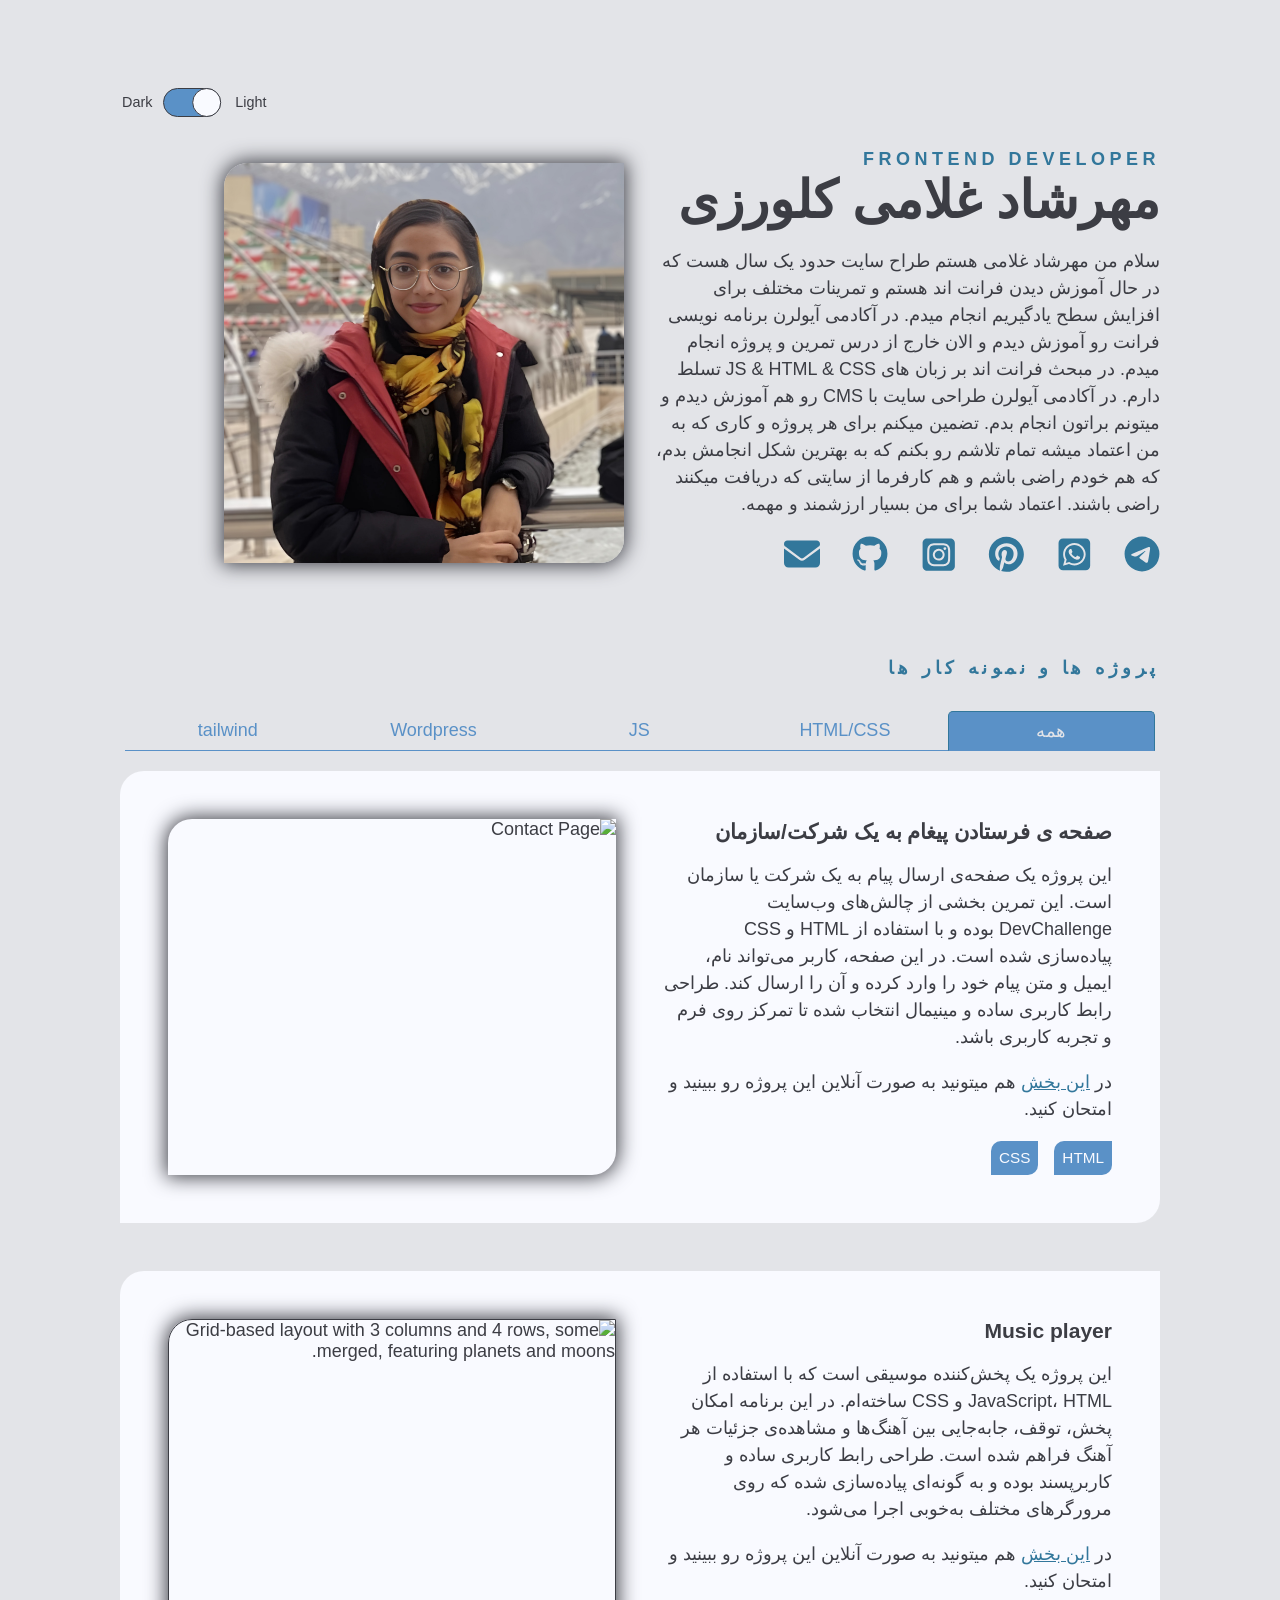
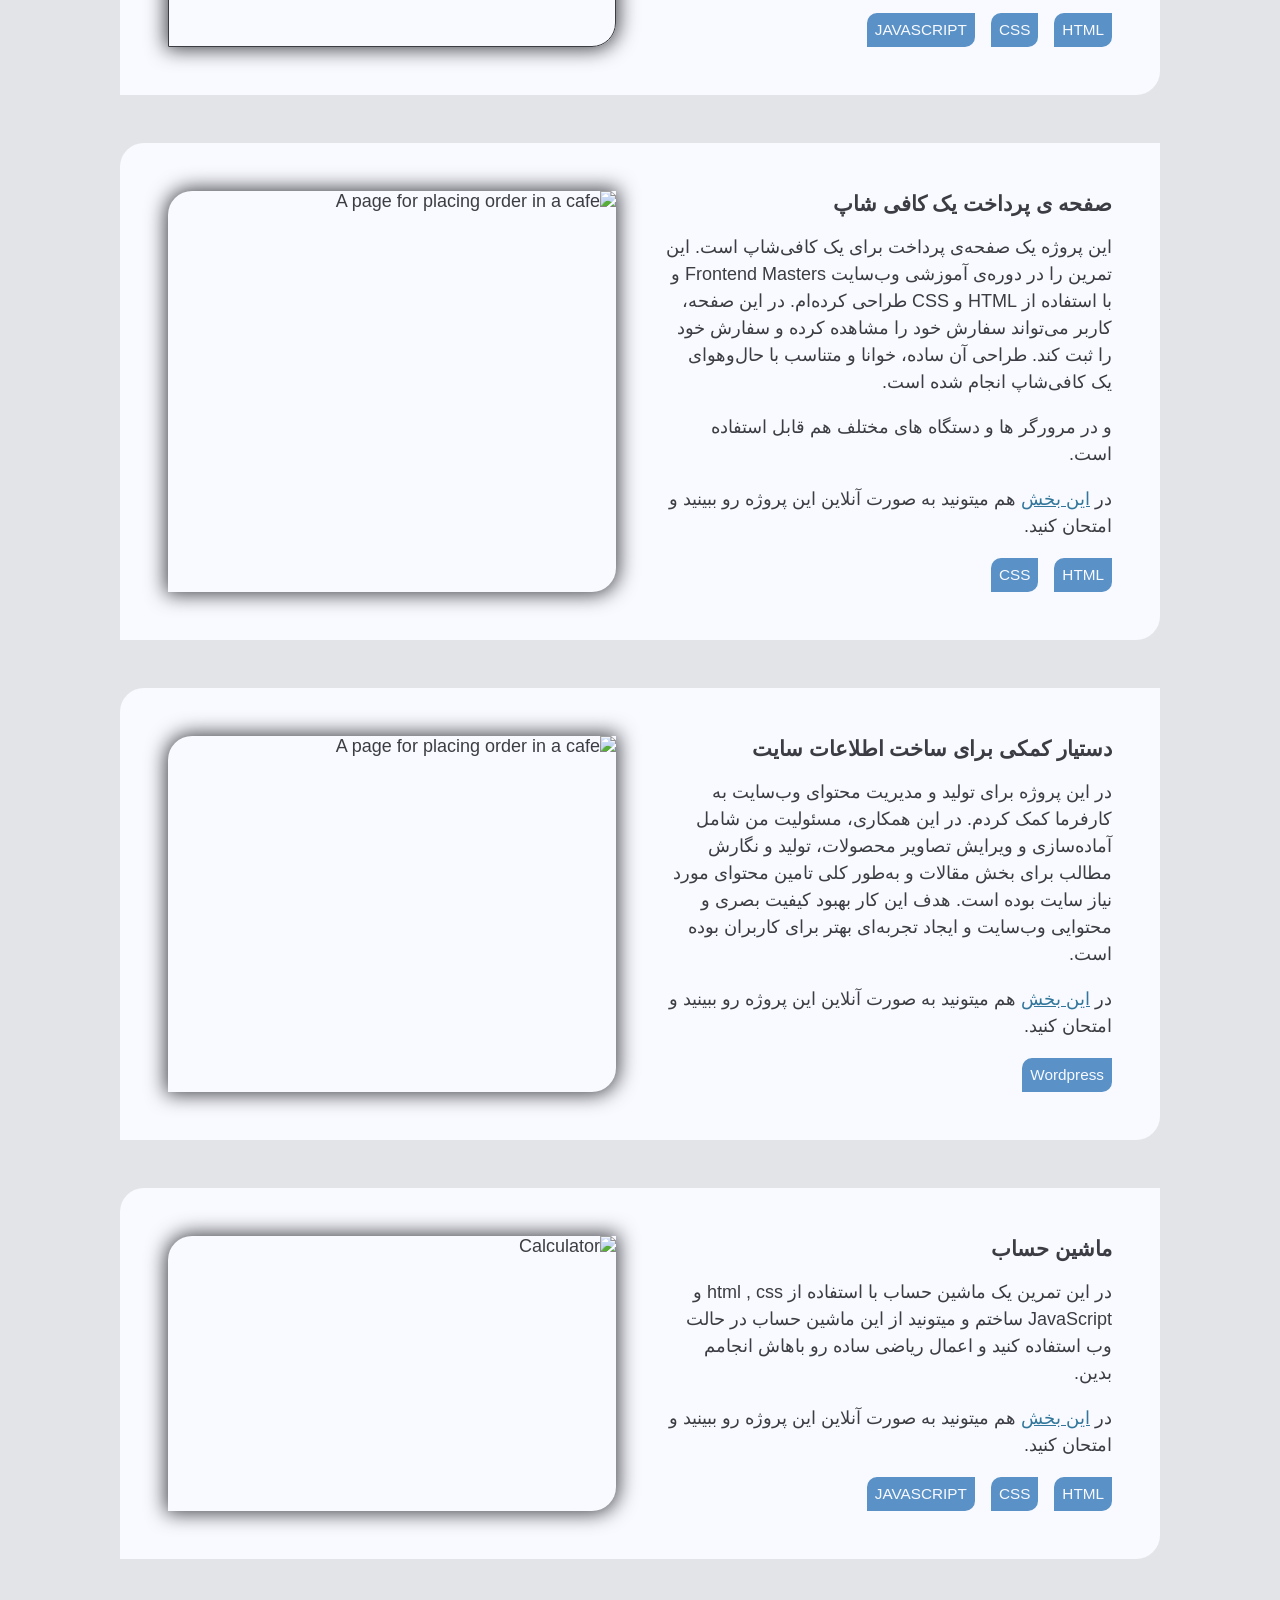
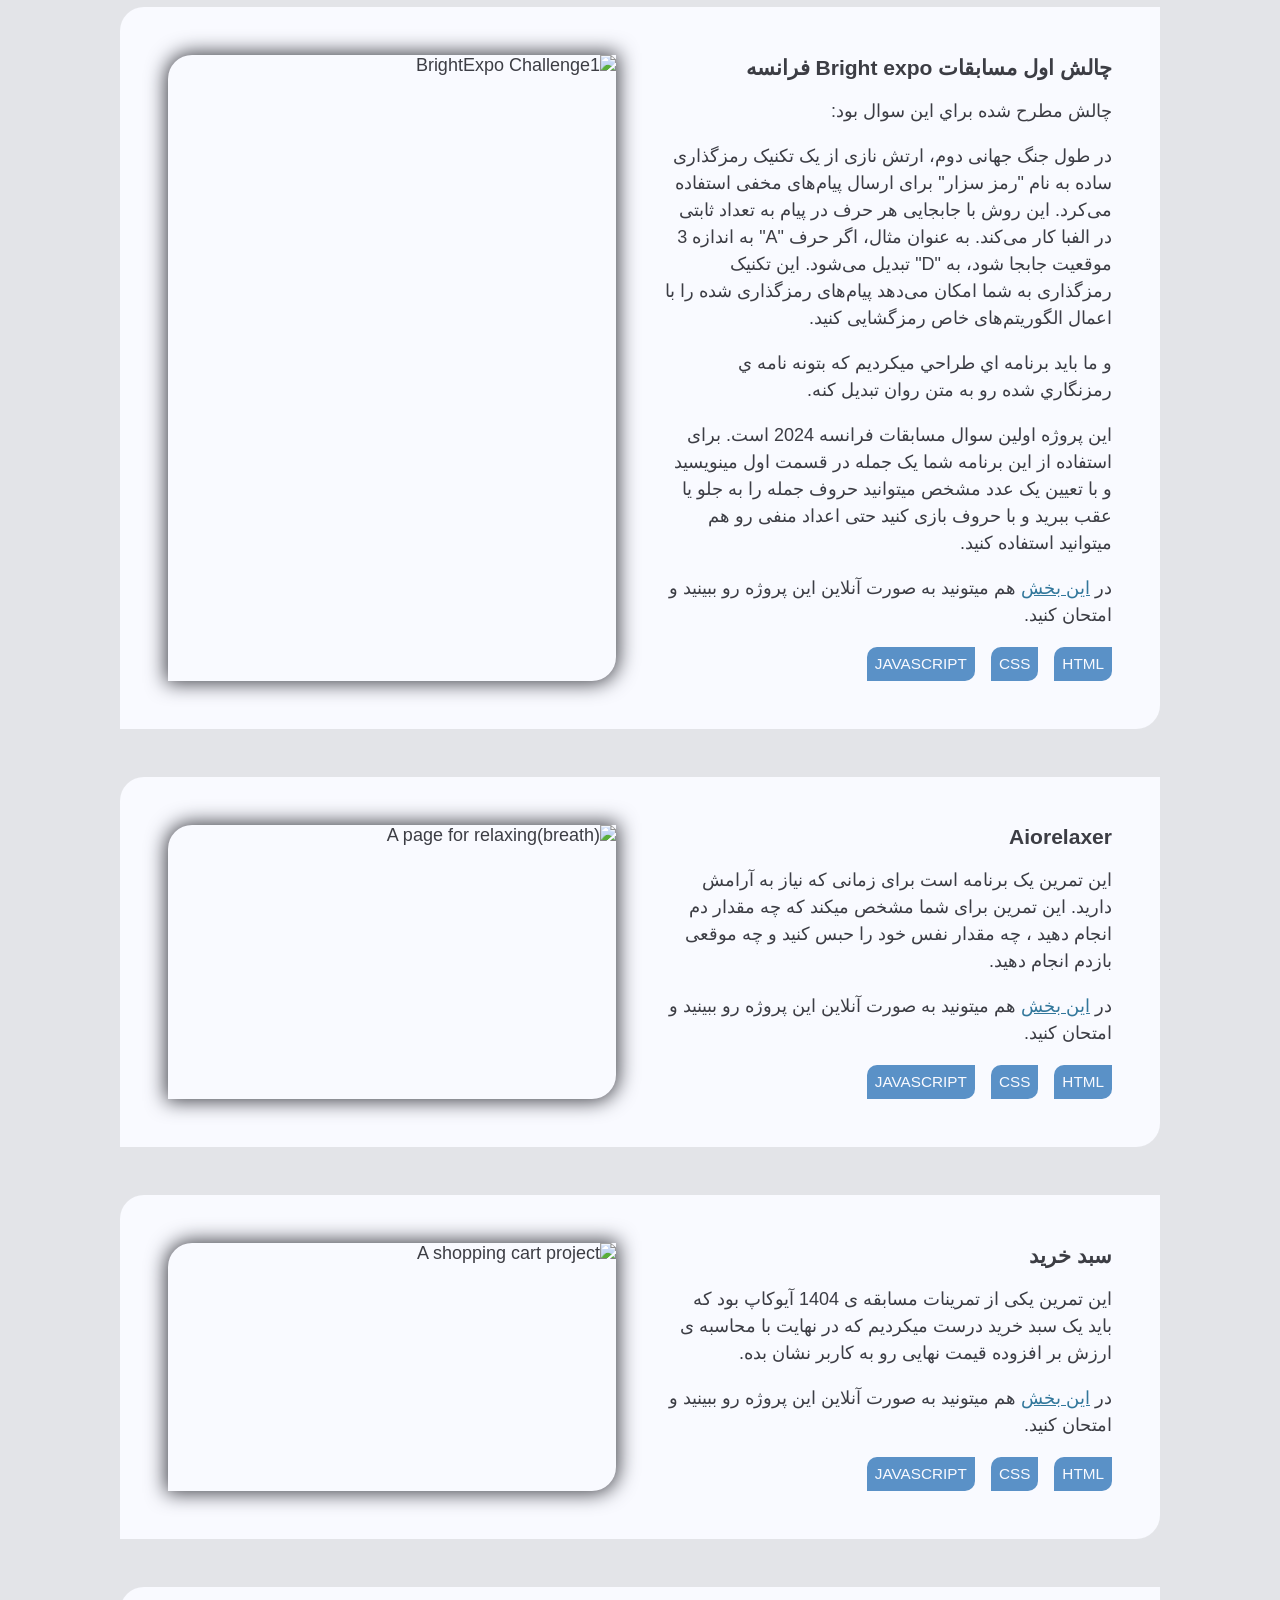
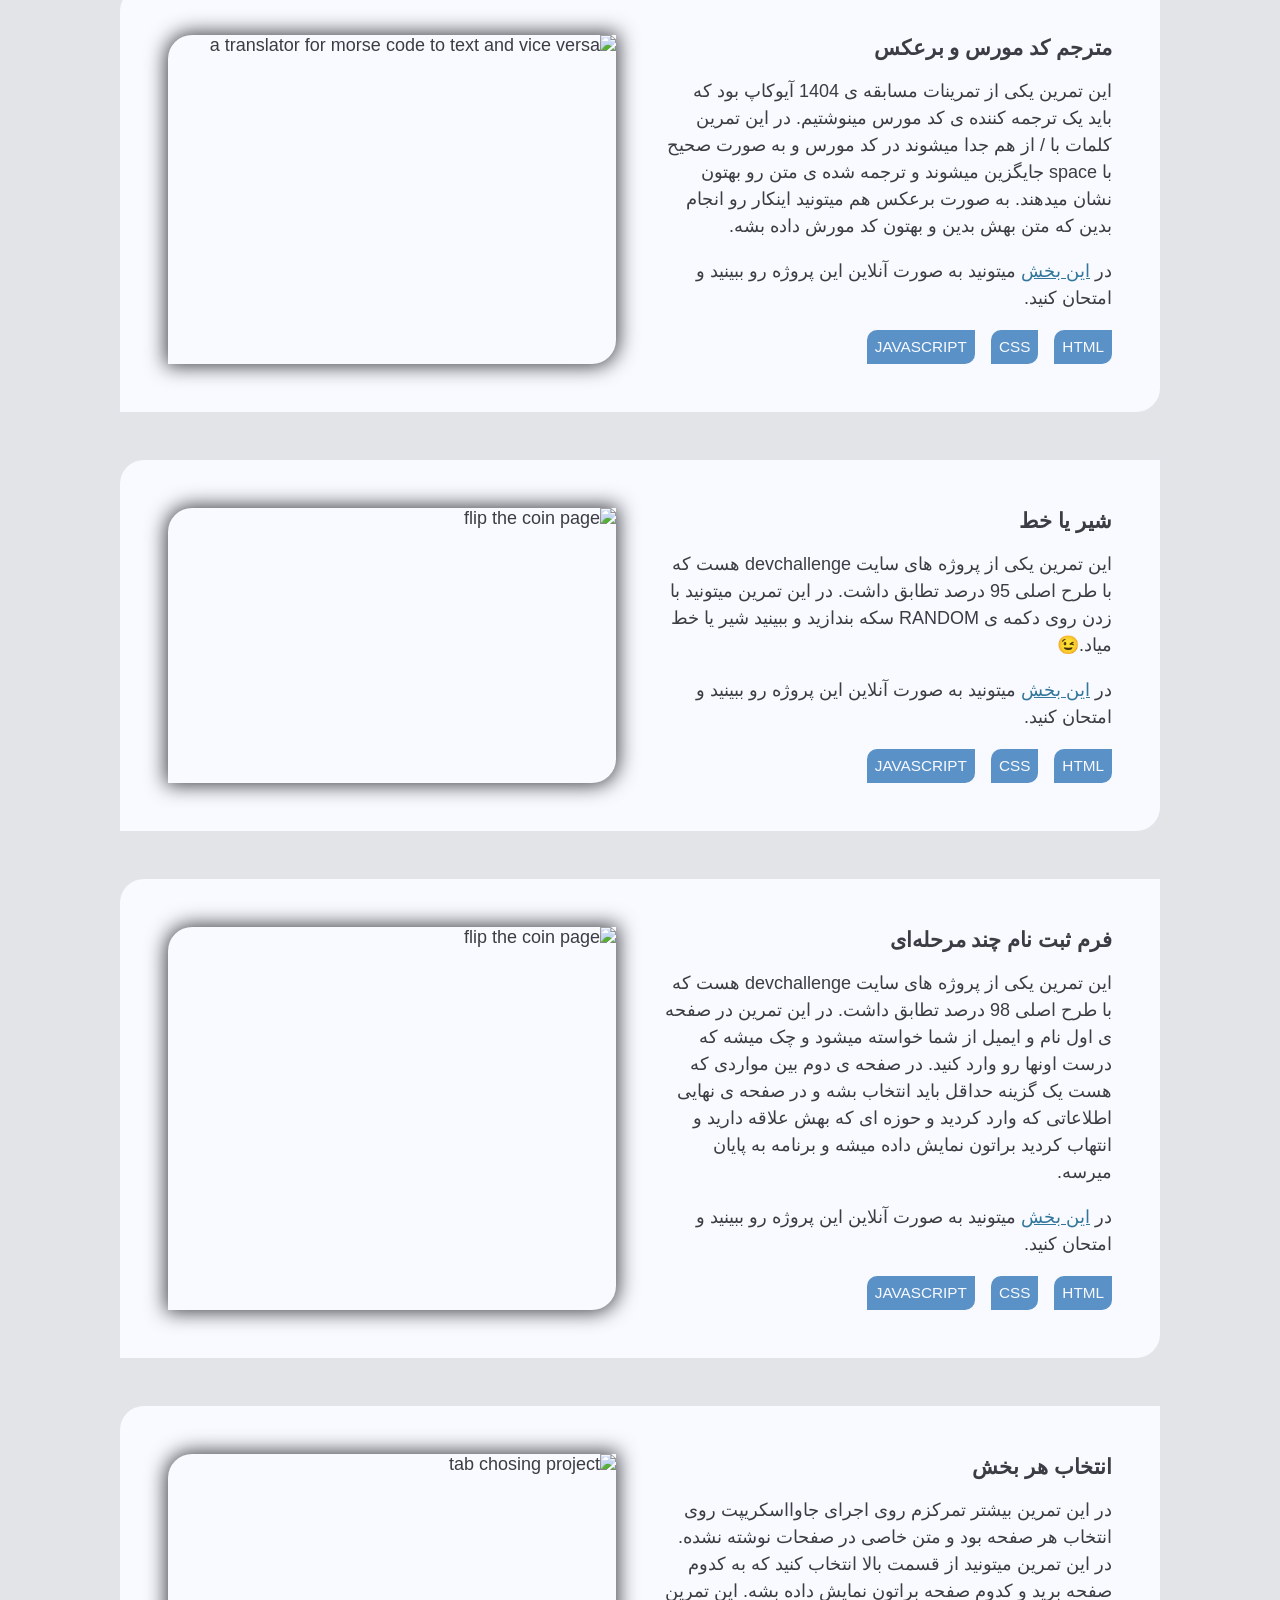
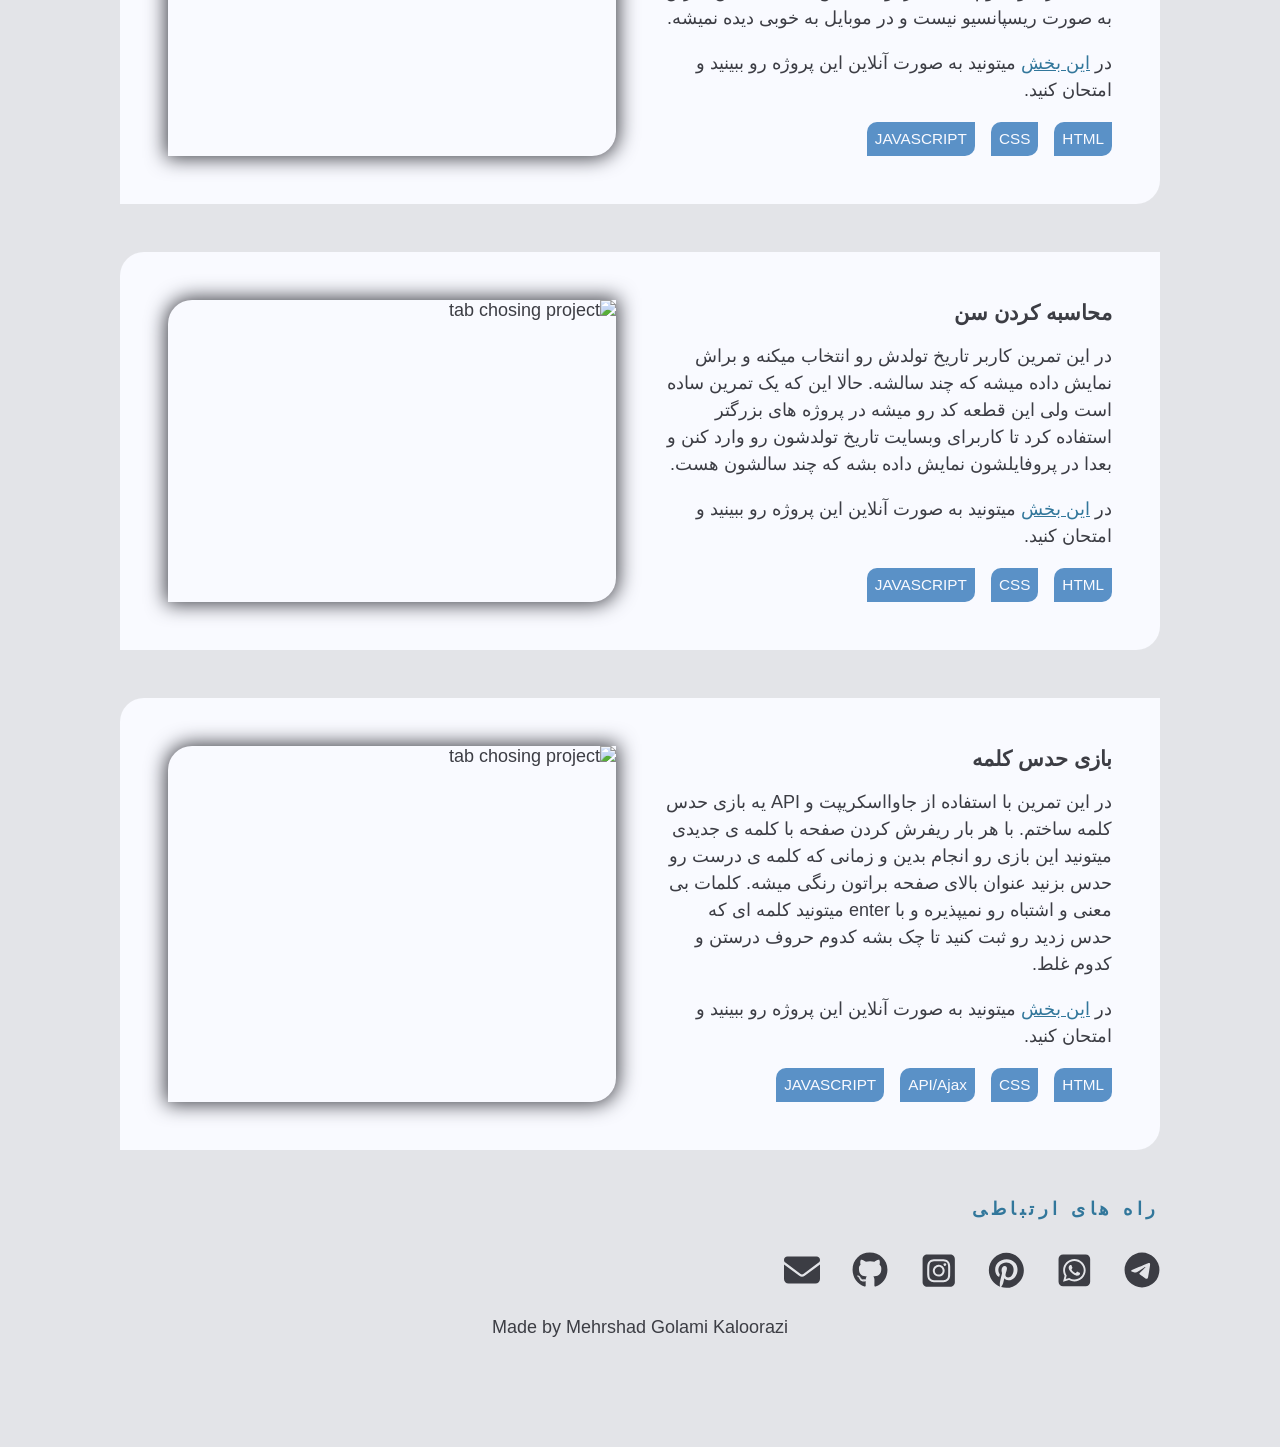
==== index.html @ 3c4caab8 "Add files via upload" ====
<!DOCTYPE html>
<html lang="fa" dir="rtl">
<head>
    <meta charset="UTF-8">
    <meta name="viewport" content="width=device-width, initial-scale=1.0">
    <link rel="stylesheet" href="style.css">
    <link rel="shortcut icon" href="1.png">
    <title>My Portfolio</title>
</head>
<body>
    <div class="wrapper">
      <header>
        <fieldset class="radio-switch" id="mode-switcher">
          <legend>
            Color Scheme
          </legend>
          <input type="radio" name="color-scheme" id="light" checked>
          <label for="light">
            Light
          </label>
          <input type="radio" name="color-scheme" id="dark">
          <label for="dark">
            Dark
          </label>
        </fieldset>
      </header>
      <article class="main-article">
        <div class="text">
          <h2>Frontend Developer</h2>
          <h1>مهرشاد غلامی کلورزی</h1>
          <p>سلام من مهرشاد غلامی هستم طراح سایت
حدود یک سال هست که در حال آموزش دیدن فرانت اند هستم و تمرینات مختلف برای افزایش سطح یادگیریم انجام میدم.
در آکادمی آیولرن برنامه نویسی فرانت رو آموزش دیدم و الان خارج از درس تمرین و پروژه انجام میدم.
در مبحث فرانت اند بر زبان های JS & HTML & CSS تسلط دارم.
در آکادمی آیولرن طراحی سایت با CMS رو هم آموزش دیدم و میتونم براتون انجام بدم.
تضمین میکنم برای هر پروژه و کاری که به من اعتماد میشه تمام تلاشم رو بکنم که به بهترین شکل انجامش بدم، که هم خودم راضی باشم و هم کارفرما از سایتی که دریافت میکنند راضی باشند.

اعتماد شما برای من بسیار ارزشمند و مهمه.</p>
          <ul class="icons">
              <li><a href="https://t.me/Mehr_shad" target="_blank"><svg xmlns="http://www.w3.org/2000/svg" viewBox="0 0 512 512">
                  <!--!Font Awesome Free v7.0.0 by @fontawesome - https://fontawesome.com License - https://fontawesome.com/license/free Copyright 2025 Fonticons, Inc.-->
                  <title>Telegram</title>
                  <path d="M256 8a248 248 0 1 0 0 496 248 248 0 1 0 0-496zM371 176.7c-3.7 39.2-19.9 134.4-28.1 178.3-3.5 18.6-10.3 24.8-16.9 25.4-14.4 1.3-25.3-9.5-39.3-18.7-21.8-14.3-34.2-23.2-55.3-37.2-24.5-16.1-8.6-25 5.3-39.5 3.7-3.8 67.1-61.5 68.3-66.7 .2-.7 .3-3.1-1.2-4.4s-3.6-.8-5.1-.5c-2.2 .5-37.1 23.5-104.6 69.1-9.9 6.8-18.9 10.1-26.9 9.9-8.9-.2-25.9-5-38.6-9.1-15.5-5-27.9-7.7-26.8-16.3 .6-4.5 6.7-9 18.4-13.7 72.3-31.5 120.5-52.3 144.6-62.3 68.9-28.6 83.2-33.6 92.5-33.8 2.1 0 6.6 .5 9.6 2.9 2 1.7 3.2 4.1 3.5 6.7 .5 3.2 .6 6.5 .4 9.8z" class="social"/>
                </svg></a></li>
              <li><a href="https://wa.me/qr/Z7FU225FASTUP1" target="_blank"><svg xmlns="http://www.w3.org/2000/svg" viewBox="60 60 510 510">
                <!--!Font Awesome Free v7.0.0 by @fontawesome - https://fontawesome.com License - https://fontawesome.com/license/free Copyright 2025 Fonticons, Inc.-->
                <title>Whatsapp</title>
                <path d="M188.1 318.6C188.1 343.5 195.1 367.8 208.3 388.7L211.4 393.7L198.1 442.3L248 429.2L252.8 432.1C273 444.1 296.2 450.5 319.9 450.5L320 450.5C392.6 450.5 453.3 391.4 453.3 318.7C453.3 283.5 438.1 250.4 413.2 225.5C388.2 200.5 355.2 186.8 320 186.8C247.3 186.8 188.2 245.9 188.1 318.6zM370.8 394C358.2 395.9 348.4 394.9 323.3 384.1C286.5 368.2 261.5 332.6 256.4 325.4C256 324.8 255.7 324.5 255.6 324.3C253.6 321.7 239.4 302.8 239.4 283.3C239.4 264.9 248.4 255.4 252.6 251C252.9 250.7 253.1 250.5 253.3 250.2C256.9 246.2 261.2 245.2 263.9 245.2C266.5 245.2 269.2 245.2 271.5 245.3L272.3 245.3C274.6 245.3 277.5 245.3 280.4 252.1C281.6 255 283.4 259.4 285.3 263.9C288.6 271.9 292 280.2 292.6 281.5C293.6 283.5 294.3 285.8 292.9 288.4C289.5 295.2 286 298.8 283.6 301.4C280.5 304.6 279.1 306.1 281.3 310C296.6 336.3 311.9 345.4 335.2 357.1C339.2 359.1 341.5 358.8 343.8 356.1C346.1 353.5 353.7 344.5 356.3 340.6C358.9 336.6 361.6 337.3 365.2 338.6C368.8 339.9 388.3 349.5 392.3 351.5C393.1 351.9 393.8 352.2 394.4 352.5C397.2 353.9 399.1 354.8 399.9 356.1C400.8 358 400.8 366 397.5 375.2C394.2 384.5 378.4 392.9 370.8 394zM544 160C544 124.7 515.3 96 480 96L160 96C124.7 96 96 124.7 96 160L96 480C96 515.3 124.7 544 160 544L480 544C515.3 544 544 515.3 544 480L544 160zM244.1 457.9L160 480L182.5 397.8C168.6 373.8 161.3 346.5 161.3 318.5C161.4 231.1 232.5 160 319.9 160C362.3 160 402.1 176.5 432.1 206.5C462 236.5 480 276.3 480 318.7C480 406.1 407.3 477.2 319.9 477.2C293.3 477.2 267.2 470.5 244.1 457.9z" class="social"/>
              </svg></a></li>
              <li><a href="https://pin.it/11IVLfPgn" target="_blank"><svg xmlns="http://www.w3.org/2000/svg" viewBox="60 60 510 510">
                <!--!Font Awesome Free v7.0.0 by @fontawesome - https://fontawesome.com License - https://fontawesome.com/license/free Copyright 2025 Fonticons, Inc.-->
                <title>Pinterest</title>
                <path d="M568 320C568 457 457 568 320 568C294.4 568 269.8 564.1 246.6 556.9C256.7 540.4 271.8 513.4 277.4 491.9C280.4 480.3 292.8 432.9 292.8 432.9C300.9 448.3 324.5 461.4 349.6 461.4C424.4 461.4 478.3 392.6 478.3 307.1C478.3 225.2 411.4 163.9 325.4 163.9C218.4 163.9 161.5 235.7 161.5 314C161.5 350.4 180.9 395.7 211.8 410.1C216.5 412.3 219 411.3 220.1 406.8C220.9 403.4 225.1 386.5 227 378.7C227.6 376.2 227.3 374 225.3 371.6C215.2 359.1 207 336.3 207 315C207 260.3 248.4 207.4 319 207.4C379.9 207.4 422.6 248.9 422.6 308.3C422.6 375.4 388.7 421.9 344.6 421.9C320.3 421.9 302 401.8 307.9 377.1C314.9 347.6 328.4 315.8 328.4 294.5C328.4 275.5 318.2 259.6 297 259.6C272.1 259.6 252.1 285.3 252.1 319.8C252.1 341.8 259.5 356.6 259.5 356.6C259.5 356.6 235 460.4 230.5 479.8C225.5 501.2 227.5 531.4 229.6 551C137.4 514.9 72 425.1 72 320C72 183 183 72 320 72C457 72 568 183 568 320z" class="social"/>
              </svg></a></li>
              <li><a href="https://www.instagram.com/web_with_mehrshad" target="_blank"><svg xmlns="http://www.w3.org/2000/svg" viewBox="60 60 500 500">
                <!--!Font Awesome Free v7.0.0 by @fontawesome - https://fontawesome.com License - https://fontawesome.com/license/free Copyright 2025 Fonticons, Inc.-->
                <title>Instagram</title>
                <path d="M290.4 275.7C274 286 264.5 304.5 265.5 323.8C266.6 343.2 278.2 360.4 295.6 368.9C313.1 377.3 333.8 375.5 349.6 364.3C366 354 375.5 335.5 374.5 316.2C373.4 296.8 361.8 279.6 344.4 271.1C326.9 262.7 306.2 264.5 290.4 275.7zM432.7 207.3C427.5 202.1 421.2 198 414.3 195.3C396.2 188.2 356.7 188.5 331.2 188.8C327.1 188.8 323.3 188.9 320 188.9C316.7 188.9 312.8 188.9 308.6 188.8C283.1 188.5 243.8 188.1 225.7 195.3C218.8 198 212.6 202.1 207.3 207.3C202 212.5 198 218.8 195.3 225.7C188.2 243.8 188.6 283.4 188.8 308.9C188.8 313 188.9 316.8 188.9 320C188.9 323.2 188.9 327 188.8 331.1C188.6 356.6 188.2 396.2 195.3 414.3C198 421.2 202.1 427.4 207.3 432.7C212.5 438 218.8 442 225.7 444.7C243.8 451.8 283.3 451.5 308.8 451.2C312.9 451.2 316.7 451.1 320 451.1C323.3 451.1 327.2 451.1 331.4 451.2C356.9 451.5 396.2 451.9 414.3 444.7C421.2 442 427.4 437.9 432.7 432.7C438 427.5 442 421.2 444.7 414.3C451.9 396.3 451.5 356.9 451.2 331.3C451.2 327.1 451.1 323.2 451.1 319.9C451.1 316.6 451.1 312.8 451.2 308.5C451.5 283 451.9 243.6 444.7 225.5C442 218.6 437.9 212.4 432.7 207.1L432.7 207.3zM365.6 251.8C383.7 263.9 396.2 282.7 400.5 304C404.8 325.3 400.3 347.5 388.2 365.6C382.2 374.6 374.5 382.2 365.6 388.2C356.7 394.2 346.6 398.3 336 400.4C314.7 404.6 292.5 400.2 274.4 388.1C256.3 376 243.8 357.2 239.5 335.9C235.2 314.6 239.7 292.4 251.7 274.3C263.7 256.2 282.6 243.7 303.9 239.4C325.2 235.1 347.4 239.6 365.5 251.6L365.6 251.6zM394.8 250.5C391.7 248.4 389.2 245.4 387.7 241.9C386.2 238.4 385.9 234.6 386.6 230.8C387.3 227 389.2 223.7 391.8 221C394.4 218.3 397.9 216.5 401.6 215.8C405.3 215.1 409.2 215.4 412.7 216.9C416.2 218.4 419.2 220.8 421.3 223.9C423.4 227 424.5 230.7 424.5 234.5C424.5 237 424 239.5 423.1 241.8C422.2 244.1 420.7 246.2 419 248C417.3 249.8 415.1 251.2 412.8 252.2C410.5 253.2 408 253.7 405.5 253.7C401.7 253.7 398 252.6 394.9 250.5L394.8 250.5zM544 160C544 124.7 515.3 96 480 96L160 96C124.7 96 96 124.7 96 160L96 480C96 515.3 124.7 544 160 544L480 544C515.3 544 544 515.3 544 480L544 160zM453 453C434.3 471.7 411.6 477.6 386 478.9C359.6 480.4 280.4 480.4 254 478.9C228.4 477.6 205.7 471.7 187 453C168.3 434.3 162.4 411.6 161.2 386C159.7 359.6 159.7 280.4 161.2 254C162.5 228.4 168.3 205.7 187 187C205.7 168.3 228.5 162.4 254 161.2C280.4 159.7 359.6 159.7 386 161.2C411.6 162.5 434.3 168.3 453 187C471.7 205.7 477.6 228.4 478.8 254C480.3 280.3 480.3 359.4 478.8 385.9C477.5 411.5 471.7 434.2 453 452.9L453 453z" class="social"/>
              </svg></a></li>
              <li><a href="https://github.com/Mehrghk" target="_blank"><svg xmlns="http://www.w3.org/2000/svg" viewBox="0 0 496 512">
                    <!--!Font Awesome Free 6.7.2 by @fontawesome - https://fontawesome.com License - https://fontawesome.com/license/free Copyright 2025 Fonticons, Inc.-->
                <title>Github</title>
                    <path d="M165.9 397.4c0 2-2.3 3.6-5.2 3.6-3.3 .3-5.6-1.3-5.6-3.6 0-2 2.3-3.6 5.2-3.6 3-.3 5.6 1.3 5.6 3.6zm-31.1-4.5c-.7 2 1.3 4.3 4.3 4.9 2.6 1 5.6 0 6.2-2s-1.3-4.3-4.3-5.2c-2.6-.7-5.5 .3-6.2 2.3zm44.2-1.7c-2.9 .7-4.9 2.6-4.6 4.9 .3 2 2.9 3.3 5.9 2.6 2.9-.7 4.9-2.6 4.6-4.6-.3-1.9-3-3.2-5.9-2.9zM244.8 8C106.1 8 0 113.3 0 252c0 110.9 69.8 205.8 169.5 239.2 12.8 2.3 17.3-5.6 17.3-12.1 0-6.2-.3-40.4-.3-61.4 0 0-70 15-84.7-29.8 0 0-11.4-29.1-27.8-36.6 0 0-22.9-15.7 1.6-15.4 0 0 24.9 2 38.6 25.8 21.9 38.6 58.6 27.5 72.9 20.9 2.3-16 8.8-27.1 16-33.7-55.9-6.2-112.3-14.3-112.3-110.5 0-27.5 7.6-41.3 23.6-58.9-2.6-6.5-11.1-33.3 2.6-67.9 20.9-6.5 69 27 69 27 20-5.6 41.5-8.5 62.8-8.5s42.8 2.9 62.8 8.5c0 0 48.1-33.6 69-27 13.7 34.7 5.2 61.4 2.6 67.9 16 17.7 25.8 31.5 25.8 58.9 0 96.5-58.9 104.2-114.8 110.5 9.2 7.9 17 22.9 17 46.4 0 33.7-.3 75.4-.3 83.6 0 6.5 4.6 14.4 17.3 12.1C428.2 457.8 496 362.9 496 252 496 113.3 383.5 8 244.8 8zM97.2 352.9c-1.3 1-1 3.3 .7 5.2 1.6 1.6 3.9 2.3 5.2 1 1.3-1 1-3.3-.7-5.2-1.6-1.6-3.9-2.3-5.2-1zm-10.8-8.1c-.7 1.3 .3 2.9 2.3 3.9 1.6 1 3.6 .7 4.3-.7 .7-1.3-.3-2.9-2.3-3.9-2-.6-3.6-.3-4.3 .7zm32.4 35.6c-1.6 1.3-1 4.3 1.3 6.2 2.3 2.3 5.2 2.6 6.5 1 1.3-1.3 .7-4.3-1.3-6.2-2.2-2.3-5.2-2.6-6.5-1zm-11.4-14.7c-1.6 1-1.6 3.6 0 5.9 1.6 2.3 4.3 3.3 5.6 2.3 1.6-1.3 1.6-3.9 0-6.2-1.4-2.3-4-3.3-5.6-2z" class="social" />
                  </svg></a></li>
              <li><a href="mailto:megh92701@gmail.com"><svg xmlns="http://www.w3.org/2000/svg" viewBox="0 0 512 512">
                    <!--!Font Awesome Free 6.7.2 by @fontawesome - https://fontawesome.com License - https://fontawesome.com/license/free Copyright 2025 Fonticons, Inc.-->
                <title>Email</title>
                    <path d="M48 64C21.5 64 0 85.5 0 112c0 15.1 7.1 29.3 19.2 38.4L236.8 313.6c11.4 8.5 27 8.5 38.4 0L492.8 150.4c12.1-9.1 19.2-23.3 19.2-38.4c0-26.5-21.5-48-48-48L48 64zM0 176L0 384c0 35.3 28.7 64 64 64l384 0c35.3 0 64-28.7 64-64l0-208L294.4 339.2c-22.8 17.1-54 17.1-76.8 0L0 176z" class="social" />
                  </svg></a></li>
            </ul>
        </div>
        <img src="Upscaled2.png" alt="Mehrshad Gholami Kaloorazi." />
      </article>
      <main>
        <h2 class="h2-footer">پروژه ها و نمونه کار ها</h2>
        <ul class="project-type">
          <li name="All" class="active">
            <span>همه</span>
          </li>
          <li name="CSS">
            <span>HTML/CSS</span>
          </li>
          <li name="JS">
            <span>JS</span>
          </li>
          <li name="Wordpress">
            <span>Wordpress</span>
          </li>
          <li name="Tailwind">
            <span>tailwind</span>
          </li>
        </ul>
        
        <div class="All-panel projects">
          <article class="project">
            <div class="text">
              <h3>صفحه ی فرستادن پیغام به یک شرکت/سازمان</h3>
              <p>این پروژه یک صفحه‌ی ارسال پیام به یک شرکت یا سازمان است.
    این تمرین بخشی از چالش‌های وب‌سایت DevChallenge بوده و با استفاده از HTML و CSS پیاده‌سازی شده است. در این صفحه، کاربر می‌تواند نام، ایمیل و متن پیام خود را وارد کرده و آن را ارسال کند. طراحی رابط کاربری ساده و مینیمال انتخاب شده تا تمرکز روی فرم و تجربه کاربری باشد.</p>
              <p>در 
                  <a target="_blank" href="https://mehrghk.github.io/contact-page/">این بخش</a> 
                  هم میتونید به صورت آنلاین این پروژه رو ببینید و امتحان کنید.
              </p>
              <ul>
                <li>HTML</li>
                <li>CSS</li>
              </ul>
            </div>
            <img src="Projects/contact-page.png" alt="Contact Page">
          </article>
          <article class="project">
            <div class="text">
              <h3>Music player</h3>
                <p>این پروژه یک پخش‌کننده موسیقی است که با استفاده از JavaScript، HTML و CSS ساخته‌ام.
      در این برنامه امکان پخش، توقف، جابه‌جایی بین آهنگ‌ها و مشاهده‌ی جزئیات هر آهنگ فراهم شده است. طراحی رابط کاربری ساده و کاربرپسند بوده و به گونه‌ای پیاده‌سازی شده که روی مرورگرهای مختلف به‌خوبی اجرا می‌شود. </p>
                <p>در 
                  <a target="_blank" href="https://mehrghk.github.io/Music-Player-by-Mehrshad/">این بخش</a> 
                  هم میتونید به صورت آنلاین این پروژه رو ببینید و امتحان کنید.
                </p>
              <ul>
                <li>HTML</li>
                <li>CSS</li>
                <li>JAVASCRIPT</li>
              </ul>
              
            </div>
            <img src="Projects/music-palyer.png" alt="Grid-based layout with 3 columns and 4 rows, some merged, featuring planets and moons." class="img-border">

          </article>
          <article class="project">
            <div class="text">
              <h3>صفحه ی پرداخت یک کافی شاپ</h3>
              <p>این پروژه یک صفحه‌ی پرداخت برای یک کافی‌شاپ است.
    این تمرین را در دوره‌ی آموزشی وب‌سایت Frontend Masters و با استفاده از HTML و CSS طراحی کرده‌ام. در این صفحه، کاربر می‌تواند سفارش خود را مشاهده کرده و سفارش خود  را ثبت کند. طراحی آن ساده، خوانا و متناسب با حال‌وهوای یک کافی‌شاپ انجام شده است.</p>
    <p>و در مرورگر ها و دستگاه های مختلف هم قابل استفاده است.</p>
              <p>در 
                <a target="_blank" href="https://mehrghk.github.io/Coffee-Masters/">این بخش</a> 
                هم میتونید به صورت آنلاین این پروژه رو ببینید و امتحان کنید.
              </p>
              <ul>
                <li>HTML</li>
                <li>CSS</li>
              </ul>
            </div>
            <img src="Projects/coffee-masters.png" alt="A page for placing order in a cafe">
          </article>
          <article class="project">
            <div class="text">
              <h3>دستیار کمکی برای ساخت اطلاعات سایت</h3>
              <p> در این پروژه برای تولید و مدیریت محتوای وب‌سایت به کارفرما کمک کردم.
    در این همکاری، مسئولیت من شامل آماده‌سازی و ویرایش تصاویر محصولات، تولید و نگارش مطالب برای بخش مقالات و به‌طور کلی تامین محتوای مورد نیاز سایت بوده است. هدف این کار بهبود کیفیت بصری و محتوایی وب‌سایت و ایجاد تجربه‌ای بهتر برای کاربران بوده است.</p>
              <p>در 
                <a target="_blank" href="https://lavantrading.com/">این بخش</a> 
                هم میتونید به صورت آنلاین این پروژه رو ببینید و امتحان کنید.
              </p>
              <ul>
                <li>Wordpress</li>
              </ul>
            </div>
            <img src="Projects/پروژه 1.png" alt="A page for placing order in a cafe">
          </article>
          <article class="project">
            <div class="text">
              <h3>ماشین حساب</h3>
              <p>در این تمرین یک ماشین حساب با استفاده از html , css و JavaScript ساختم و میتونید از این ماشین حساب در حالت وب استفاده کنید و اعمال ریاضی ساده رو باهاش انجامم بدین.</p>
              <p>در 
                <a target="_blank" href="https://mehrghk.github.io/calculator/">این بخش</a> 
                هم میتونید به صورت آنلاین این پروژه رو ببینید و امتحان کنید.
              </p>
              <ul>
                <li>HTML</li>
                <li>CSS</li>
                <li>JAVASCRIPT</li>
              </ul>
            </div>
            <img src="Projects/calculator.png" alt="Calculator">
          </article>
          <article class="project">
            <div class="text">
              <h3>چالش اول مسابقات Bright expo فرانسه</h3>
              <p>چالش مطرح شده براي اين سوال بود:</p>
              <p>در طول جنگ جهانی دوم، ارتش نازی از یک تکنیک رمزگذاری ساده به نام "رمز سزار" برای ارسال پیام‌های مخفی استفاده می‌کرد. این روش با جابجایی هر حرف در پیام به تعداد ثابتی در الفبا کار می‌کند. به عنوان مثال، اگر حرف "A" به اندازه 3 موقعیت جابجا شود، به "D" تبدیل می‌شود. این تکنیک رمزگذاری به شما امکان می‌دهد پیام‌های رمزگذاری شده را با اعمال الگوریتم‌های خاص رمزگشایی کنید.</p>
              <p>و ما بايد برنامه اي طراحي ميكرديم كه بتونه نامه ي رمزنگاري شده رو به متن روان تبديل كنه.</p>
              <p>این پروژه اولین سوال مسابقات فرانسه 2024 است. برای استفاده از این برنامه شما یک جمله در قسمت اول مینویسید و با تعیین یک عدد مشخص میتوانید حروف جمله را به جلو یا عقب ببرید و با حروف بازی کنید حتی اعداد منفی رو هم میتوانید استفاده کنید.</p>
              <p>در 
                <a target="_blank" href="https://mehrghk.github.io/BrightExpoChallenge1/">این بخش</a> 
                هم میتونید به صورت آنلاین این پروژه رو ببینید و امتحان کنید.
              </p>
              <ul>
                <li>HTML</li>
                <li>CSS</li>
                <li>JAVASCRIPT</li>
              </ul>
            </div>
            <img class="in-desktop" src="Projects/BrightExpo Challenge1.png" alt="BrightExpo Challenge1">
            <img class="in-mobile" src="Projects/BrightExpo Challenge.png" alt="BrightExpo Challenge1">
          </article>
          <article class="project">
            <div class="text">
              <h3>Aiorelaxer</h3>
              <p>این تمرین یک برنامه است برای زمانی که نیاز به آرامش دارید. این تمرین برای شما مشخص میکند که چه مقدار دم انجام دهید ، چه مقدار نفس خود را حبس کنید و چه موقعی بازدم انجام دهید.</p>
              <p>در 
                <a target="_blank" href="https://mehrghk.github.io/Aiorelaxer/">این بخش</a> 
                هم میتونید به صورت آنلاین این پروژه رو ببینید و امتحان کنید.
              </p>
              <ul>
                <li>HTML</li>
                <li>CSS</li>
                <li>JAVASCRIPT</li>
              </ul>
            </div>
            <img src="Projects/aiorelaxer.png" alt="A page for relaxing(breath)">
          </article>
          <article class="project">
            <div class="text">
              <h3>سبد خرید</h3>
              <p>این تمرین یکی از تمرینات مسابقه ی 1404 آیوکاپ بود که باید یک سبد خرید درست میکردیم که در نهایت با محاسبه ی ارزش بر افزوده قیمت نهایی رو به کاربر نشان بده.</p>
              <p>در 
                <a target="_blank" href="https://mehrghk.github.io/ShoppingCartByMehrshadGholami/">این بخش</a> 
                هم میتونید به صورت آنلاین این پروژه رو ببینید و امتحان کنید.
              </p>
              <ul>
                <li>HTML</li>
                <li>CSS</li>
                <li>JAVASCRIPT</li>
              </ul>
            </div>
            <img src="Projects/sabad kharid.png" alt="A shopping cart project">
          </article>
          <article class="project">
            <div class="text">
              <h3>مترجم کد مورس و برعکس</h3>
              <p>این تمرین یکی از تمرینات مسابقه ی 1404 آیوکاپ بود که باید یک ترجمه کننده ی کد مورس مینوشتیم. در این تمرین کلمات با / از هم جدا میشوند در کد مورس و به صورت صحیح با space جایگزین میشوند و ترجمه  شده ی متن رو بهتون نشان میدهند.
                به صورت برعکس هم میتونید اینکار رو انجام بدین که متن بهش بدین و بهتون کد مورش داده بشه.
              </p>
              <p>در 
                <a target="_blank" href="https://mehrghk.github.io/MorseToTextOrTextToMorseTranslatorByMehrshad/">این بخش</a> 
              میتونید به صورت آنلاین این پروژه رو ببینید و امتحان کنید.
              </p>
              <ul>
                <li>HTML</li>
                <li>CSS</li>
                <li>JAVASCRIPT</li>
              </ul>
            </div>
            <img src="Projects/morse-code-translator.png" alt="a translator for morse code to text and vice versa">
          </article>
          <article class="project">
            <div class="text">
              <h3>شیر یا خط</h3>
              <p>این تمرین یکی از پروژه های سایت devchallenge هست که با طرح اصلی 95 درصد تطابق داشت.
                در این تمرین میتونید با زدن روی دکمه ی RANDOM سکه بندازید و ببینید شیر یا خط میاد.😉
              </p>
              <p>در 
                <a target="_blank" href="https://mehrghk.github.io/Fliping-Coin/">این بخش</a> 
              میتونید به صورت آنلاین این پروژه رو ببینید و امتحان کنید.
              </p>
              <ul>
                <li>HTML</li>
                <li>CSS</li>
                <li>JAVASCRIPT</li>
              </ul>
            </div>
            <img src="Projects/flip-the-coin.png" alt="flip the coin page">
          </article>
          <article class="project">
            <div class="text">
              <h3>فرم ثبت نام چند مرحله‌ای</h3>
              <p>این تمرین یکی از پروژه های سایت devchallenge هست که با طرح اصلی 98 درصد تطابق داشت.
                در این تمرین در صفحه ی اول نام و ایمیل از شما خواسته میشود و چک میشه که درست اونها رو وارد کنید.
                در صفحه ی دوم بین مواردی که هست یک گزینه حداقل باید انتخاب بشه و در صفحه ی نهایی اطلاعاتی که وارد کردید و حوزه ای که بهش علاقه دارید و انتهاب کردید براتون نمایش داده میشه و برنامه به پایان میرسه.
              </p>
              <p>در 
                <a target="_blank" href="https://mehrghk.github.io/Multi-Step-Register-Form-By-Mehrshad/">این بخش</a> 
              میتونید به صورت آنلاین این پروژه رو ببینید و امتحان کنید.
              </p>
              <ul>
                <li>HTML</li>
                <li>CSS</li>
                <li>JAVASCRIPT</li>
              </ul>
            </div>
            <img src="Projects/multi-step-register-form.png" alt="flip the coin page">
          </article>
          <article class="project">
            <div class="text">
              <h3>انتخاب هر بخش</h3>
              <p>در این تمرین بیشتر تمرکزم روی اجرای جاوااسکریپت روی انتخاب هر صفحه بود و متن خاصی در صفحات نوشته نشده.
                در این تمرین میتونید از قسمت بالا انتخاب کنید که به کدوم صفحه برید و کدوم صفحه براتون نمایش داده بشه.
                این تمرین به صورت ریسپانسیو نیست و در موبایل به خوبی دیده نمیشه.
              </p>
              <p>در 
                <a target="_blank" href="https://mehrghk.github.io/Tab-Sections/">این بخش</a> 
              میتونید به صورت آنلاین این پروژه رو ببینید و امتحان کنید.
              </p>
              <ul>
                <li>HTML</li>
                <li>CSS</li>
                <li>JAVASCRIPT</li>
              </ul>
            </div>
            <img src="Projects/tab-sections.png" alt="tab chosing project">
          </article>
          <article class="project">
            <div class="text">
              <h3>محاسبه کردن سن</h3>
              <p>در این تمرین کاربر تاریخ تولدش رو انتخاب میکنه و براش نمایش داده میشه که چند سالشه.
                حالا این که یک تمرین ساده است ولی این قطعه کد رو میشه در پروژه های بزرگتر استفاده کرد تا کاربرای وبسایت تاریخ تولدشون رو وارد کنن و بعدا در پروفایلشون نمایش داده بشه که چند سالشون هست.
              </p>
              <p>در 
                <a target="_blank" href="https://mehrghk.github.io/Calculate-Age-By-Mehrshad/">این بخش</a> 
              میتونید به صورت آنلاین این پروژه رو ببینید و امتحان کنید.
              </p>
              <ul>
                <li>HTML</li>
                <li>CSS</li>
                <li>JAVASCRIPT</li>
              </ul>
            </div>
            <img src="Projects/Calculate-Age.png" alt="tab chosing project">
          </article>
          <article class="project">
            <div class="text">
              <h3>بازی حدس کلمه</h3>
              <p>در این تمرین با استفاده از جاوااسکریپت و API یه بازی حدس کلمه ساختم.
                با هر بار ریفرش کردن صفحه با کلمه ی جدیدی میتونید این بازی رو انجام بدین و زمانی که کلمه ی درست رو حدس بزنید عنوان بالای صفحه براتون رنگی میشه.
                کلمات بی معنی و اشتباه رو نمیپذیره و با enter میتونید کلمه ای که حدس زدید رو ثبت کنید تا چک بشه کدوم حروف درستن و کدوم غلط.
              </p>
              <p>در 
                <a target="_blank" href="https://mehrghk.github.io/WordGuess-game/">این بخش</a> 
              میتونید به صورت آنلاین این پروژه رو ببینید و امتحان کنید.
              </p>
              <ul>
                <li>HTML</li>
                <li>CSS</li>
                <li>API/Ajax</li>
                <li>JAVASCRIPT</li>
              </ul>
            </div>
            <img src="Projects/WordGuess-Game.png" alt="tab chosing project">
          </article>
        </div>
        <div class="CSS-panel projects"></div>
        <div class="JS-panel projects"></div>
        <div class="Wordpress-panel projects"></div>
        <div class="Tailwind-panel projects"></div>

      </main>
      <footer>
        <!-- <h2 class="h2-footer">Other Projects</h2>
        <div class="footer-text">
          <div class="footer-text-box">
            <h3>Blogging:</h3>
            <ul>
              <li><a href="https://learntoteach.tech/" target="_blank">learntoteach.tech</a></li>
              <li><a href="https://github.com/microdotblog" target="_blank">Microblog open source contributions</a></li>
            </ul>
          </div>
          <div class="footer-text-box">
            <h3>Open Source:</h3>
            <ul>
              <li>This-social / that-website</li>
              <li>that / angular-website</li>
              <li>Them / docs</li>
            </ul>
          </div>
          <div class="footer-text-box">
            <h3>Other Courses:</h3>
            <ul>
              <li><a href="https://frontendmasters.com/teachers/jen-kramer/" target="_blank">My Frontend Masters courses</a></li>
              <li><a href="https://frontendmasters.com/courses/portfolio-website/" target="_blank">Personal Portfolio Website course</a></li>
              <li><a href="https://frontendmasters.com/courses/intermediate-html-css/" target="_blank">Intermediate HTML &amp; CSS course</a></li>
            </ul>
          </div>
        </div> -->

        <h2 class="h2-footer">راه های ارتباطی</h2>
        <div class="footer-text">
          <ul class="icons">
            <li><a href="https://t.me/Mehr_shad" target="_blank"><svg xmlns="http://www.w3.org/2000/svg" viewBox="0 0 512 512">
                <title>Telegram</title>
                <path d="M256 8a248 248 0 1 0 0 496 248 248 0 1 0 0-496zM371 176.7c-3.7 39.2-19.9 134.4-28.1 178.3-3.5 18.6-10.3 24.8-16.9 25.4-14.4 1.3-25.3-9.5-39.3-18.7-21.8-14.3-34.2-23.2-55.3-37.2-24.5-16.1-8.6-25 5.3-39.5 3.7-3.8 67.1-61.5 68.3-66.7 .2-.7 .3-3.1-1.2-4.4s-3.6-.8-5.1-.5c-2.2 .5-37.1 23.5-104.6 69.1-9.9 6.8-18.9 10.1-26.9 9.9-8.9-.2-25.9-5-38.6-9.1-15.5-5-27.9-7.7-26.8-16.3 .6-4.5 6.7-9 18.4-13.7 72.3-31.5 120.5-52.3 144.6-62.3 68.9-28.6 83.2-33.6 92.5-33.8 2.1 0 6.6 .5 9.6 2.9 2 1.7 3.2 4.1 3.5 6.7 .5 3.2 .6 6.5 .4 9.8z" class="social"/>
              </svg></a></li>
            <li><a href="https://wa.me/qr/Z7FU225FASTUP1" target="_blank"><svg xmlns="http://www.w3.org/2000/svg" viewBox="60 60 510 510">
              <title>Whatsapp</title>
              <path d="M188.1 318.6C188.1 343.5 195.1 367.8 208.3 388.7L211.4 393.7L198.1 442.3L248 429.2L252.8 432.1C273 444.1 296.2 450.5 319.9 450.5L320 450.5C392.6 450.5 453.3 391.4 453.3 318.7C453.3 283.5 438.1 250.4 413.2 225.5C388.2 200.5 355.2 186.8 320 186.8C247.3 186.8 188.2 245.9 188.1 318.6zM370.8 394C358.2 395.9 348.4 394.9 323.3 384.1C286.5 368.2 261.5 332.6 256.4 325.4C256 324.8 255.7 324.5 255.6 324.3C253.6 321.7 239.4 302.8 239.4 283.3C239.4 264.9 248.4 255.4 252.6 251C252.9 250.7 253.1 250.5 253.3 250.2C256.9 246.2 261.2 245.2 263.9 245.2C266.5 245.2 269.2 245.2 271.5 245.3L272.3 245.3C274.6 245.3 277.5 245.3 280.4 252.1C281.6 255 283.4 259.4 285.3 263.9C288.6 271.9 292 280.2 292.6 281.5C293.6 283.5 294.3 285.8 292.9 288.4C289.5 295.2 286 298.8 283.6 301.4C280.5 304.6 279.1 306.1 281.3 310C296.6 336.3 311.9 345.4 335.2 357.1C339.2 359.1 341.5 358.8 343.8 356.1C346.1 353.5 353.7 344.5 356.3 340.6C358.9 336.6 361.6 337.3 365.2 338.6C368.8 339.9 388.3 349.5 392.3 351.5C393.1 351.9 393.8 352.2 394.4 352.5C397.2 353.9 399.1 354.8 399.9 356.1C400.8 358 400.8 366 397.5 375.2C394.2 384.5 378.4 392.9 370.8 394zM544 160C544 124.7 515.3 96 480 96L160 96C124.7 96 96 124.7 96 160L96 480C96 515.3 124.7 544 160 544L480 544C515.3 544 544 515.3 544 480L544 160zM244.1 457.9L160 480L182.5 397.8C168.6 373.8 161.3 346.5 161.3 318.5C161.4 231.1 232.5 160 319.9 160C362.3 160 402.1 176.5 432.1 206.5C462 236.5 480 276.3 480 318.7C480 406.1 407.3 477.2 319.9 477.2C293.3 477.2 267.2 470.5 244.1 457.9z" class="social"/>
            </svg></a></li>
            <li><a href="https://pin.it/11IVLfPgn" target="_blank"><svg xmlns="http://www.w3.org/2000/svg" viewBox="60 60 510 510">
              <title>Pinterest</title>
              <path d="M568 320C568 457 457 568 320 568C294.4 568 269.8 564.1 246.6 556.9C256.7 540.4 271.8 513.4 277.4 491.9C280.4 480.3 292.8 432.9 292.8 432.9C300.9 448.3 324.5 461.4 349.6 461.4C424.4 461.4 478.3 392.6 478.3 307.1C478.3 225.2 411.4 163.9 325.4 163.9C218.4 163.9 161.5 235.7 161.5 314C161.5 350.4 180.9 395.7 211.8 410.1C216.5 412.3 219 411.3 220.1 406.8C220.9 403.4 225.1 386.5 227 378.7C227.6 376.2 227.3 374 225.3 371.6C215.2 359.1 207 336.3 207 315C207 260.3 248.4 207.4 319 207.4C379.9 207.4 422.6 248.9 422.6 308.3C422.6 375.4 388.7 421.9 344.6 421.9C320.3 421.9 302 401.8 307.9 377.1C314.9 347.6 328.4 315.8 328.4 294.5C328.4 275.5 318.2 259.6 297 259.6C272.1 259.6 252.1 285.3 252.1 319.8C252.1 341.8 259.5 356.6 259.5 356.6C259.5 356.6 235 460.4 230.5 479.8C225.5 501.2 227.5 531.4 229.6 551C137.4 514.9 72 425.1 72 320C72 183 183 72 320 72C457 72 568 183 568 320z" class="social"/>
            </svg></a></li>
            <li><a href="https://www.instagram.com/web_with_mehrshad" target="_blank"><svg xmlns="http://www.w3.org/2000/svg" viewBox="60 60 500 500">
              <title>Instagram</title>
              <path d="M290.4 275.7C274 286 264.5 304.5 265.5 323.8C266.6 343.2 278.2 360.4 295.6 368.9C313.1 377.3 333.8 375.5 349.6 364.3C366 354 375.5 335.5 374.5 316.2C373.4 296.8 361.8 279.6 344.4 271.1C326.9 262.7 306.2 264.5 290.4 275.7zM432.7 207.3C427.5 202.1 421.2 198 414.3 195.3C396.2 188.2 356.7 188.5 331.2 188.8C327.1 188.8 323.3 188.9 320 188.9C316.7 188.9 312.8 188.9 308.6 188.8C283.1 188.5 243.8 188.1 225.7 195.3C218.8 198 212.6 202.1 207.3 207.3C202 212.5 198 218.8 195.3 225.7C188.2 243.8 188.6 283.4 188.8 308.9C188.8 313 188.9 316.8 188.9 320C188.9 323.2 188.9 327 188.8 331.1C188.6 356.6 188.2 396.2 195.3 414.3C198 421.2 202.1 427.4 207.3 432.7C212.5 438 218.8 442 225.7 444.7C243.8 451.8 283.3 451.5 308.8 451.2C312.9 451.2 316.7 451.1 320 451.1C323.3 451.1 327.2 451.1 331.4 451.2C356.9 451.5 396.2 451.9 414.3 444.7C421.2 442 427.4 437.9 432.7 432.7C438 427.5 442 421.2 444.7 414.3C451.9 396.3 451.5 356.9 451.2 331.3C451.2 327.1 451.1 323.2 451.1 319.9C451.1 316.6 451.1 312.8 451.2 308.5C451.5 283 451.9 243.6 444.7 225.5C442 218.6 437.9 212.4 432.7 207.1L432.7 207.3zM365.6 251.8C383.7 263.9 396.2 282.7 400.5 304C404.8 325.3 400.3 347.5 388.2 365.6C382.2 374.6 374.5 382.2 365.6 388.2C356.7 394.2 346.6 398.3 336 400.4C314.7 404.6 292.5 400.2 274.4 388.1C256.3 376 243.8 357.2 239.5 335.9C235.2 314.6 239.7 292.4 251.7 274.3C263.7 256.2 282.6 243.7 303.9 239.4C325.2 235.1 347.4 239.6 365.5 251.6L365.6 251.6zM394.8 250.5C391.7 248.4 389.2 245.4 387.7 241.9C386.2 238.4 385.9 234.6 386.6 230.8C387.3 227 389.2 223.7 391.8 221C394.4 218.3 397.9 216.5 401.6 215.8C405.3 215.1 409.2 215.4 412.7 216.9C416.2 218.4 419.2 220.8 421.3 223.9C423.4 227 424.5 230.7 424.5 234.5C424.5 237 424 239.5 423.1 241.8C422.2 244.1 420.7 246.2 419 248C417.3 249.8 415.1 251.2 412.8 252.2C410.5 253.2 408 253.7 405.5 253.7C401.7 253.7 398 252.6 394.9 250.5L394.8 250.5zM544 160C544 124.7 515.3 96 480 96L160 96C124.7 96 96 124.7 96 160L96 480C96 515.3 124.7 544 160 544L480 544C515.3 544 544 515.3 544 480L544 160zM453 453C434.3 471.7 411.6 477.6 386 478.9C359.6 480.4 280.4 480.4 254 478.9C228.4 477.6 205.7 471.7 187 453C168.3 434.3 162.4 411.6 161.2 386C159.7 359.6 159.7 280.4 161.2 254C162.5 228.4 168.3 205.7 187 187C205.7 168.3 228.5 162.4 254 161.2C280.4 159.7 359.6 159.7 386 161.2C411.6 162.5 434.3 168.3 453 187C471.7 205.7 477.6 228.4 478.8 254C480.3 280.3 480.3 359.4 478.8 385.9C477.5 411.5 471.7 434.2 453 452.9L453 453z" class="social"/>
            </svg></a></li>
            <li><a href="https://github.com/Mehrghk" target="_blank"><svg xmlns="http://www.w3.org/2000/svg" viewBox="0 0 496 512">
              <title>Github</title>
                  <path d="M165.9 397.4c0 2-2.3 3.6-5.2 3.6-3.3 .3-5.6-1.3-5.6-3.6 0-2 2.3-3.6 5.2-3.6 3-.3 5.6 1.3 5.6 3.6zm-31.1-4.5c-.7 2 1.3 4.3 4.3 4.9 2.6 1 5.6 0 6.2-2s-1.3-4.3-4.3-5.2c-2.6-.7-5.5 .3-6.2 2.3zm44.2-1.7c-2.9 .7-4.9 2.6-4.6 4.9 .3 2 2.9 3.3 5.9 2.6 2.9-.7 4.9-2.6 4.6-4.6-.3-1.9-3-3.2-5.9-2.9zM244.8 8C106.1 8 0 113.3 0 252c0 110.9 69.8 205.8 169.5 239.2 12.8 2.3 17.3-5.6 17.3-12.1 0-6.2-.3-40.4-.3-61.4 0 0-70 15-84.7-29.8 0 0-11.4-29.1-27.8-36.6 0 0-22.9-15.7 1.6-15.4 0 0 24.9 2 38.6 25.8 21.9 38.6 58.6 27.5 72.9 20.9 2.3-16 8.8-27.1 16-33.7-55.9-6.2-112.3-14.3-112.3-110.5 0-27.5 7.6-41.3 23.6-58.9-2.6-6.5-11.1-33.3 2.6-67.9 20.9-6.5 69 27 69 27 20-5.6 41.5-8.5 62.8-8.5s42.8 2.9 62.8 8.5c0 0 48.1-33.6 69-27 13.7 34.7 5.2 61.4 2.6 67.9 16 17.7 25.8 31.5 25.8 58.9 0 96.5-58.9 104.2-114.8 110.5 9.2 7.9 17 22.9 17 46.4 0 33.7-.3 75.4-.3 83.6 0 6.5 4.6 14.4 17.3 12.1C428.2 457.8 496 362.9 496 252 496 113.3 383.5 8 244.8 8zM97.2 352.9c-1.3 1-1 3.3 .7 5.2 1.6 1.6 3.9 2.3 5.2 1 1.3-1 1-3.3-.7-5.2-1.6-1.6-3.9-2.3-5.2-1zm-10.8-8.1c-.7 1.3 .3 2.9 2.3 3.9 1.6 1 3.6 .7 4.3-.7 .7-1.3-.3-2.9-2.3-3.9-2-.6-3.6-.3-4.3 .7zm32.4 35.6c-1.6 1.3-1 4.3 1.3 6.2 2.3 2.3 5.2 2.6 6.5 1 1.3-1.3 .7-4.3-1.3-6.2-2.2-2.3-5.2-2.6-6.5-1zm-11.4-14.7c-1.6 1-1.6 3.6 0 5.9 1.6 2.3 4.3 3.3 5.6 2.3 1.6-1.3 1.6-3.9 0-6.2-1.4-2.3-4-3.3-5.6-2z" class="social" />
                </svg></a></li>
            <li><a href="mailto:megh92701@gmail.com"><svg xmlns="http://www.w3.org/2000/svg" viewBox="0 0 512 512">
              <title>Email</title>
                  <path d="M48 64C21.5 64 0 85.5 0 112c0 15.1 7.1 29.3 19.2 38.4L236.8 313.6c11.4 8.5 27 8.5 38.4 0L492.8 150.4c12.1-9.1 19.2-23.3 19.2-38.4c0-26.5-21.5-48-48-48L48 64zM0 176L0 384c0 35.3 28.7 64 64 64l384 0c35.3 0 64-28.7 64-64l0-208L294.4 339.2c-22.8 17.1-54 17.1-76.8 0L0 176z" class="social" />
                </svg></a></li>
          </ul>
        </div>
        <div>
          <p style="text-align: center;">Made by Mehrshad Golami Kaloorazi</p>
        </div>
      </footer>
    </div>
<script src="script.js"></script>
</body>
</html>
---- style.css ----
/* starting variables for the site */
:root {
  --white: #f9faff;
  --platinum: #e3e4e8;
  --windsurfing: #32779b;
  --marina: #5a91c7;
  --gray: #9a9a9a;
  --onyx: #3c3d44;
  --charcoal: #343c47;
  --ld-bkgd: light-dark(var(--platinum), var(--charcoal));
  --ld-text: light-dark(var(--onyx), var(--white));
  --ld-projects: light-dark(var(--white), #2e313d);
  --ld-blue: light-dark(var(--windsurfing), #6dadd0);
  --corners: 24px 0;
  --corners-sm: 10px 0;
  --base-font-size: 1rem;
}
/* set the box sizing to border-box for layouts */
html {
  box-sizing: border-box;
  color-scheme: light dark;
}
html:has(#mode-switcher #light:checked) {
  color-scheme: light;
}
html:has(#mode-switcher #dark:checked) {
  color-scheme: dark;
}
*,
*::before,
*::after {
  box-sizing: inherit;
  transition: all 0.5s ease-in-out;
}
.wrapper {
  max-width: 1200px;
  margin: 0 auto;
  padding: 1rem;
}
/* Basic page set to our font size and font family. Link to the font family in CodePen under Settings - CSS - External stylesheets and pens. */
body {
  font-size: var(--base-font-size);
  font-family: "Inter", sans-serif;
  background-color: var(--ld-bkgd);
  color: var(--ld-text);
}
/* make sure images don't exceed the width of the window */
img {
  max-width: 100%;
  border-radius: var(--corners);
  box-shadow: 0px 0px 20px 2px var(--onyx);
}
h1 {
  font-size: calc(var(--base-font-size) * 2.9);
  margin: 0;
}
h2 {
  font-size: var(--base-font-size);
  text-transform: uppercase;
  color: var(--ld-blue);
  letter-spacing: 0.25em;
  margin: 0;
}
h3 {
  margin: 0;
}
p {
  line-height: 1.5;
}
a {
  color: var(--ld-blue);
}
a:hover {
  color: var(--marina);
}
.in-mobile{
  display: grid;
}
.in-desktop{
  display: none;
}
.project-type{
  color: var(--marina);
  list-style: none;
  display: flex;
  justify-content: space-between;
  /* border-bottom: 1px solid var(--marina); */
  text-align: center;
  margin: 20px 5px;
  padding: 0;
}
.project-type li {
  width: -webkit-fill-available;
  border-bottom: 1px solid var(--marina);
  border-radius: 5px 5px 0 0;
  display: flex;
  align-items: center;
  justify-content: center;
}
.active{
  border: 1px solid var(--windsurfing);
  background-color: var(--marina);
  color: var(--platinum);
  height: 40px;
}

/* fieldset {
  display: flex;
  flex-flow: row wrap;
  justify-content: center;
  gap: 3rem;
  max-width: 300px;
  margin: 0 0 5rem auto;
} */
@layer switch {
  .radio-switch {
    border: none;
    padding: 0;
    white-space: nowrap;
    display: flex;
    justify-content: center;
    margin-bottom: 2rem;
  }
  .radio-switch legend {
    font-size: 2px;
    opacity: 0;
    position: absolute;
  }
  .radio-switch label {
    display: inline-block;
    line-height: 2;
    font-size: 0.9rem;
    position: relative;
    z-index: 2;
  }
  .radio-switch input {
    opacity: 0;
    position: absolute;
  }
  .radio-switch label:first-of-type {
    /* padding-right: 5em; */
    padding-left: 5em;
  }
  .radio-switch label:last-child {
    /* margin-left: -4.25em; */
    /* padding-left: 5em; */
    margin-right: -4.25em;
    padding-right: 5em;
  }
  .radio-switch:focus-within label:first-of-type::after {
    box-shadow: 0 0 0 2px var(--white), 0 0 0 4px var(--marina);
  }
  .radio-switch label:first-of-type::before,
  .radio-switch label:first-of-type::after {
    border: 1px solid var(--onyx);
    content: "";
    height: 2em;
    overflow: hidden;
    pointer-events: none;
    position: absolute;
    vertical-align: middle;
  }
  .radio-switch label:first-of-type:before {
    background: var(--white);
    border: 1px solid var(--onyx);
    border-radius: 100%;
    position: absolute;
    right: -0.075em;
    transform: translateX(-5.3em);
    /* transform: translateX(0em); */
    /* transition: transform 0.5s ease-in-out; */
    width: 2em;
    z-index: 2;
  }
  .radio-switch label:first-of-type:after {
    background: #777;
    border-radius: 1em;
    margin: 0 1em;
    /* transition: background 0.5s ease-in-out; */
    width: 4em;
  }
  .radio-switch input:first-of-type:checked ~ label:first-of-type:after {
    background: var(--marina);
  }
  .radio-switch input:first-of-type:checked ~ label:first-of-type:before {
    /* transform: translateX(-2.1em); */
    transform: translateX(-3.25em);
  }
  .radio-switch input:last-of-type:checked ~ label:last-of-type {
    z-index: 1;
  }
}
/* svg styling */
.icons {
  list-style-type: none;
  margin: 0;
  padding: 0;
  display: flex;
  flex-flow: row wrap;
  justify-content: center;
  align-items: flex-end;
  gap: 2rem;
}
ul svg {
  width: 36px;
  height: 36px;
}
.social {
  fill: var(--ld-blue);
}
.social:hover {
  fill: var(--marina);
}
/* mobile layout for bio */
.main-article {
  display: grid;
  grid-template-columns: 1fr;
  gap: 2rem;
  text-align: center;
}
.main-article img {
  object-fit: cover;
  object-position: top;
  height: 175px;
  width: 300px;
  overflow: hidden;
  margin: 0 auto;
}
/* projects */
main {
  margin-top: 5rem;
  margin-bottom: 3rem;
  text-align: center;
}
.projects {
  display: flex;
  flex-flow: column nowrap;
  gap: 3rem;
}
.project {
  background-color: var(--ld-projects);
  padding: 3rem;
  border-radius: var(--corners);
  display: grid;
  grid-template-columns: 1fr;
  gap: 3rem;
}
.project ul {
  margin: 0;
  padding: 0;
  list-style-type: none;
  display: flex;
  flex-flow: row wrap;
  justify-content: center;
  gap: 1rem;
}
.project li {
  background-color: var(--marina);
  color: var(--white);
  padding: 0.5rem;
  border-radius: var(--corners-sm);
  font-size: calc(var(--base-font-size) * 0.85);
}
.project img {
  grid-row: 1/2;
}
.img-border {
  border: 1px solid var(--onyx);
}

/* footer */
footer {
  text-align: center;
}
.footer-text {
  color: var(--ld-text);
  line-height: 1.5;
  display: grid;
  grid-template-columns: 1fr;
  gap: 2rem;
}
.footer-text h3 {
  font-size: calc(var(--base-font-size) * 0.85);
}
.footer-text-box ul {
  font-size: calc(var(--base-font-size) * 0.85);
  list-style-type: none;
  margin: 0;
  padding: 0;
}
.footer-text-box li {
  line-height: 2;
}
.h2-footer {
  margin: 2rem 0;
}
.footer-text .social {
  fill: var(--ld-text);
}
.footer-text .social:hover {
  fill: var(--marina);
}
@media (min-width: 750px) {
  :root {
    --base-font-size: 1.125rem;
  }
  h1 {
    margin-left: -3px;
  }
  .wrapper {
    padding: 5rem;
  }
  .radio-switch {
    justify-content: flex-end;
  }
  .main-article {
    grid-template-columns: 1fr 1fr;
    align-items: center;
    text-align: right;
  }
  .main-article img {
    max-height: 400px;
    margin: 0 0 0 auto;
    /* object-fit: none; */
    /* object-position: none; */
    height: auto;
    width: auto;
    overflow: auto;
  }
  .icons {
    justify-content: flex-start;
  }
  footer {
    text-align: right;
  }
  .footer-text {
    grid-template-columns: repeat(3, 1fr);
  }
  .footer-text .icons {
    grid-column: 1/4;
  }
}
@media (min-width: 850px) {
  main {
    text-align: right;
  }
  .project {
    display: grid;
    grid-template-columns: 1fr 1fr;
    gap: 3rem;
  }
  .project img {
    grid-row: auto;
  }
  .project ul {
    justify-content: flex-start;
  }
  .in-mobile{
    display: none;
  }
  .in-desktop{
    display: grid;
  }
}
@media (max-width: 500px){
  .project-type li {
    width: auto;
    padding: 0 7px;
  }
}
.panel-not-active{
  display: none;
}
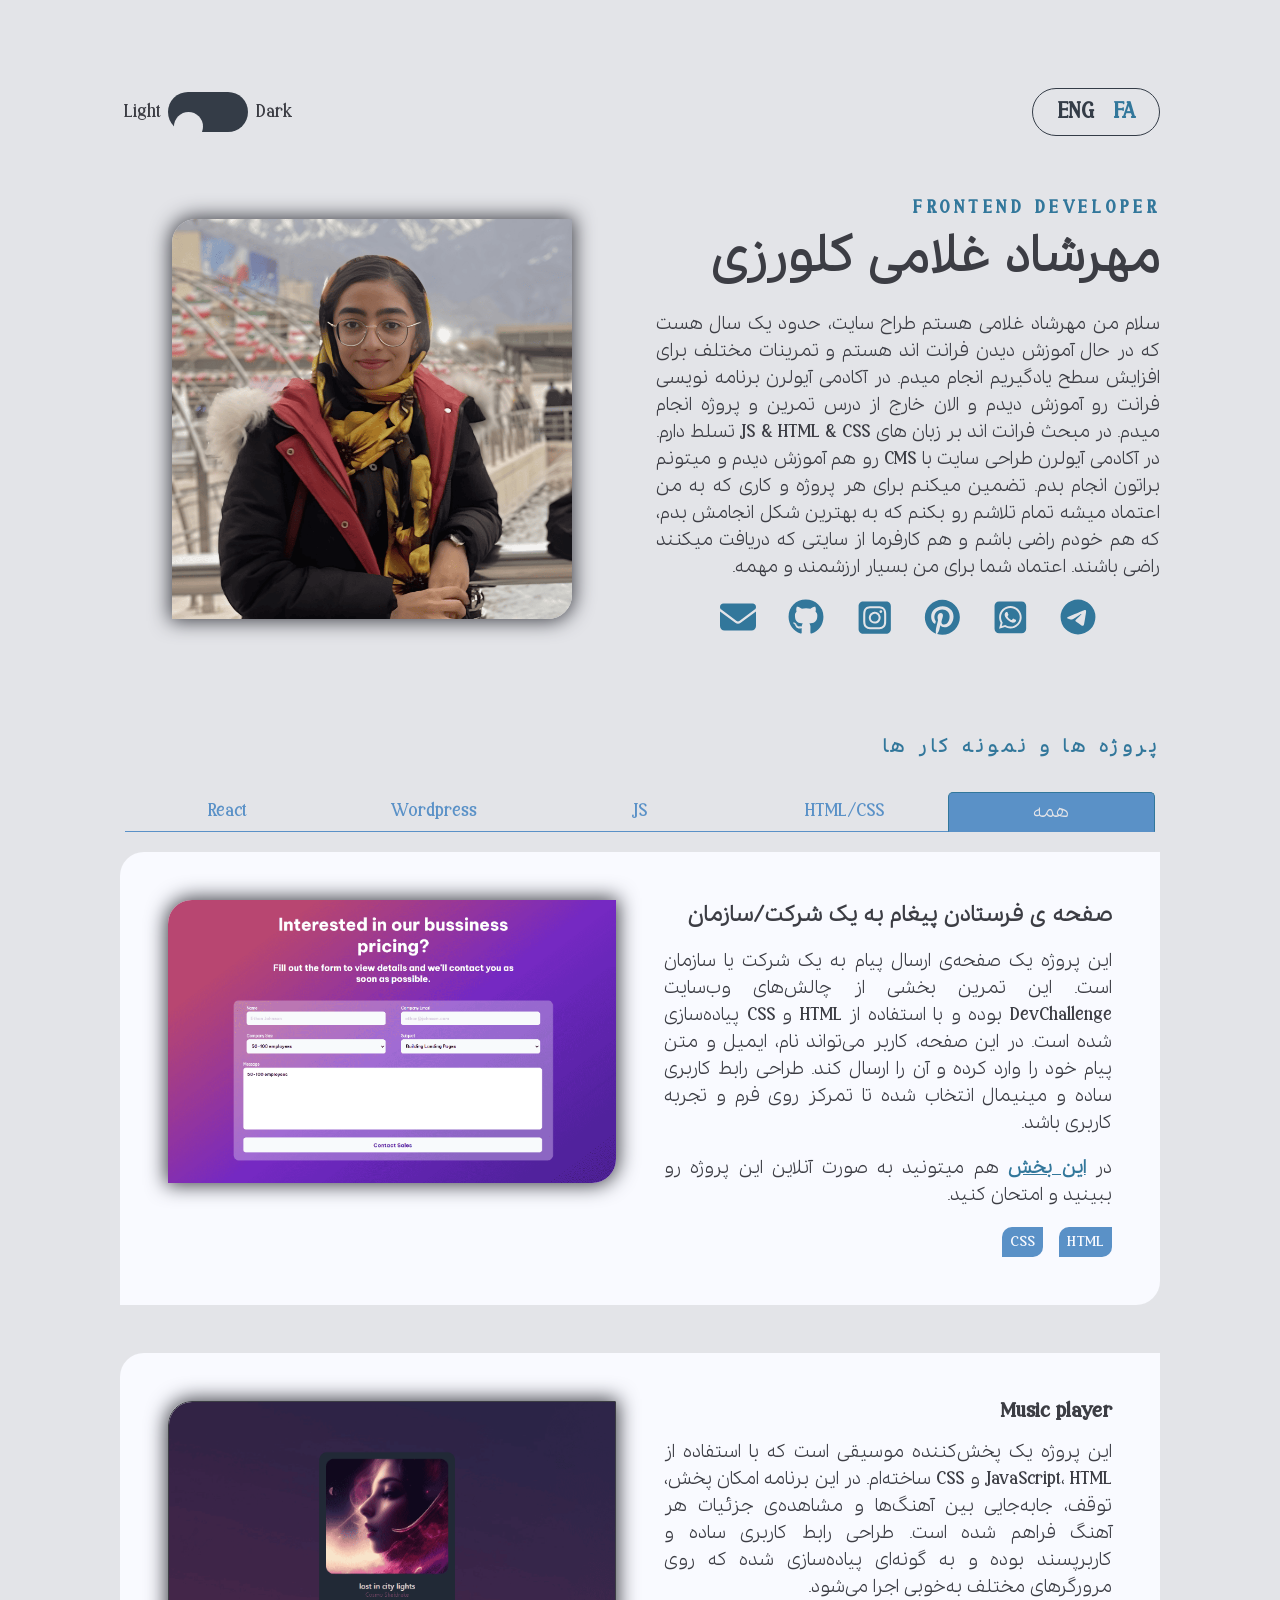
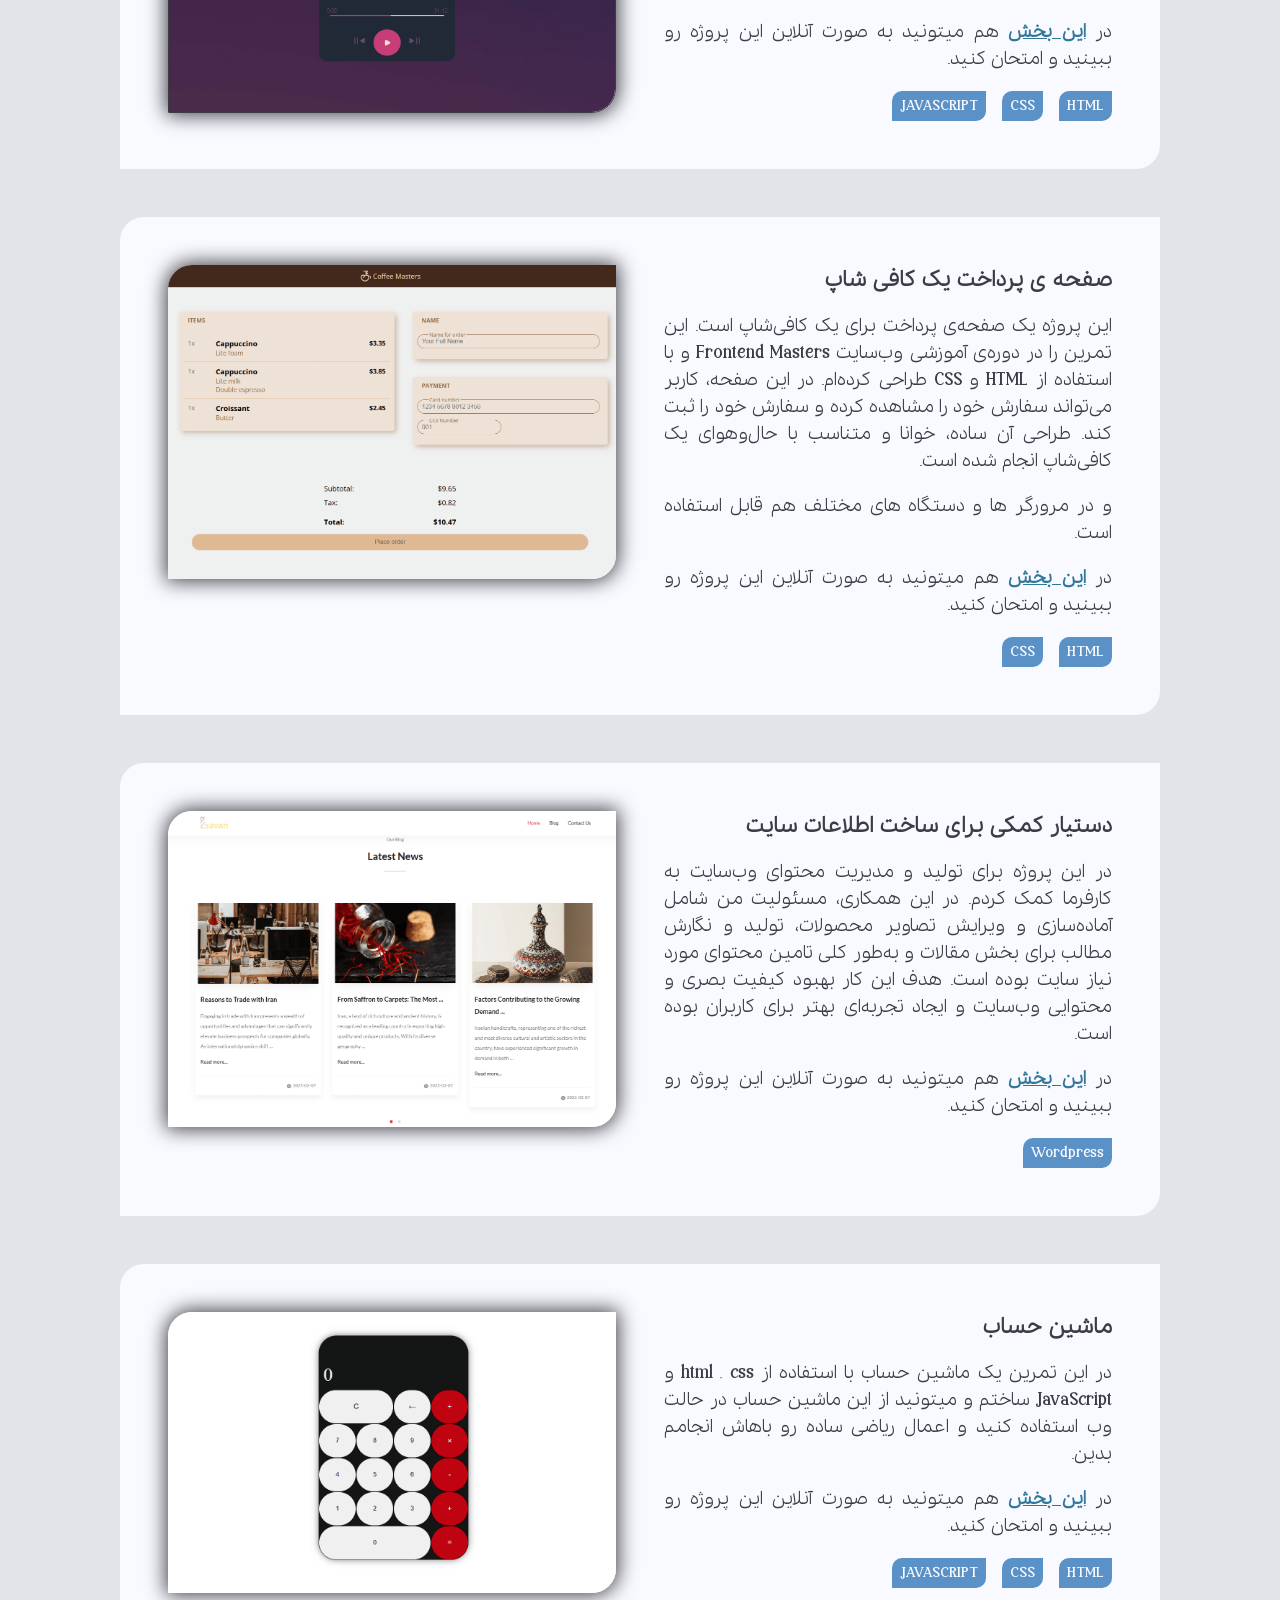
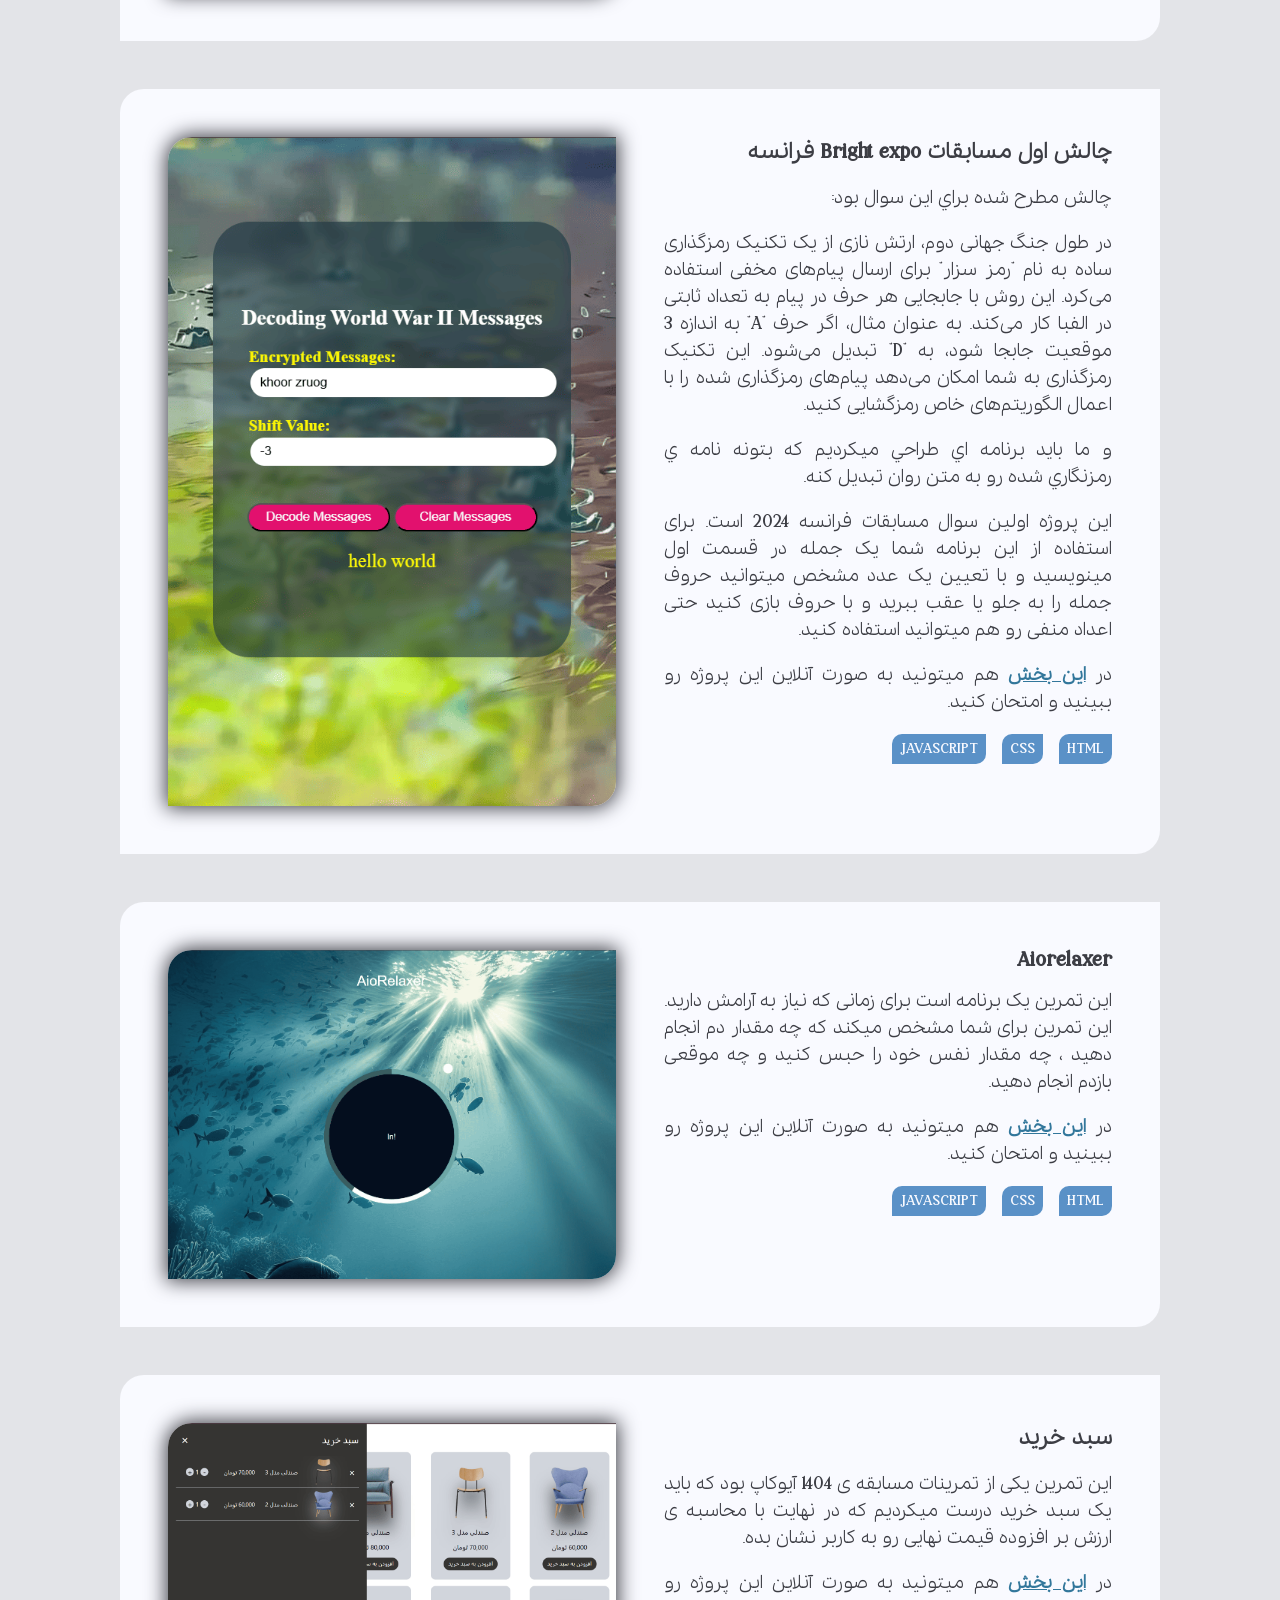
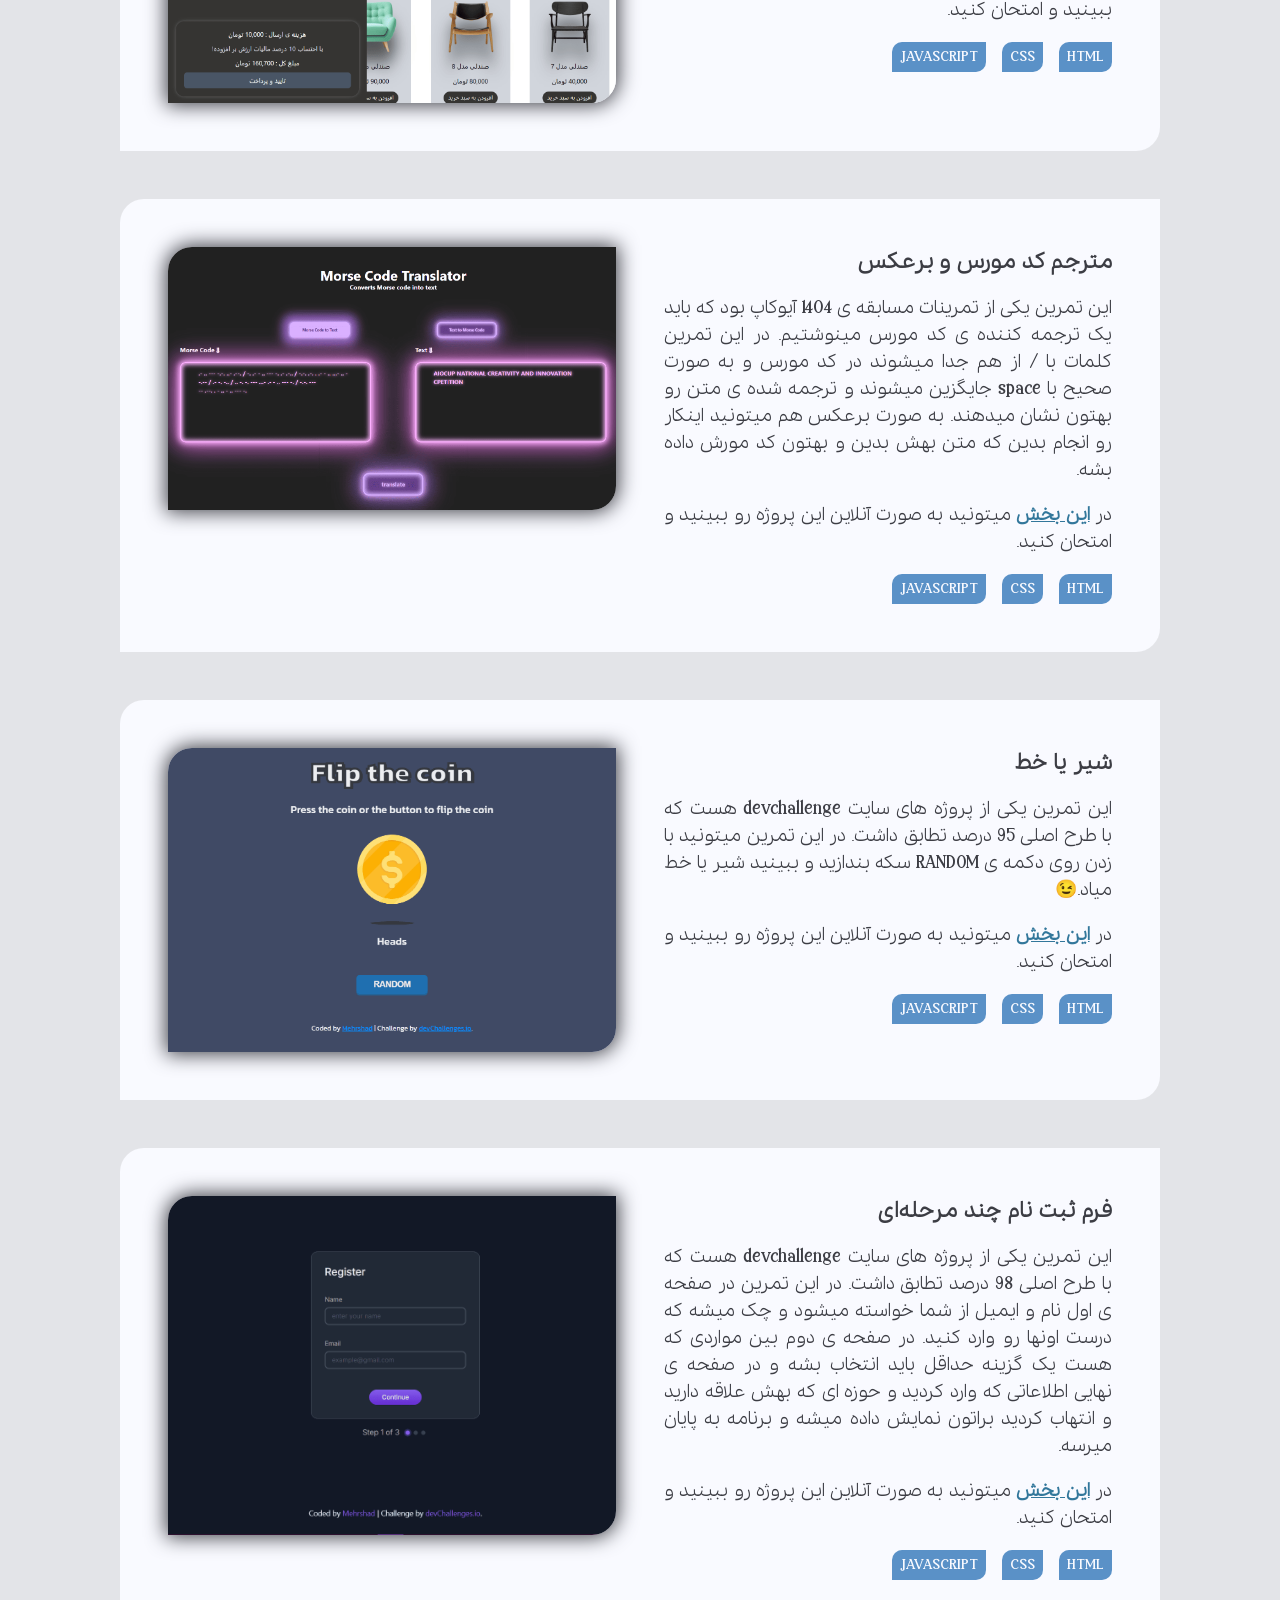
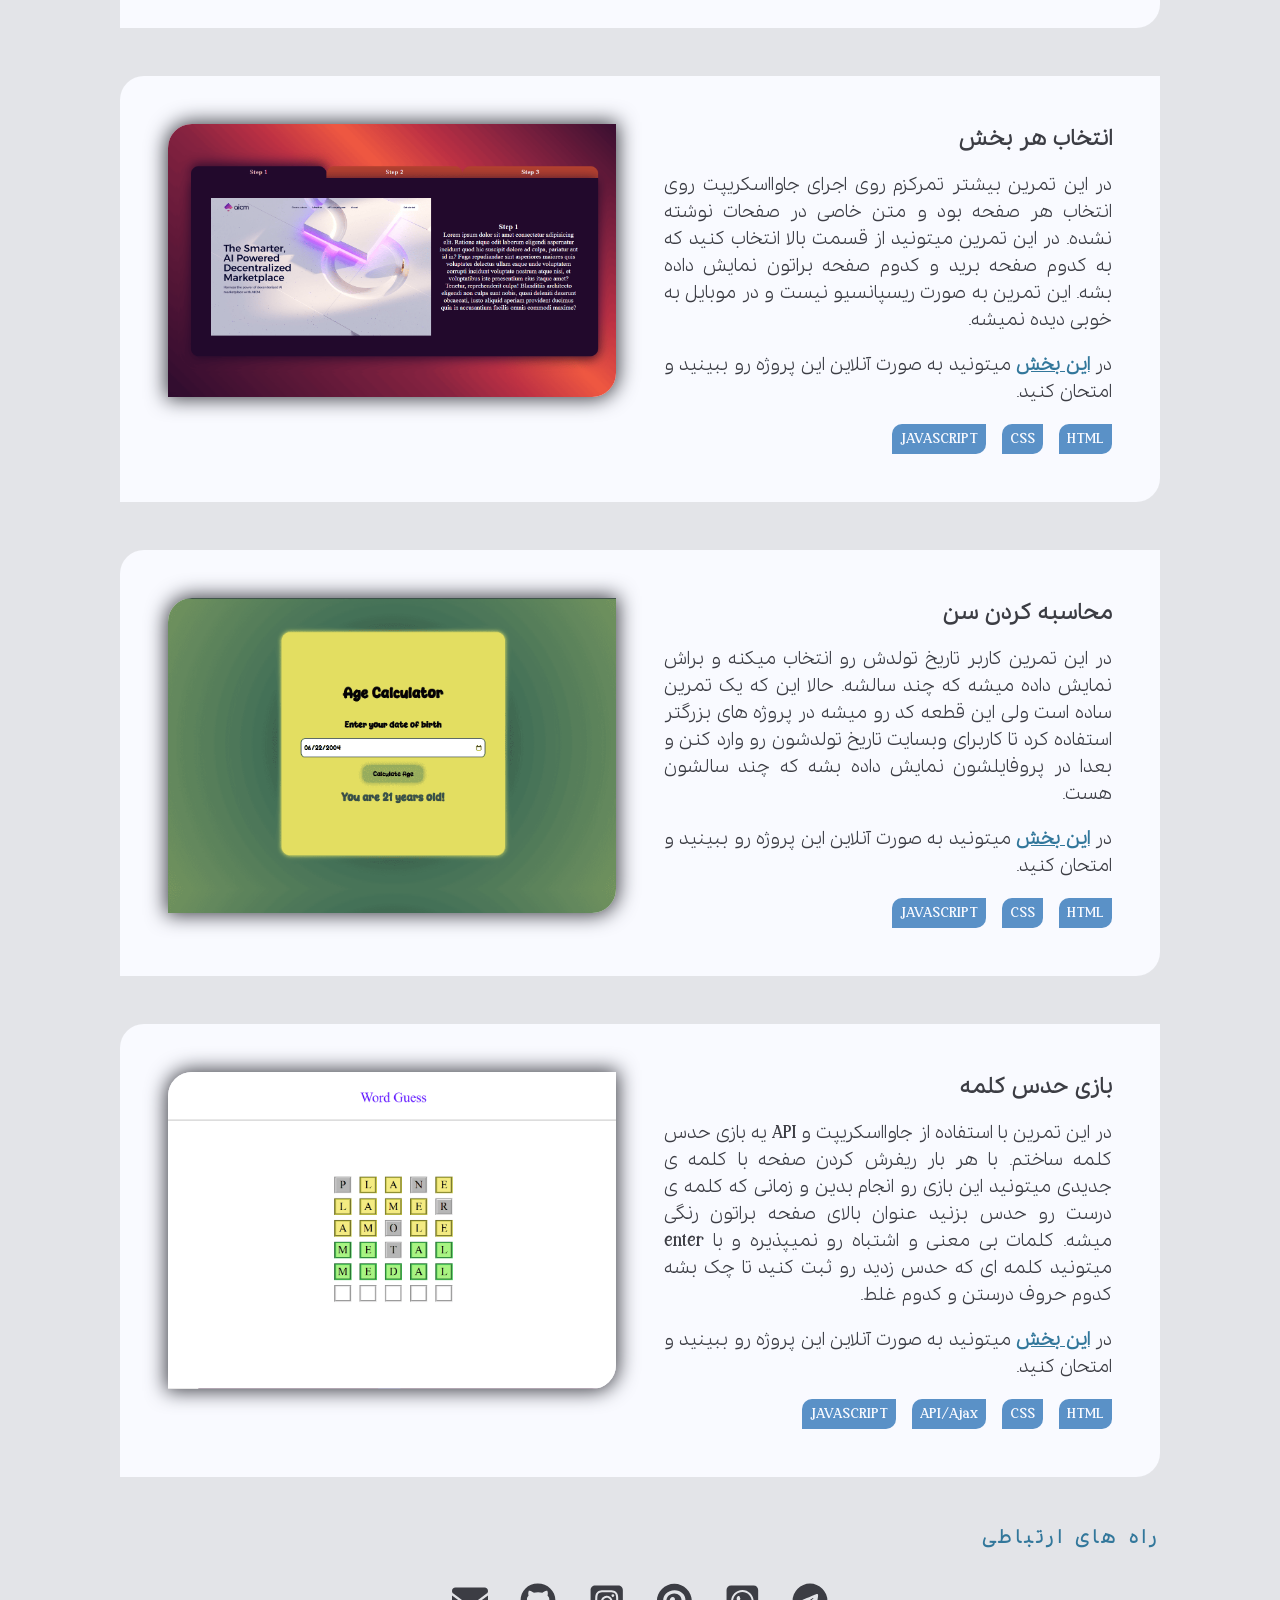
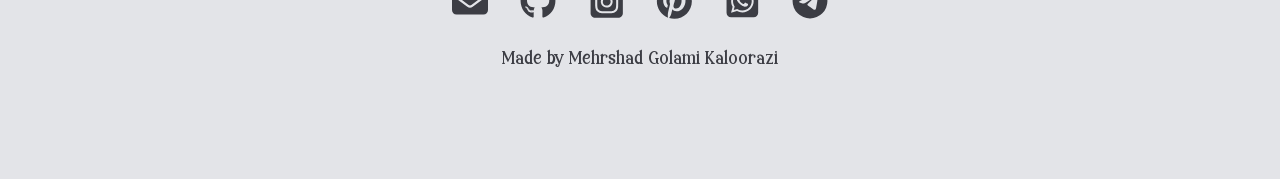
==== commit 02be36e4: "adding eng version" ====
--- a/index.html
+++ b/index.html
@@ -9,26 +9,24 @@
 </head>
 <body>
     <div class="wrapper">
-      <header>
-        <fieldset class="radio-switch" id="mode-switcher">
-          <legend>
-            Color Scheme
-          </legend>
-          <input type="radio" name="color-scheme" id="light" checked>
-          <label for="light">
-            Light
-          </label>
-          <input type="radio" name="color-scheme" id="dark">
-          <label for="dark">
-            Dark
-          </label>
-        </fieldset>
+      <header dir="ltr">
+        <div class="themeSwicher">
+          <label>Light</label>
+          <button class="but">
+            <div class="circle" data-set-theme="light"></div>
+          </button>
+          <label>Dark</label>
+        </div>
+        <span>
+          <a href="eng-index.html" style="text-decoration: none;">ENG</a>
+          <a href="index.html" style="color: #32779b; text-decoration: none;">FA</a>
+        </span>
       </header>
       <article class="main-article">
         <div class="text">
           <h2>Frontend Developer</h2>
           <h1>مهرشاد غلامی کلورزی</h1>
-          <p>سلام من مهرشاد غلامی هستم طراح سایت
+          <p>سلام من مهرشاد غلامی هستم طراح سایت،
 حدود یک سال هست که در حال آموزش دیدن فرانت اند هستم و تمرینات مختلف برای افزایش سطح یادگیریم انجام میدم.
 در آکادمی آیولرن برنامه نویسی فرانت رو آموزش دیدم و الان خارج از درس تمرین و پروژه انجام میدم.
 در مبحث فرانت اند بر زبان های JS & HTML & CSS تسلط دارم.
@@ -86,8 +84,8 @@
           <li name="Wordpress">
             <span>Wordpress</span>
           </li>
-          <li name="Tailwind">
-            <span>tailwind</span>
+          <li name="React">
+            <span>React</span>
           </li>
         </ul>
         
@@ -343,7 +341,7 @@
         <div class="CSS-panel projects"></div>
         <div class="JS-panel projects"></div>
         <div class="Wordpress-panel projects"></div>
-        <div class="Tailwind-panel projects"></div>
+        <div class="React-panel projects"></div>
 
       </main>
       <footer>
--- a/style.css
+++ b/style.css
@@ -1,4 +1,12 @@
 /* starting variables for the site */
+@font-face {
+  font-family: Monllis;
+  src: url("Moonllys@fontsclub.ttf");
+}
+@font-face {
+  font-family: Pelakfa;
+  src: url("PelakFA-Regular.ttf");
+}
 :root {
   --white: #f9faff;
   --platinum: #e3e4e8;
@@ -14,23 +22,45 @@
   --corners: 24px 0;
   --corners-sm: 10px 0;
   --base-font-size: 1rem;
+  --base-font: Monllis, Pelakfa;
+  --ld-transition: light-dark(0.5s, 0.5s);
 }
 /* set the box sizing to border-box for layouts */
+[data-theme="light"]{
+  color-scheme: light;
+}
+[data-theme="dark"]{
+  color-scheme: dark;
+}
 html {
   box-sizing: border-box;
-  color-scheme: light dark;
-}
-html:has(#mode-switcher #light:checked) {
-  color-scheme: light;
-}
-html:has(#mode-switcher #dark:checked) {
-  color-scheme: dark;
-}
+}
+
 *,
 *::before,
 *::after {
   box-sizing: inherit;
   transition: all 0.5s ease-in-out;
+  text-align: justify;
+}
+header{
+  display: flex;
+  margin-bottom: 3rem;
+  justify-content: space-between;
+}
+header > span {
+  display: flex;
+  justify-content: space-between;
+  align-items: center;
+  width: 8rem;
+  /* margin-right: 10px; */
+  padding: .8rem 1.5rem;
+  border: 1px solid light-dark(var(--charcoal),var(--platinum));
+  border-radius: 50px;
+}
+header > span  a{
+  color: light-dark(var(--charcoal),var(--platinum));
+  font-size: calc(var(--base-font-size) * 1.2);
 }
 .wrapper {
   max-width: 1200px;
@@ -40,9 +70,35 @@
 /* Basic page set to our font size and font family. Link to the font family in CodePen under Settings - CSS - External stylesheets and pens. */
 body {
   font-size: var(--base-font-size);
-  font-family: "Inter", sans-serif;
+  font-family: var(--base-font);
   background-color: var(--ld-bkgd);
   color: var(--ld-text);
+  transition: var(--ld-transition);
+}
+.themeSwicher{
+  display: flex;
+  align-items: center;
+  justify-content: space-around;
+  width: 11rem;
+}
+.but{
+  background-color: light-dark(var(--charcoal),var(--platinum));
+  height: 2.5rem;
+  width: 5rem;
+  border: none;
+  border-radius: 50px;
+  cursor: pointer;
+}
+.circle{
+    height: 1.8rem;
+    width: 1.8rem;
+    background-color: light-dark(var(--platinum),var(--charcoal));
+    border-radius: 50px;
+    position: absolute;
+    align-self: center;
+}
+.toggled{
+  transform: translateX(2.4rem);
 }
 /* make sure images don't exceed the width of the window */
 img {
@@ -51,8 +107,9 @@
   box-shadow: 0px 0px 20px 2px var(--onyx);
 }
 h1 {
-  font-size: calc(var(--base-font-size) * 2.9);
-  margin: 0;
+  font-size: calc(var(--base-font-size) * 2.7);
+  margin: 0;
+  margin-top: 5px;
 }
 h2 {
   font-size: var(--base-font-size);
@@ -69,6 +126,7 @@
 }
 a {
   color: var(--ld-blue);
+  font-weight: bold;
 }
 a:hover {
   color: var(--marina);
@@ -104,92 +162,6 @@
   height: 40px;
 }
 
-/* fieldset {
-  display: flex;
-  flex-flow: row wrap;
-  justify-content: center;
-  gap: 3rem;
-  max-width: 300px;
-  margin: 0 0 5rem auto;
-} */
-@layer switch {
-  .radio-switch {
-    border: none;
-    padding: 0;
-    white-space: nowrap;
-    display: flex;
-    justify-content: center;
-    margin-bottom: 2rem;
-  }
-  .radio-switch legend {
-    font-size: 2px;
-    opacity: 0;
-    position: absolute;
-  }
-  .radio-switch label {
-    display: inline-block;
-    line-height: 2;
-    font-size: 0.9rem;
-    position: relative;
-    z-index: 2;
-  }
-  .radio-switch input {
-    opacity: 0;
-    position: absolute;
-  }
-  .radio-switch label:first-of-type {
-    /* padding-right: 5em; */
-    padding-left: 5em;
-  }
-  .radio-switch label:last-child {
-    /* margin-left: -4.25em; */
-    /* padding-left: 5em; */
-    margin-right: -4.25em;
-    padding-right: 5em;
-  }
-  .radio-switch:focus-within label:first-of-type::after {
-    box-shadow: 0 0 0 2px var(--white), 0 0 0 4px var(--marina);
-  }
-  .radio-switch label:first-of-type::before,
-  .radio-switch label:first-of-type::after {
-    border: 1px solid var(--onyx);
-    content: "";
-    height: 2em;
-    overflow: hidden;
-    pointer-events: none;
-    position: absolute;
-    vertical-align: middle;
-  }
-  .radio-switch label:first-of-type:before {
-    background: var(--white);
-    border: 1px solid var(--onyx);
-    border-radius: 100%;
-    position: absolute;
-    right: -0.075em;
-    transform: translateX(-5.3em);
-    /* transform: translateX(0em); */
-    /* transition: transform 0.5s ease-in-out; */
-    width: 2em;
-    z-index: 2;
-  }
-  .radio-switch label:first-of-type:after {
-    background: #777;
-    border-radius: 1em;
-    margin: 0 1em;
-    /* transition: background 0.5s ease-in-out; */
-    width: 4em;
-  }
-  .radio-switch input:first-of-type:checked ~ label:first-of-type:after {
-    background: var(--marina);
-  }
-  .radio-switch input:first-of-type:checked ~ label:first-of-type:before {
-    /* transform: translateX(-2.1em); */
-    transform: translateX(-3.25em);
-  }
-  .radio-switch input:last-of-type:checked ~ label:last-of-type {
-    z-index: 1;
-  }
-}
 /* svg styling */
 .icons {
   list-style-type: none;
@@ -216,7 +188,6 @@
   display: grid;
   grid-template-columns: 1fr;
   gap: 2rem;
-  text-align: center;
 }
 .main-article img {
   object-fit: cover;
@@ -230,7 +201,7 @@
 main {
   margin-top: 5rem;
   margin-bottom: 3rem;
-  text-align: center;
+  /* text-align: center; */
 }
 .projects {
   display: flex;
@@ -316,19 +287,17 @@
   .main-article {
     grid-template-columns: 1fr 1fr;
     align-items: center;
-    text-align: right;
+    text-align: justify;
   }
   .main-article img {
     max-height: 400px;
-    margin: 0 0 0 auto;
-    /* object-fit: none; */
-    /* object-position: none; */
+    margin: 35px auto;
     height: auto;
     width: auto;
     overflow: auto;
   }
   .icons {
-    justify-content: flex-start;
+    justify-content: center;
   }
   footer {
     text-align: right;
@@ -341,9 +310,6 @@
   }
 }
 @media (min-width: 850px) {
-  main {
-    text-align: right;
-  }
   .project {
     display: grid;
     grid-template-columns: 1fr 1fr;
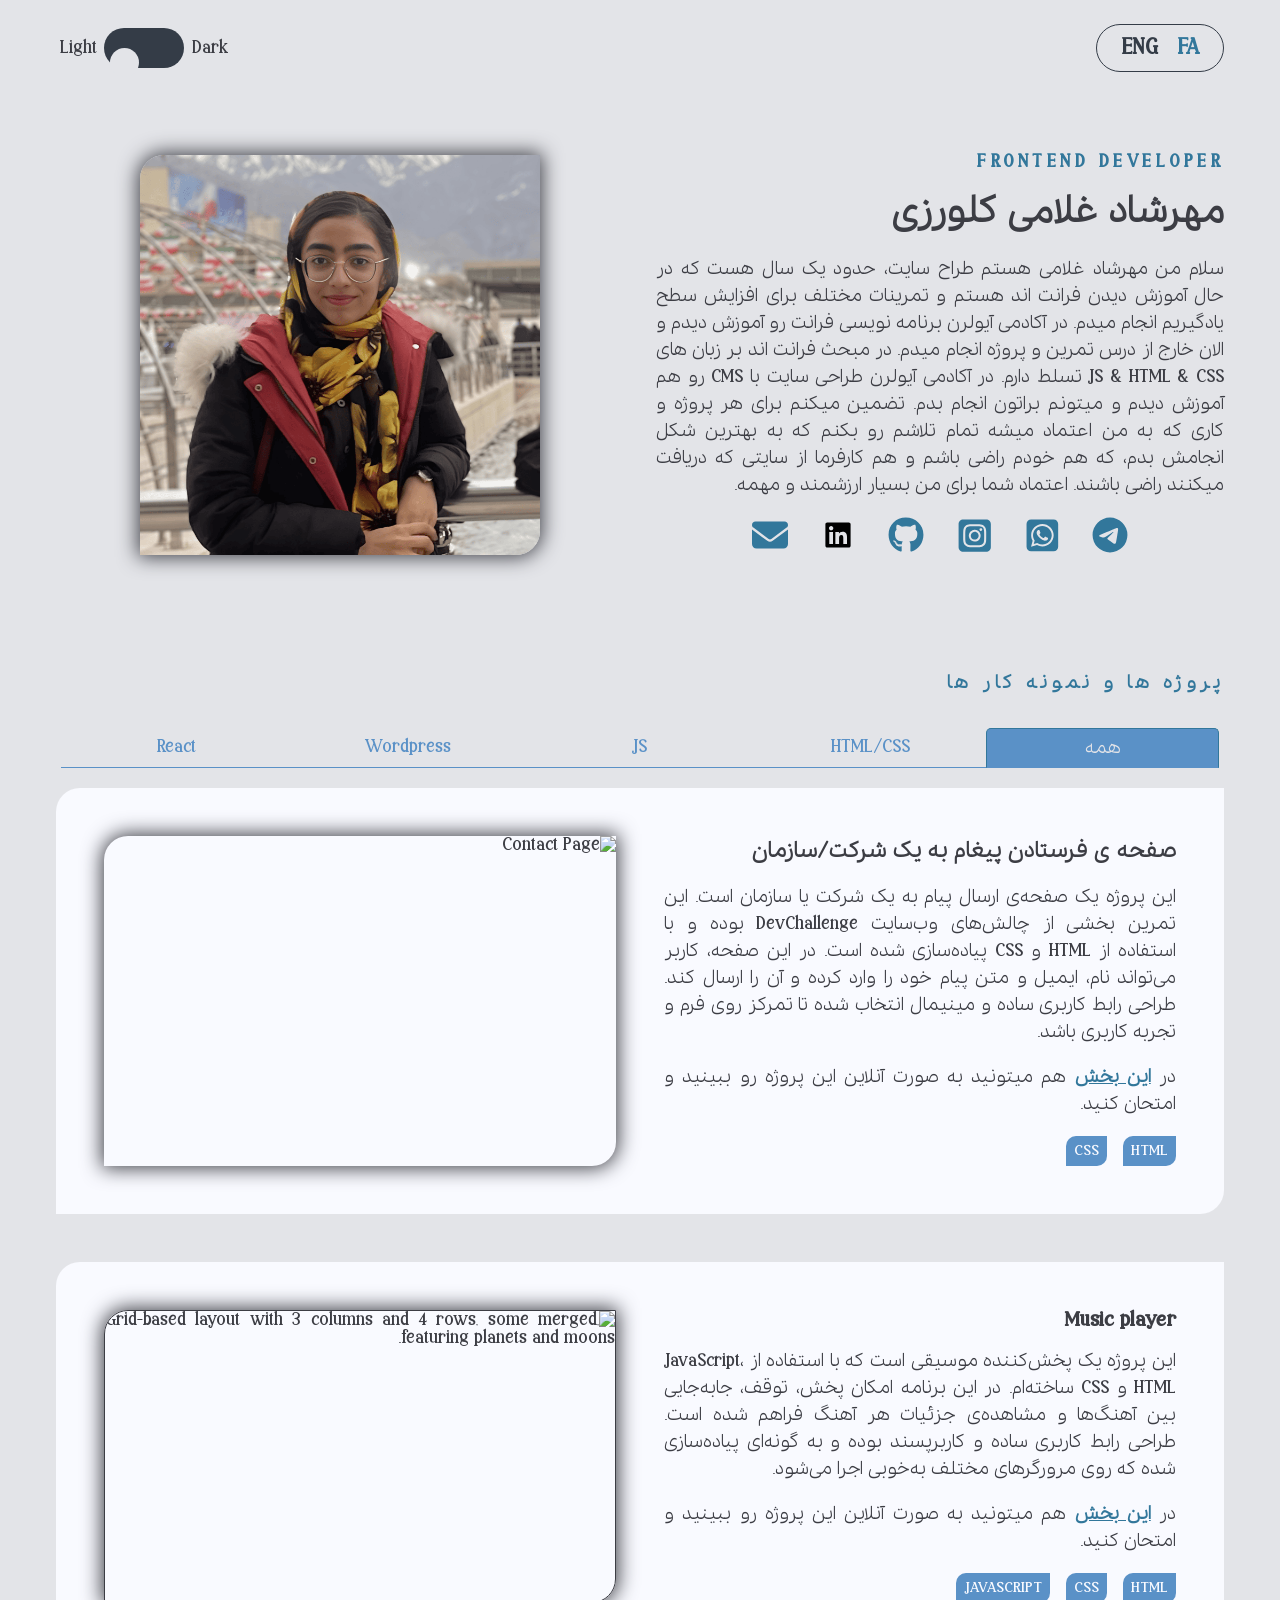
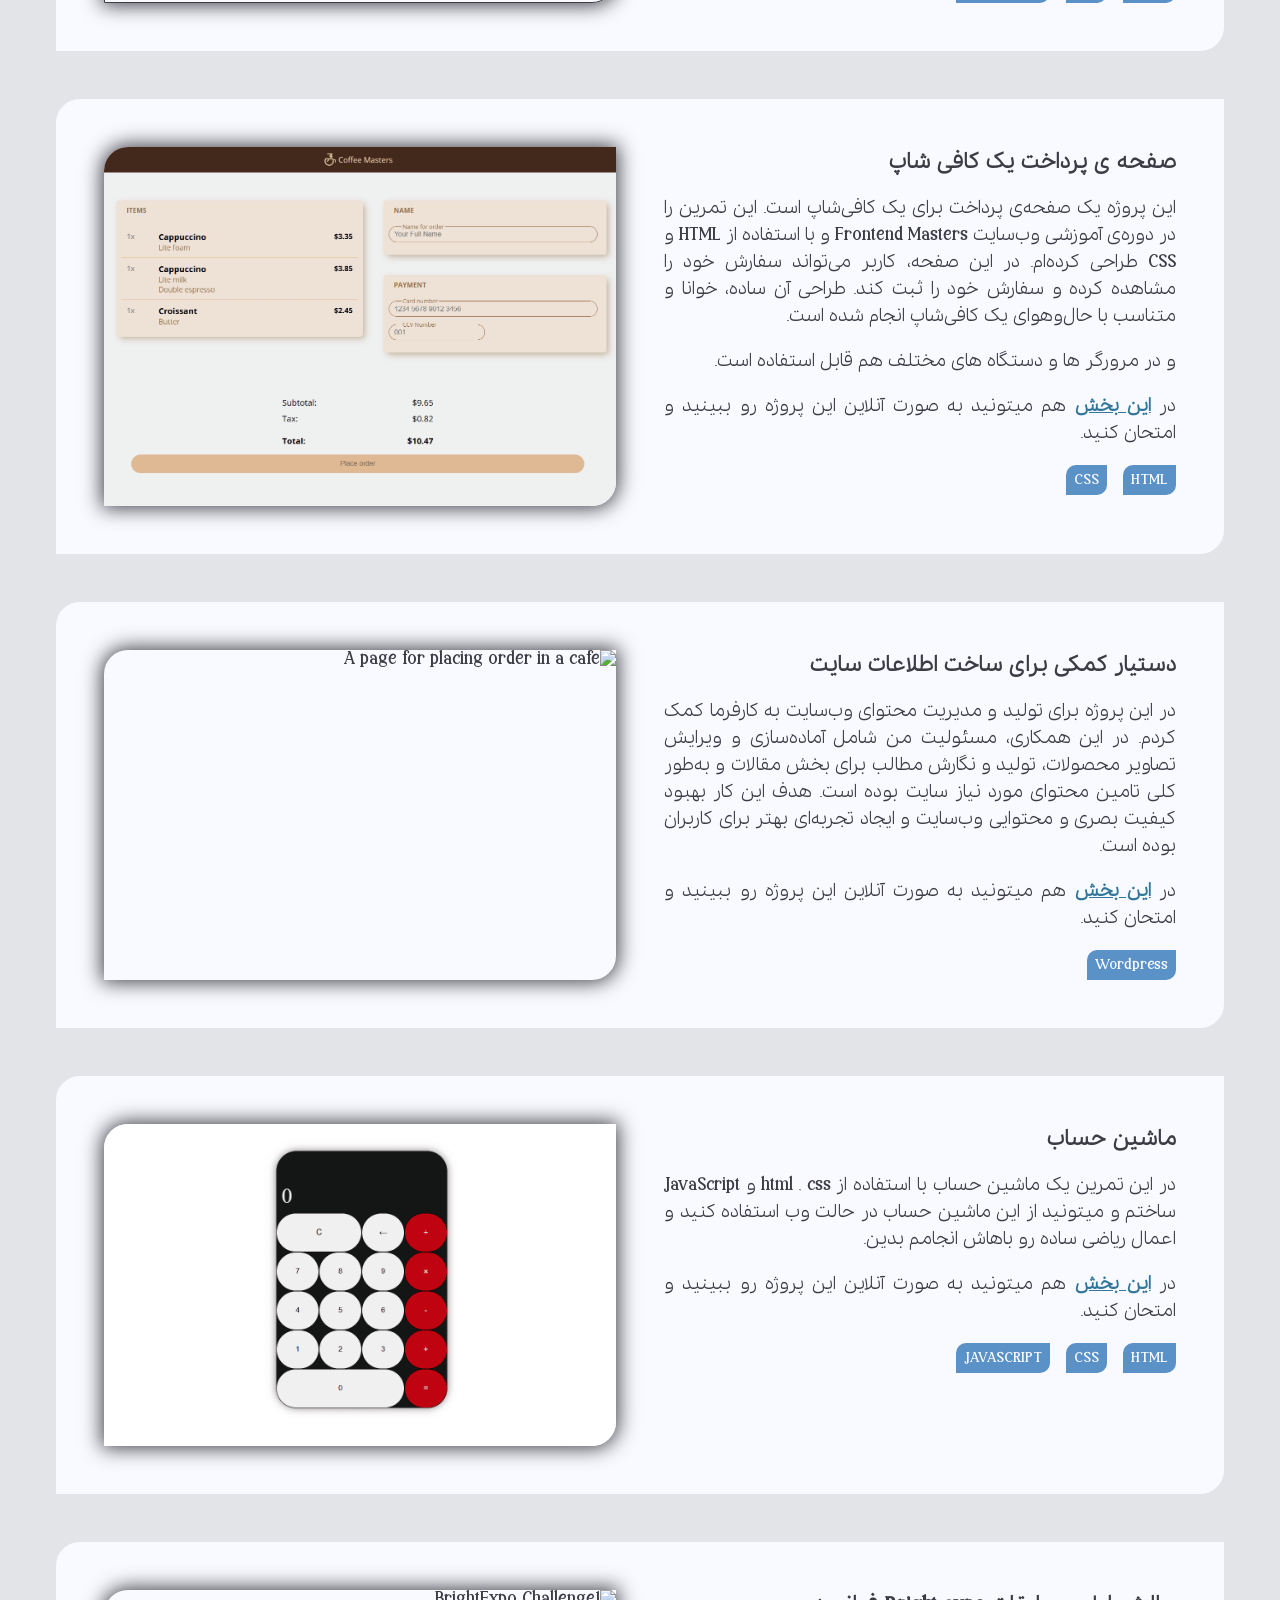
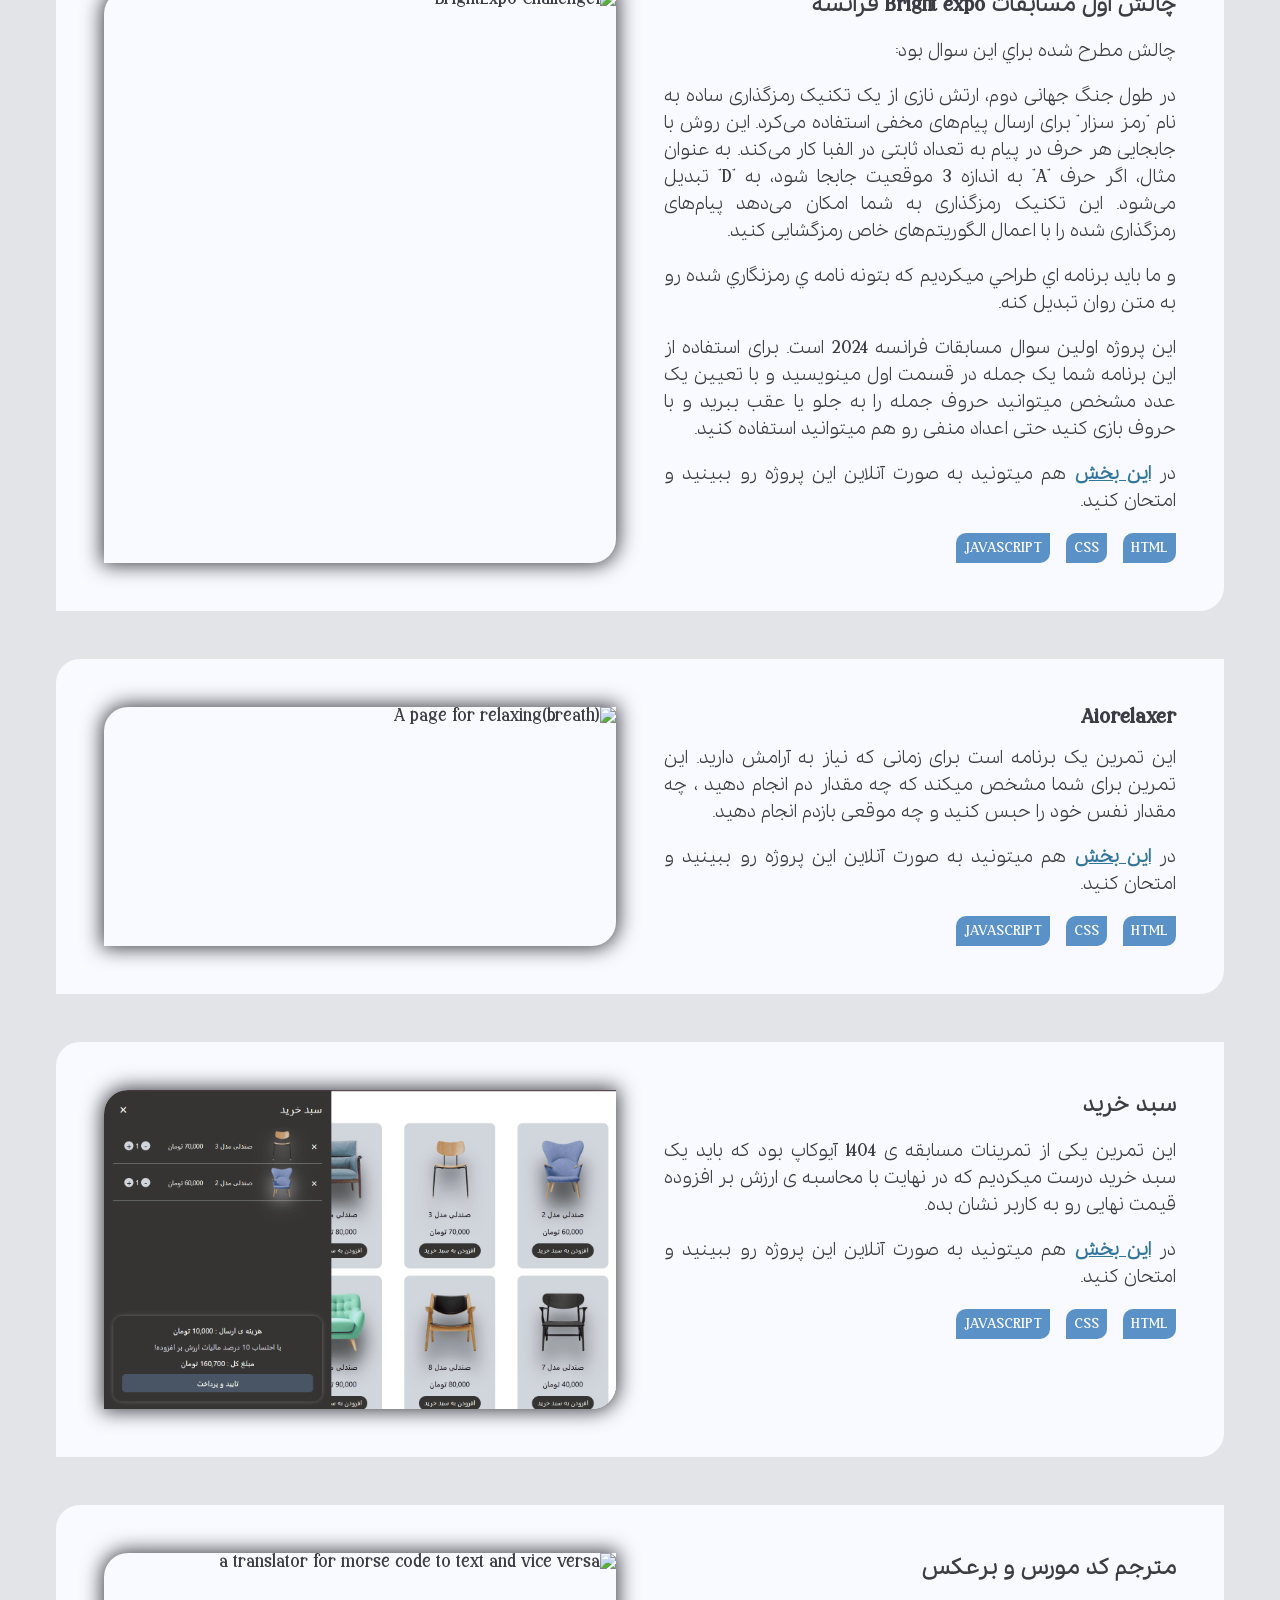
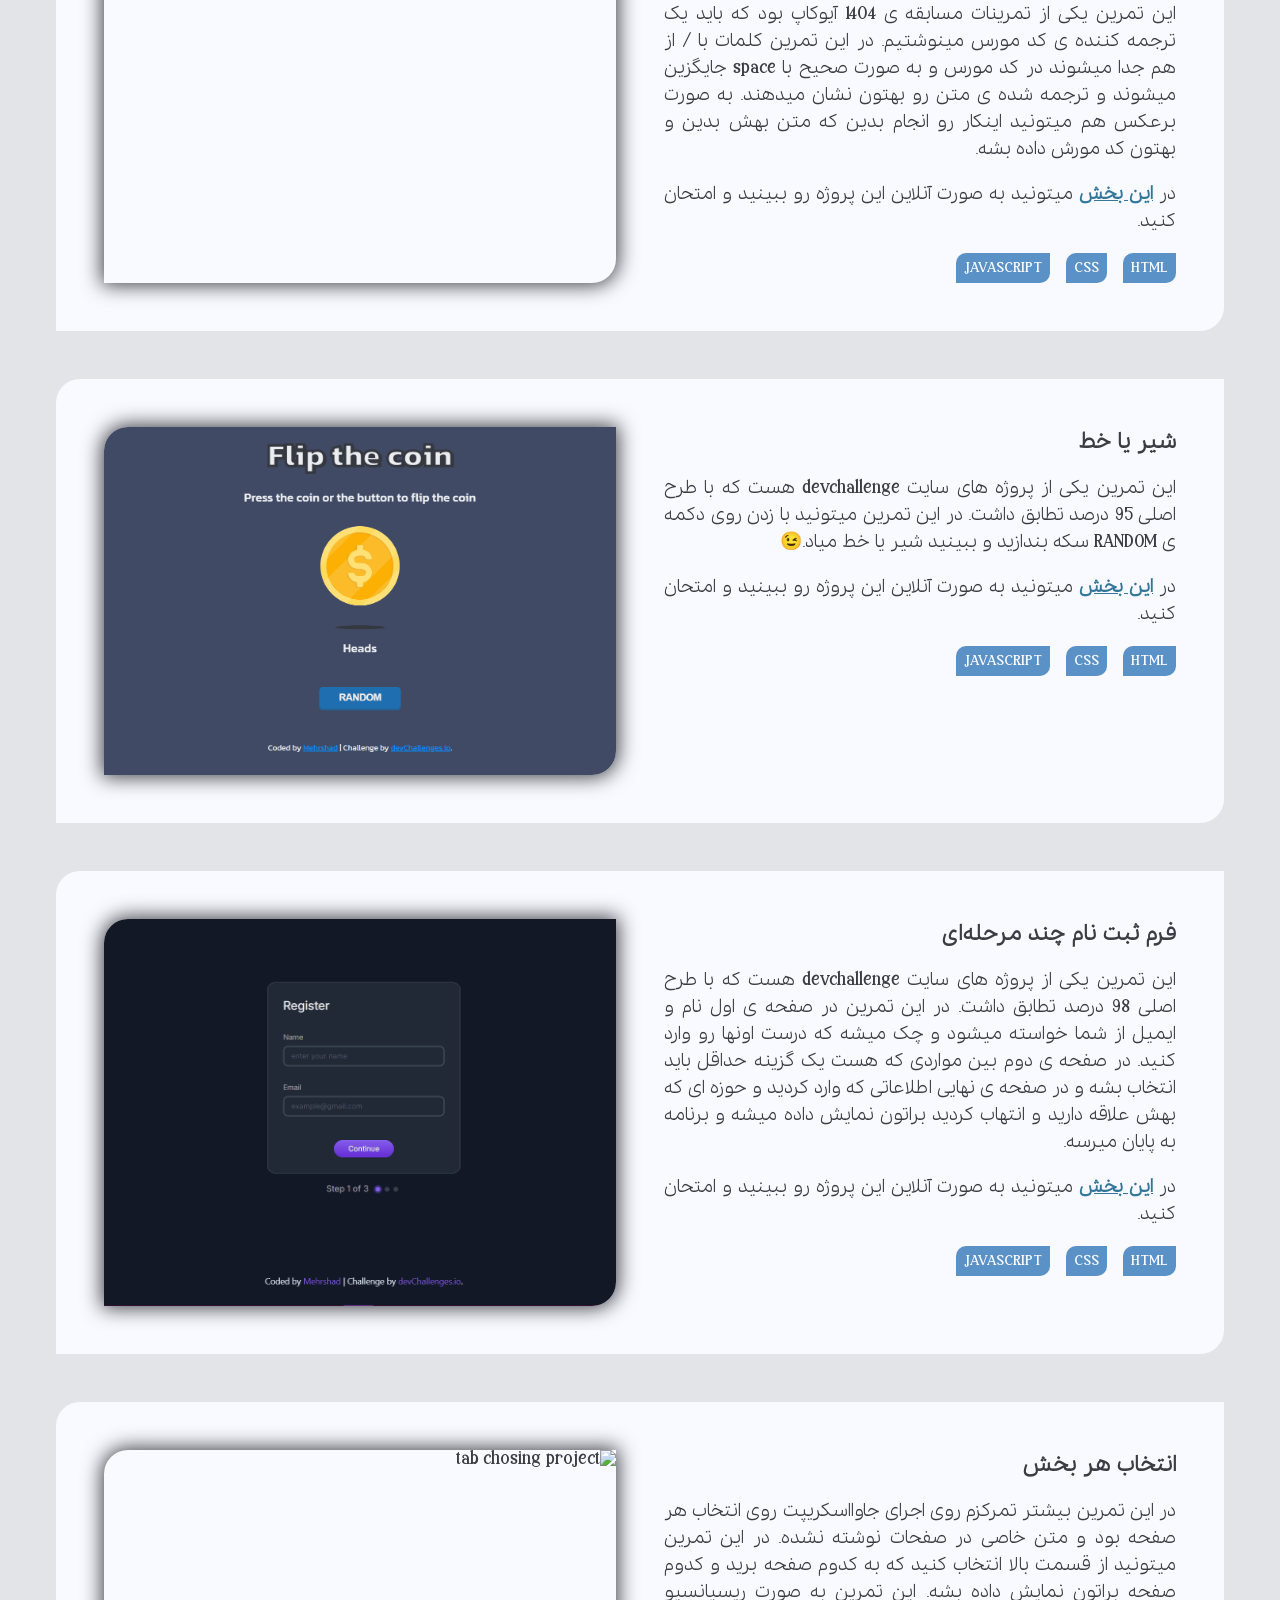
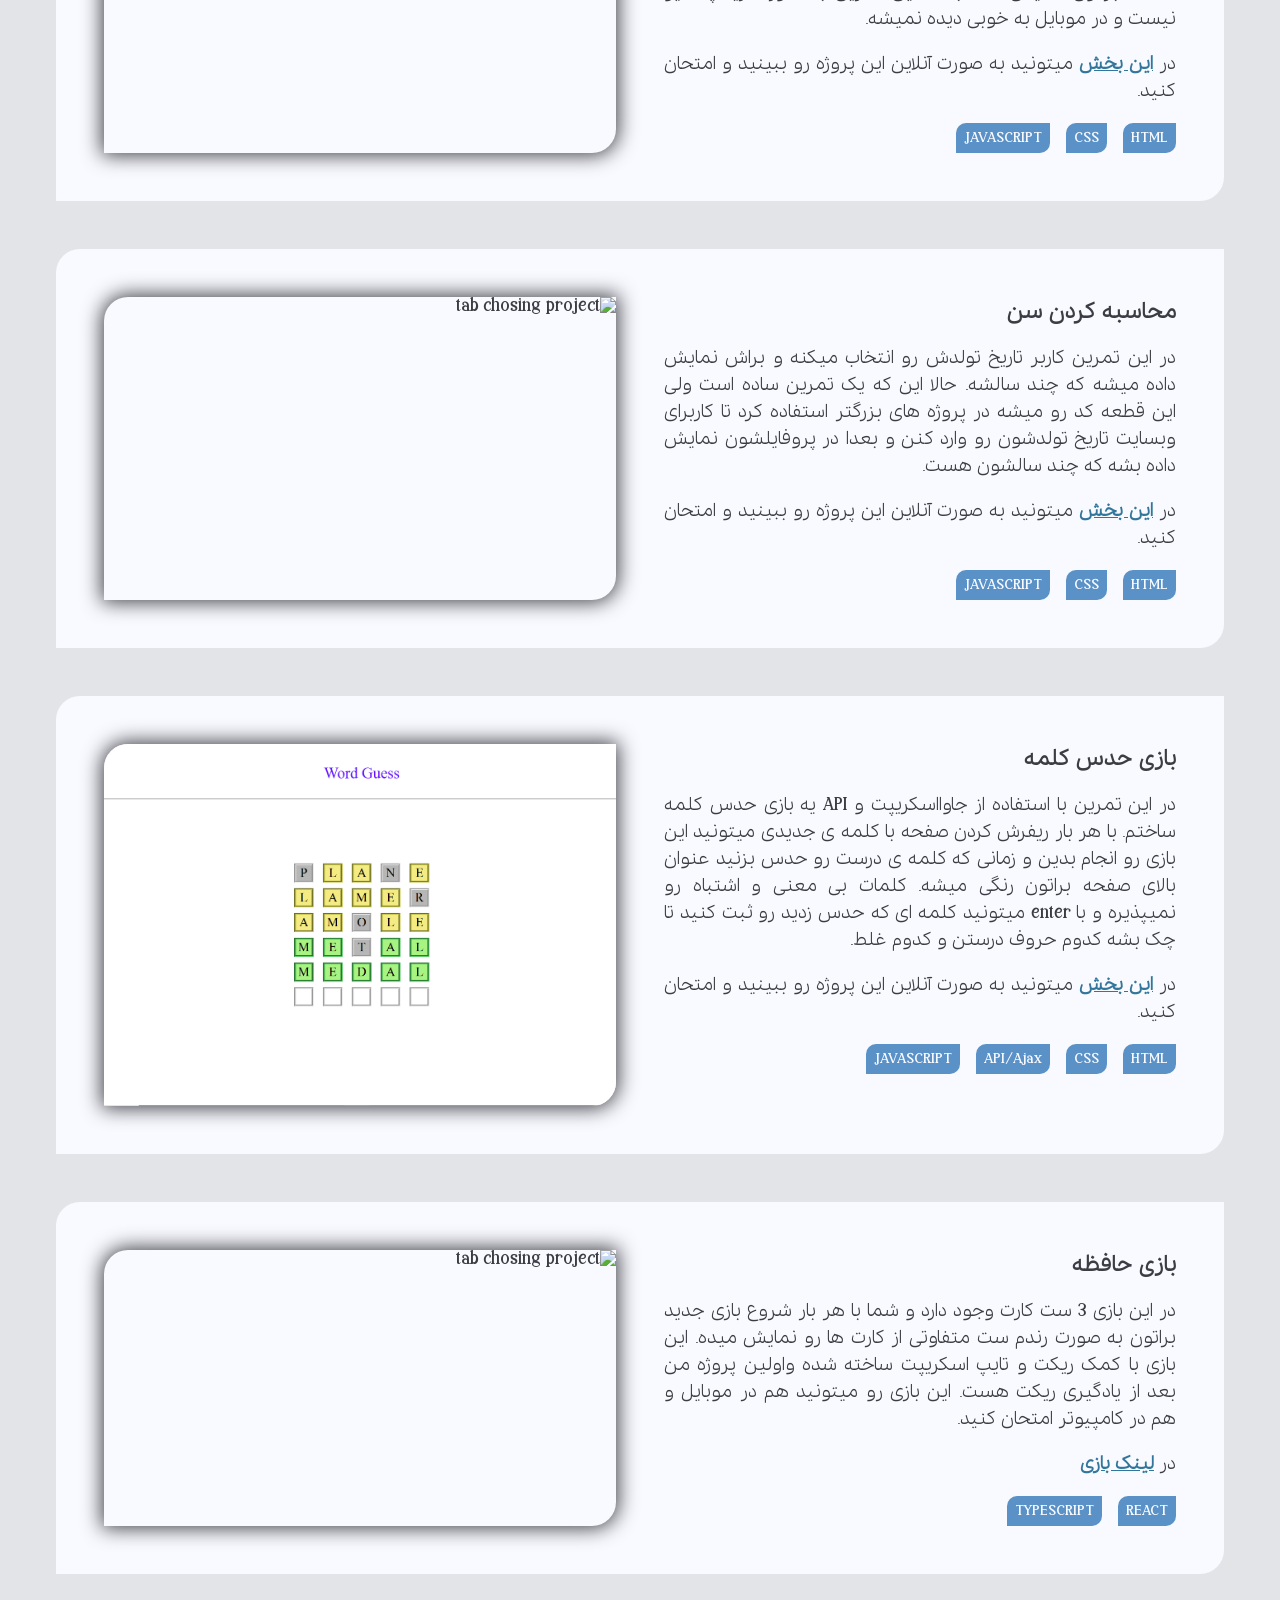
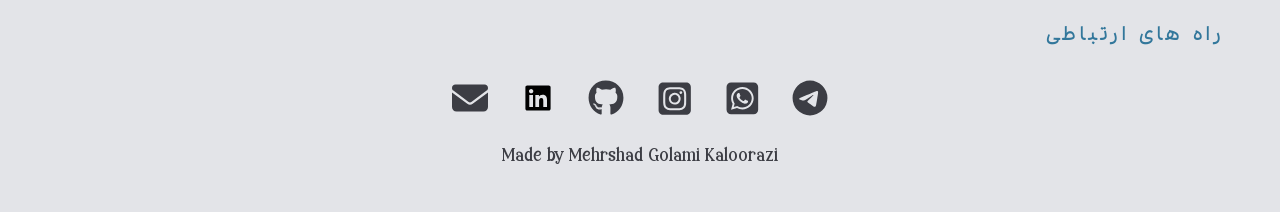
==== commit f04b9bf5: "adding react project and linkedin" ====
--- a/index.html
+++ b/index.html
@@ -41,27 +41,24 @@
                   <path d="M256 8a248 248 0 1 0 0 496 248 248 0 1 0 0-496zM371 176.7c-3.7 39.2-19.9 134.4-28.1 178.3-3.5 18.6-10.3 24.8-16.9 25.4-14.4 1.3-25.3-9.5-39.3-18.7-21.8-14.3-34.2-23.2-55.3-37.2-24.5-16.1-8.6-25 5.3-39.5 3.7-3.8 67.1-61.5 68.3-66.7 .2-.7 .3-3.1-1.2-4.4s-3.6-.8-5.1-.5c-2.2 .5-37.1 23.5-104.6 69.1-9.9 6.8-18.9 10.1-26.9 9.9-8.9-.2-25.9-5-38.6-9.1-15.5-5-27.9-7.7-26.8-16.3 .6-4.5 6.7-9 18.4-13.7 72.3-31.5 120.5-52.3 144.6-62.3 68.9-28.6 83.2-33.6 92.5-33.8 2.1 0 6.6 .5 9.6 2.9 2 1.7 3.2 4.1 3.5 6.7 .5 3.2 .6 6.5 .4 9.8z" class="social"/>
                 </svg></a></li>
               <li><a href="https://wa.me/qr/Z7FU225FASTUP1" target="_blank"><svg xmlns="http://www.w3.org/2000/svg" viewBox="60 60 510 510">
-                <!--!Font Awesome Free v7.0.0 by @fontawesome - https://fontawesome.com License - https://fontawesome.com/license/free Copyright 2025 Fonticons, Inc.-->
                 <title>Whatsapp</title>
-                <path d="M188.1 318.6C188.1 343.5 195.1 367.8 208.3 388.7L211.4 393.7L198.1 442.3L248 429.2L252.8 432.1C273 444.1 296.2 450.5 319.9 450.5L320 450.5C392.6 450.5 453.3 391.4 453.3 318.7C453.3 283.5 438.1 250.4 413.2 225.5C388.2 200.5 355.2 186.8 320 186.8C247.3 186.8 188.2 245.9 188.1 318.6zM370.8 394C358.2 395.9 348.4 394.9 323.3 384.1C286.5 368.2 261.5 332.6 256.4 325.4C256 324.8 255.7 324.5 255.6 324.3C253.6 321.7 239.4 302.8 239.4 283.3C239.4 264.9 248.4 255.4 252.6 251C252.9 250.7 253.1 250.5 253.3 250.2C256.9 246.2 261.2 245.2 263.9 245.2C266.5 245.2 269.2 245.2 271.5 245.3L272.3 245.3C274.6 245.3 277.5 245.3 280.4 252.1C281.6 255 283.4 259.4 285.3 263.9C288.6 271.9 292 280.2 292.6 281.5C293.6 283.5 294.3 285.8 292.9 288.4C289.5 295.2 286 298.8 283.6 301.4C280.5 304.6 279.1 306.1 281.3 310C296.6 336.3 311.9 345.4 335.2 357.1C339.2 359.1 341.5 358.8 343.8 356.1C346.1 353.5 353.7 344.5 356.3 340.6C358.9 336.6 361.6 337.3 365.2 338.6C368.8 339.9 388.3 349.5 392.3 351.5C393.1 351.9 393.8 352.2 394.4 352.5C397.2 353.9 399.1 354.8 399.9 356.1C400.8 358 400.8 366 397.5 375.2C394.2 384.5 378.4 392.9 370.8 394zM544 160C544 124.7 515.3 96 480 96L160 96C124.7 96 96 124.7 96 160L96 480C96 515.3 124.7 544 160 544L480 544C515.3 544 544 515.3 544 480L544 160zM244.1 457.9L160 480L182.5 397.8C168.6 373.8 161.3 346.5 161.3 318.5C161.4 231.1 232.5 160 319.9 160C362.3 160 402.1 176.5 432.1 206.5C462 236.5 480 276.3 480 318.7C480 406.1 407.3 477.2 319.9 477.2C293.3 477.2 267.2 470.5 244.1 457.9z" class="social"/>
-              </svg></a></li>
-              <li><a href="https://pin.it/11IVLfPgn" target="_blank"><svg xmlns="http://www.w3.org/2000/svg" viewBox="60 60 510 510">
-                <!--!Font Awesome Free v7.0.0 by @fontawesome - https://fontawesome.com License - https://fontawesome.com/license/free Copyright 2025 Fonticons, Inc.-->
-                <title>Pinterest</title>
-                <path d="M568 320C568 457 457 568 320 568C294.4 568 269.8 564.1 246.6 556.9C256.7 540.4 271.8 513.4 277.4 491.9C280.4 480.3 292.8 432.9 292.8 432.9C300.9 448.3 324.5 461.4 349.6 461.4C424.4 461.4 478.3 392.6 478.3 307.1C478.3 225.2 411.4 163.9 325.4 163.9C218.4 163.9 161.5 235.7 161.5 314C161.5 350.4 180.9 395.7 211.8 410.1C216.5 412.3 219 411.3 220.1 406.8C220.9 403.4 225.1 386.5 227 378.7C227.6 376.2 227.3 374 225.3 371.6C215.2 359.1 207 336.3 207 315C207 260.3 248.4 207.4 319 207.4C379.9 207.4 422.6 248.9 422.6 308.3C422.6 375.4 388.7 421.9 344.6 421.9C320.3 421.9 302 401.8 307.9 377.1C314.9 347.6 328.4 315.8 328.4 294.5C328.4 275.5 318.2 259.6 297 259.6C272.1 259.6 252.1 285.3 252.1 319.8C252.1 341.8 259.5 356.6 259.5 356.6C259.5 356.6 235 460.4 230.5 479.8C225.5 501.2 227.5 531.4 229.6 551C137.4 514.9 72 425.1 72 320C72 183 183 72 320 72C457 72 568 183 568 320z" class="social"/>
-              </svg></a></li>
+                  <path d="M188.1 318.6C188.1 343.5 195.1 367.8 208.3 388.7L211.4 393.7L198.1 442.3L248 429.2L252.8 432.1C273 444.1 296.2 450.5 319.9 450.5L320 450.5C392.6 450.5 453.3 391.4 453.3 318.7C453.3 283.5 438.1 250.4 413.2 225.5C388.2 200.5 355.2 186.8 320 186.8C247.3 186.8 188.2 245.9 188.1 318.6zM370.8 394C358.2 395.9 348.4 394.9 323.3 384.1C286.5 368.2 261.5 332.6 256.4 325.4C256 324.8 255.7 324.5 255.6 324.3C253.6 321.7 239.4 302.8 239.4 283.3C239.4 264.9 248.4 255.4 252.6 251C252.9 250.7 253.1 250.5 253.3 250.2C256.9 246.2 261.2 245.2 263.9 245.2C266.5 245.2 269.2 245.2 271.5 245.3L272.3 245.3C274.6 245.3 277.5 245.3 280.4 252.1C281.6 255 283.4 259.4 285.3 263.9C288.6 271.9 292 280.2 292.6 281.5C293.6 283.5 294.3 285.8 292.9 288.4C289.5 295.2 286 298.8 283.6 301.4C280.5 304.6 279.1 306.1 281.3 310C296.6 336.3 311.9 345.4 335.2 357.1C339.2 359.1 341.5 358.8 343.8 356.1C346.1 353.5 353.7 344.5 356.3 340.6C358.9 336.6 361.6 337.3 365.2 338.6C368.8 339.9 388.3 349.5 392.3 351.5C393.1 351.9 393.8 352.2 394.4 352.5C397.2 353.9 399.1 354.8 399.9 356.1C400.8 358 400.8 366 397.5 375.2C394.2 384.5 378.4 392.9 370.8 394zM544 160C544 124.7 515.3 96 480 96L160 96C124.7 96 96 124.7 96 160L96 480C96 515.3 124.7 544 160 544L480 544C515.3 544 544 515.3 544 480L544 160zM244.1 457.9L160 480L182.5 397.8C168.6 373.8 161.3 346.5 161.3 318.5C161.4 231.1 232.5 160 319.9 160C362.3 160 402.1 176.5 432.1 206.5C462 236.5 480 276.3 480 318.7C480 406.1 407.3 477.2 319.9 477.2C293.3 477.2 267.2 470.5 244.1 457.9z" class="social"/>
+                </svg></a></li>
               <li><a href="https://www.instagram.com/web_with_mehrshad" target="_blank"><svg xmlns="http://www.w3.org/2000/svg" viewBox="60 60 500 500">
-                <!--!Font Awesome Free v7.0.0 by @fontawesome - https://fontawesome.com License - https://fontawesome.com/license/free Copyright 2025 Fonticons, Inc.-->
                 <title>Instagram</title>
                 <path d="M290.4 275.7C274 286 264.5 304.5 265.5 323.8C266.6 343.2 278.2 360.4 295.6 368.9C313.1 377.3 333.8 375.5 349.6 364.3C366 354 375.5 335.5 374.5 316.2C373.4 296.8 361.8 279.6 344.4 271.1C326.9 262.7 306.2 264.5 290.4 275.7zM432.7 207.3C427.5 202.1 421.2 198 414.3 195.3C396.2 188.2 356.7 188.5 331.2 188.8C327.1 188.8 323.3 188.9 320 188.9C316.7 188.9 312.8 188.9 308.6 188.8C283.1 188.5 243.8 188.1 225.7 195.3C218.8 198 212.6 202.1 207.3 207.3C202 212.5 198 218.8 195.3 225.7C188.2 243.8 188.6 283.4 188.8 308.9C188.8 313 188.9 316.8 188.9 320C188.9 323.2 188.9 327 188.8 331.1C188.6 356.6 188.2 396.2 195.3 414.3C198 421.2 202.1 427.4 207.3 432.7C212.5 438 218.8 442 225.7 444.7C243.8 451.8 283.3 451.5 308.8 451.2C312.9 451.2 316.7 451.1 320 451.1C323.3 451.1 327.2 451.1 331.4 451.2C356.9 451.5 396.2 451.9 414.3 444.7C421.2 442 427.4 437.9 432.7 432.7C438 427.5 442 421.2 444.7 414.3C451.9 396.3 451.5 356.9 451.2 331.3C451.2 327.1 451.1 323.2 451.1 319.9C451.1 316.6 451.1 312.8 451.2 308.5C451.5 283 451.9 243.6 444.7 225.5C442 218.6 437.9 212.4 432.7 207.1L432.7 207.3zM365.6 251.8C383.7 263.9 396.2 282.7 400.5 304C404.8 325.3 400.3 347.5 388.2 365.6C382.2 374.6 374.5 382.2 365.6 388.2C356.7 394.2 346.6 398.3 336 400.4C314.7 404.6 292.5 400.2 274.4 388.1C256.3 376 243.8 357.2 239.5 335.9C235.2 314.6 239.7 292.4 251.7 274.3C263.7 256.2 282.6 243.7 303.9 239.4C325.2 235.1 347.4 239.6 365.5 251.6L365.6 251.6zM394.8 250.5C391.7 248.4 389.2 245.4 387.7 241.9C386.2 238.4 385.9 234.6 386.6 230.8C387.3 227 389.2 223.7 391.8 221C394.4 218.3 397.9 216.5 401.6 215.8C405.3 215.1 409.2 215.4 412.7 216.9C416.2 218.4 419.2 220.8 421.3 223.9C423.4 227 424.5 230.7 424.5 234.5C424.5 237 424 239.5 423.1 241.8C422.2 244.1 420.7 246.2 419 248C417.3 249.8 415.1 251.2 412.8 252.2C410.5 253.2 408 253.7 405.5 253.7C401.7 253.7 398 252.6 394.9 250.5L394.8 250.5zM544 160C544 124.7 515.3 96 480 96L160 96C124.7 96 96 124.7 96 160L96 480C96 515.3 124.7 544 160 544L480 544C515.3 544 544 515.3 544 480L544 160zM453 453C434.3 471.7 411.6 477.6 386 478.9C359.6 480.4 280.4 480.4 254 478.9C228.4 477.6 205.7 471.7 187 453C168.3 434.3 162.4 411.6 161.2 386C159.7 359.6 159.7 280.4 161.2 254C162.5 228.4 168.3 205.7 187 187C205.7 168.3 228.5 162.4 254 161.2C280.4 159.7 359.6 159.7 386 161.2C411.6 162.5 434.3 168.3 453 187C471.7 205.7 477.6 228.4 478.8 254C480.3 280.3 480.3 359.4 478.8 385.9C477.5 411.5 471.7 434.2 453 452.9L453 453z" class="social"/>
               </svg></a></li>
               <li><a href="https://github.com/Mehrghk" target="_blank"><svg xmlns="http://www.w3.org/2000/svg" viewBox="0 0 496 512">
-                    <!--!Font Awesome Free 6.7.2 by @fontawesome - https://fontawesome.com License - https://fontawesome.com/license/free Copyright 2025 Fonticons, Inc.-->
                 <title>Github</title>
                     <path d="M165.9 397.4c0 2-2.3 3.6-5.2 3.6-3.3 .3-5.6-1.3-5.6-3.6 0-2 2.3-3.6 5.2-3.6 3-.3 5.6 1.3 5.6 3.6zm-31.1-4.5c-.7 2 1.3 4.3 4.3 4.9 2.6 1 5.6 0 6.2-2s-1.3-4.3-4.3-5.2c-2.6-.7-5.5 .3-6.2 2.3zm44.2-1.7c-2.9 .7-4.9 2.6-4.6 4.9 .3 2 2.9 3.3 5.9 2.6 2.9-.7 4.9-2.6 4.6-4.6-.3-1.9-3-3.2-5.9-2.9zM244.8 8C106.1 8 0 113.3 0 252c0 110.9 69.8 205.8 169.5 239.2 12.8 2.3 17.3-5.6 17.3-12.1 0-6.2-.3-40.4-.3-61.4 0 0-70 15-84.7-29.8 0 0-11.4-29.1-27.8-36.6 0 0-22.9-15.7 1.6-15.4 0 0 24.9 2 38.6 25.8 21.9 38.6 58.6 27.5 72.9 20.9 2.3-16 8.8-27.1 16-33.7-55.9-6.2-112.3-14.3-112.3-110.5 0-27.5 7.6-41.3 23.6-58.9-2.6-6.5-11.1-33.3 2.6-67.9 20.9-6.5 69 27 69 27 20-5.6 41.5-8.5 62.8-8.5s42.8 2.9 62.8 8.5c0 0 48.1-33.6 69-27 13.7 34.7 5.2 61.4 2.6 67.9 16 17.7 25.8 31.5 25.8 58.9 0 96.5-58.9 104.2-114.8 110.5 9.2 7.9 17 22.9 17 46.4 0 33.7-.3 75.4-.3 83.6 0 6.5 4.6 14.4 17.3 12.1C428.2 457.8 496 362.9 496 252 496 113.3 383.5 8 244.8 8zM97.2 352.9c-1.3 1-1 3.3 .7 5.2 1.6 1.6 3.9 2.3 5.2 1 1.3-1 1-3.3-.7-5.2-1.6-1.6-3.9-2.3-5.2-1zm-10.8-8.1c-.7 1.3 .3 2.9 2.3 3.9 1.6 1 3.6 .7 4.3-.7 .7-1.3-.3-2.9-2.3-3.9-2-.6-3.6-.3-4.3 .7zm32.4 35.6c-1.6 1.3-1 4.3 1.3 6.2 2.3 2.3 5.2 2.6 6.5 1 1.3-1.3 .7-4.3-1.3-6.2-2.2-2.3-5.2-2.6-6.5-1zm-11.4-14.7c-1.6 1-1.6 3.6 0 5.9 1.6 2.3 4.3 3.3 5.6 2.3 1.6-1.3 1.6-3.9 0-6.2-1.4-2.3-4-3.3-5.6-2z" class="social" />
                   </svg></a></li>
+                  <li><a href="www.linkedin.com/in/mehrshad-ghoalmi">
+                    <svg xmlns="http://www.w3.org/2000/svg" viewBox="0 0 640 640">
+                      <title>LinkedIn</title>
+                      <path d="M512 96L127.9 96C110.3 96 96 110.5 96 128.3L96 511.7C96 529.5 110.3 544 127.9 544L512 544C529.6 544 544 529.5 544 511.7L544 128.3C544 110.5 529.6 96 512 96zM231.4 480L165 480L165 266.2L231.5 266.2L231.5 480L231.4 480zM198.2 160C219.5 160 236.7 177.2 236.7 198.5C236.7 219.8 219.5 237 198.2 237C176.9 237 159.7 219.8 159.7 198.5C159.7 177.2 176.9 160 198.2 160zM480.3 480L413.9 480L413.9 376C413.9 351.2 413.4 319.3 379.4 319.3C344.8 319.3 339.5 346.3 339.5 374.2L339.5 480L273.1 480L273.1 266.2L336.8 266.2L336.8 295.4L337.7 295.4C346.6 278.6 368.3 260.9 400.6 260.9C467.8 260.9 480.3 305.2 480.3 362.8L480.3 480z"/>
+                    </svg></a>
+                  </li>
               <li><a href="mailto:megh92701@gmail.com"><svg xmlns="http://www.w3.org/2000/svg" viewBox="0 0 512 512">
-                    <!--!Font Awesome Free 6.7.2 by @fontawesome - https://fontawesome.com License - https://fontawesome.com/license/free Copyright 2025 Fonticons, Inc.-->
                 <title>Email</title>
                     <path d="M48 64C21.5 64 0 85.5 0 112c0 15.1 7.1 29.3 19.2 38.4L236.8 313.6c11.4 8.5 27 8.5 38.4 0L492.8 150.4c12.1-9.1 19.2-23.3 19.2-38.4c0-26.5-21.5-48-48-48L48 64zM0 176L0 384c0 35.3 28.7 64 64 64l384 0c35.3 0 64-28.7 64-64l0-208L294.4 339.2c-22.8 17.1-54 17.1-76.8 0L0 176z" class="social" />
                   </svg></a></li>
@@ -337,6 +334,23 @@
             </div>
             <img src="Projects/WordGuess-Game.png" alt="tab chosing project">
           </article>
+          <article class="project">
+            <div class="text">
+              <h3>بازی حافظه</h3>
+              <p>
+                در این بازی 3 ست کارت وجود دارد و شما با هر بار شروع بازی جدید براتون به صورت رندم ست متفاوتی از کارت ها رو نمایش میده. این بازی با کمک ریکت و تایپ اسکریپت ساخته شده واولین پروژه من بعد از یادگیری ریکت هست.
+                این بازی رو میتونید هم در موبایل و هم در کامپیوتر امتحان کنید.
+              </p>
+              <p>در 
+                <a target="_blank" href="https://mehrghk.github.io/Memory-game/">لینک بازی</a> 
+              </p>
+              <ul>
+                <li>REACT</li>
+                <li>TYPESCRIPT</li>
+              </ul>
+            </div>
+            <img src="Projects/Memory-Game.png" alt="tab chosing project">
+          </article>
         </div>
         <div class="CSS-panel projects"></div>
         <div class="JS-panel projects"></div>
@@ -345,33 +359,6 @@
 
       </main>
       <footer>
-        <!-- <h2 class="h2-footer">Other Projects</h2>
-        <div class="footer-text">
-          <div class="footer-text-box">
-            <h3>Blogging:</h3>
-            <ul>
-              <li><a href="https://learntoteach.tech/" target="_blank">learntoteach.tech</a></li>
-              <li><a href="https://github.com/microdotblog" target="_blank">Microblog open source contributions</a></li>
-            </ul>
-          </div>
-          <div class="footer-text-box">
-            <h3>Open Source:</h3>
-            <ul>
-              <li>This-social / that-website</li>
-              <li>that / angular-website</li>
-              <li>Them / docs</li>
-            </ul>
-          </div>
-          <div class="footer-text-box">
-            <h3>Other Courses:</h3>
-            <ul>
-              <li><a href="https://frontendmasters.com/teachers/jen-kramer/" target="_blank">My Frontend Masters courses</a></li>
-              <li><a href="https://frontendmasters.com/courses/portfolio-website/" target="_blank">Personal Portfolio Website course</a></li>
-              <li><a href="https://frontendmasters.com/courses/intermediate-html-css/" target="_blank">Intermediate HTML &amp; CSS course</a></li>
-            </ul>
-          </div>
-        </div> -->
-
         <h2 class="h2-footer">راه های ارتباطی</h2>
         <div class="footer-text">
           <ul class="icons">
@@ -383,10 +370,6 @@
               <title>Whatsapp</title>
               <path d="M188.1 318.6C188.1 343.5 195.1 367.8 208.3 388.7L211.4 393.7L198.1 442.3L248 429.2L252.8 432.1C273 444.1 296.2 450.5 319.9 450.5L320 450.5C392.6 450.5 453.3 391.4 453.3 318.7C453.3 283.5 438.1 250.4 413.2 225.5C388.2 200.5 355.2 186.8 320 186.8C247.3 186.8 188.2 245.9 188.1 318.6zM370.8 394C358.2 395.9 348.4 394.9 323.3 384.1C286.5 368.2 261.5 332.6 256.4 325.4C256 324.8 255.7 324.5 255.6 324.3C253.6 321.7 239.4 302.8 239.4 283.3C239.4 264.9 248.4 255.4 252.6 251C252.9 250.7 253.1 250.5 253.3 250.2C256.9 246.2 261.2 245.2 263.9 245.2C266.5 245.2 269.2 245.2 271.5 245.3L272.3 245.3C274.6 245.3 277.5 245.3 280.4 252.1C281.6 255 283.4 259.4 285.3 263.9C288.6 271.9 292 280.2 292.6 281.5C293.6 283.5 294.3 285.8 292.9 288.4C289.5 295.2 286 298.8 283.6 301.4C280.5 304.6 279.1 306.1 281.3 310C296.6 336.3 311.9 345.4 335.2 357.1C339.2 359.1 341.5 358.8 343.8 356.1C346.1 353.5 353.7 344.5 356.3 340.6C358.9 336.6 361.6 337.3 365.2 338.6C368.8 339.9 388.3 349.5 392.3 351.5C393.1 351.9 393.8 352.2 394.4 352.5C397.2 353.9 399.1 354.8 399.9 356.1C400.8 358 400.8 366 397.5 375.2C394.2 384.5 378.4 392.9 370.8 394zM544 160C544 124.7 515.3 96 480 96L160 96C124.7 96 96 124.7 96 160L96 480C96 515.3 124.7 544 160 544L480 544C515.3 544 544 515.3 544 480L544 160zM244.1 457.9L160 480L182.5 397.8C168.6 373.8 161.3 346.5 161.3 318.5C161.4 231.1 232.5 160 319.9 160C362.3 160 402.1 176.5 432.1 206.5C462 236.5 480 276.3 480 318.7C480 406.1 407.3 477.2 319.9 477.2C293.3 477.2 267.2 470.5 244.1 457.9z" class="social"/>
             </svg></a></li>
-            <li><a href="https://pin.it/11IVLfPgn" target="_blank"><svg xmlns="http://www.w3.org/2000/svg" viewBox="60 60 510 510">
-              <title>Pinterest</title>
-              <path d="M568 320C568 457 457 568 320 568C294.4 568 269.8 564.1 246.6 556.9C256.7 540.4 271.8 513.4 277.4 491.9C280.4 480.3 292.8 432.9 292.8 432.9C300.9 448.3 324.5 461.4 349.6 461.4C424.4 461.4 478.3 392.6 478.3 307.1C478.3 225.2 411.4 163.9 325.4 163.9C218.4 163.9 161.5 235.7 161.5 314C161.5 350.4 180.9 395.7 211.8 410.1C216.5 412.3 219 411.3 220.1 406.8C220.9 403.4 225.1 386.5 227 378.7C227.6 376.2 227.3 374 225.3 371.6C215.2 359.1 207 336.3 207 315C207 260.3 248.4 207.4 319 207.4C379.9 207.4 422.6 248.9 422.6 308.3C422.6 375.4 388.7 421.9 344.6 421.9C320.3 421.9 302 401.8 307.9 377.1C314.9 347.6 328.4 315.8 328.4 294.5C328.4 275.5 318.2 259.6 297 259.6C272.1 259.6 252.1 285.3 252.1 319.8C252.1 341.8 259.5 356.6 259.5 356.6C259.5 356.6 235 460.4 230.5 479.8C225.5 501.2 227.5 531.4 229.6 551C137.4 514.9 72 425.1 72 320C72 183 183 72 320 72C457 72 568 183 568 320z" class="social"/>
-            </svg></a></li>
             <li><a href="https://www.instagram.com/web_with_mehrshad" target="_blank"><svg xmlns="http://www.w3.org/2000/svg" viewBox="60 60 500 500">
               <title>Instagram</title>
               <path d="M290.4 275.7C274 286 264.5 304.5 265.5 323.8C266.6 343.2 278.2 360.4 295.6 368.9C313.1 377.3 333.8 375.5 349.6 364.3C366 354 375.5 335.5 374.5 316.2C373.4 296.8 361.8 279.6 344.4 271.1C326.9 262.7 306.2 264.5 290.4 275.7zM432.7 207.3C427.5 202.1 421.2 198 414.3 195.3C396.2 188.2 356.7 188.5 331.2 188.8C327.1 188.8 323.3 188.9 320 188.9C316.7 188.9 312.8 188.9 308.6 188.8C283.1 188.5 243.8 188.1 225.7 195.3C218.8 198 212.6 202.1 207.3 207.3C202 212.5 198 218.8 195.3 225.7C188.2 243.8 188.6 283.4 188.8 308.9C188.8 313 188.9 316.8 188.9 320C188.9 323.2 188.9 327 188.8 331.1C188.6 356.6 188.2 396.2 195.3 414.3C198 421.2 202.1 427.4 207.3 432.7C212.5 438 218.8 442 225.7 444.7C243.8 451.8 283.3 451.5 308.8 451.2C312.9 451.2 316.7 451.1 320 451.1C323.3 451.1 327.2 451.1 331.4 451.2C356.9 451.5 396.2 451.9 414.3 444.7C421.2 442 427.4 437.9 432.7 432.7C438 427.5 442 421.2 444.7 414.3C451.9 396.3 451.5 356.9 451.2 331.3C451.2 327.1 451.1 323.2 451.1 319.9C451.1 316.6 451.1 312.8 451.2 308.5C451.5 283 451.9 243.6 444.7 225.5C442 218.6 437.9 212.4 432.7 207.1L432.7 207.3zM365.6 251.8C383.7 263.9 396.2 282.7 400.5 304C404.8 325.3 400.3 347.5 388.2 365.6C382.2 374.6 374.5 382.2 365.6 388.2C356.7 394.2 346.6 398.3 336 400.4C314.7 404.6 292.5 400.2 274.4 388.1C256.3 376 243.8 357.2 239.5 335.9C235.2 314.6 239.7 292.4 251.7 274.3C263.7 256.2 282.6 243.7 303.9 239.4C325.2 235.1 347.4 239.6 365.5 251.6L365.6 251.6zM394.8 250.5C391.7 248.4 389.2 245.4 387.7 241.9C386.2 238.4 385.9 234.6 386.6 230.8C387.3 227 389.2 223.7 391.8 221C394.4 218.3 397.9 216.5 401.6 215.8C405.3 215.1 409.2 215.4 412.7 216.9C416.2 218.4 419.2 220.8 421.3 223.9C423.4 227 424.5 230.7 424.5 234.5C424.5 237 424 239.5 423.1 241.8C422.2 244.1 420.7 246.2 419 248C417.3 249.8 415.1 251.2 412.8 252.2C410.5 253.2 408 253.7 405.5 253.7C401.7 253.7 398 252.6 394.9 250.5L394.8 250.5zM544 160C544 124.7 515.3 96 480 96L160 96C124.7 96 96 124.7 96 160L96 480C96 515.3 124.7 544 160 544L480 544C515.3 544 544 515.3 544 480L544 160zM453 453C434.3 471.7 411.6 477.6 386 478.9C359.6 480.4 280.4 480.4 254 478.9C228.4 477.6 205.7 471.7 187 453C168.3 434.3 162.4 411.6 161.2 386C159.7 359.6 159.7 280.4 161.2 254C162.5 228.4 168.3 205.7 187 187C205.7 168.3 228.5 162.4 254 161.2C280.4 159.7 359.6 159.7 386 161.2C411.6 162.5 434.3 168.3 453 187C471.7 205.7 477.6 228.4 478.8 254C480.3 280.3 480.3 359.4 478.8 385.9C477.5 411.5 471.7 434.2 453 452.9L453 453z" class="social"/>
@@ -395,6 +378,12 @@
               <title>Github</title>
                   <path d="M165.9 397.4c0 2-2.3 3.6-5.2 3.6-3.3 .3-5.6-1.3-5.6-3.6 0-2 2.3-3.6 5.2-3.6 3-.3 5.6 1.3 5.6 3.6zm-31.1-4.5c-.7 2 1.3 4.3 4.3 4.9 2.6 1 5.6 0 6.2-2s-1.3-4.3-4.3-5.2c-2.6-.7-5.5 .3-6.2 2.3zm44.2-1.7c-2.9 .7-4.9 2.6-4.6 4.9 .3 2 2.9 3.3 5.9 2.6 2.9-.7 4.9-2.6 4.6-4.6-.3-1.9-3-3.2-5.9-2.9zM244.8 8C106.1 8 0 113.3 0 252c0 110.9 69.8 205.8 169.5 239.2 12.8 2.3 17.3-5.6 17.3-12.1 0-6.2-.3-40.4-.3-61.4 0 0-70 15-84.7-29.8 0 0-11.4-29.1-27.8-36.6 0 0-22.9-15.7 1.6-15.4 0 0 24.9 2 38.6 25.8 21.9 38.6 58.6 27.5 72.9 20.9 2.3-16 8.8-27.1 16-33.7-55.9-6.2-112.3-14.3-112.3-110.5 0-27.5 7.6-41.3 23.6-58.9-2.6-6.5-11.1-33.3 2.6-67.9 20.9-6.5 69 27 69 27 20-5.6 41.5-8.5 62.8-8.5s42.8 2.9 62.8 8.5c0 0 48.1-33.6 69-27 13.7 34.7 5.2 61.4 2.6 67.9 16 17.7 25.8 31.5 25.8 58.9 0 96.5-58.9 104.2-114.8 110.5 9.2 7.9 17 22.9 17 46.4 0 33.7-.3 75.4-.3 83.6 0 6.5 4.6 14.4 17.3 12.1C428.2 457.8 496 362.9 496 252 496 113.3 383.5 8 244.8 8zM97.2 352.9c-1.3 1-1 3.3 .7 5.2 1.6 1.6 3.9 2.3 5.2 1 1.3-1 1-3.3-.7-5.2-1.6-1.6-3.9-2.3-5.2-1zm-10.8-8.1c-.7 1.3 .3 2.9 2.3 3.9 1.6 1 3.6 .7 4.3-.7 .7-1.3-.3-2.9-2.3-3.9-2-.6-3.6-.3-4.3 .7zm32.4 35.6c-1.6 1.3-1 4.3 1.3 6.2 2.3 2.3 5.2 2.6 6.5 1 1.3-1.3 .7-4.3-1.3-6.2-2.2-2.3-5.2-2.6-6.5-1zm-11.4-14.7c-1.6 1-1.6 3.6 0 5.9 1.6 2.3 4.3 3.3 5.6 2.3 1.6-1.3 1.6-3.9 0-6.2-1.4-2.3-4-3.3-5.6-2z" class="social" />
                 </svg></a></li>
+            <li><a href="www.linkedin.com/in/mehrshad-ghoalmi">
+              <svg xmlns="http://www.w3.org/2000/svg" viewBox="0 0 640 640">
+                <title>LinkedIn</title>
+                <path d="M512 96L127.9 96C110.3 96 96 110.5 96 128.3L96 511.7C96 529.5 110.3 544 127.9 544L512 544C529.6 544 544 529.5 544 511.7L544 128.3C544 110.5 529.6 96 512 96zM231.4 480L165 480L165 266.2L231.5 266.2L231.5 480L231.4 480zM198.2 160C219.5 160 236.7 177.2 236.7 198.5C236.7 219.8 219.5 237 198.2 237C176.9 237 159.7 219.8 159.7 198.5C159.7 177.2 176.9 160 198.2 160zM480.3 480L413.9 480L413.9 376C413.9 351.2 413.4 319.3 379.4 319.3C344.8 319.3 339.5 346.3 339.5 374.2L339.5 480L273.1 480L273.1 266.2L336.8 266.2L336.8 295.4L337.7 295.4C346.6 278.6 368.3 260.9 400.6 260.9C467.8 260.9 480.3 305.2 480.3 362.8L480.3 480z"/>
+              </svg></a>
+            </li>
             <li><a href="mailto:megh92701@gmail.com"><svg xmlns="http://www.w3.org/2000/svg" viewBox="0 0 512 512">
               <title>Email</title>
                   <path d="M48 64C21.5 64 0 85.5 0 112c0 15.1 7.1 29.3 19.2 38.4L236.8 313.6c11.4 8.5 27 8.5 38.4 0L492.8 150.4c12.1-9.1 19.2-23.3 19.2-38.4c0-26.5-21.5-48-48-48L48 64zM0 176L0 384c0 35.3 28.7 64 64 64l384 0c35.3 0 64-28.7 64-64l0-208L294.4 339.2c-22.8 17.1-54 17.1-76.8 0L0 176z" class="social" />
--- a/style.css
+++ b/style.css
@@ -34,6 +34,7 @@
 }
 html {
   box-sizing: border-box;
+  color-scheme: light;
 }
 
 *,
@@ -41,7 +42,7 @@
 *::after {
   box-sizing: inherit;
   transition: all 0.5s ease-in-out;
-  text-align: justify;
+  text-align: center;
 }
 header{
   display: flex;
@@ -108,12 +109,14 @@
 }
 h1 {
   font-size: calc(var(--base-font-size) * 2.7);
+  /* text-align: center; */
   margin: 0;
   margin-top: 5px;
 }
 h2 {
   font-size: var(--base-font-size);
   text-transform: uppercase;
+  /* text-align: center; */
   color: var(--ld-blue);
   letter-spacing: 0.25em;
   margin: 0;
@@ -142,7 +145,6 @@
   list-style: none;
   display: flex;
   justify-content: space-between;
-  /* border-bottom: 1px solid var(--marina); */
   text-align: center;
   margin: 20px 5px;
   padding: 0;
@@ -201,7 +203,6 @@
 main {
   margin-top: 5rem;
   margin-bottom: 3rem;
-  /* text-align: center; */
 }
 .projects {
   display: flex;
@@ -271,24 +272,26 @@
 .footer-text .social:hover {
   fill: var(--marina);
 }
-@media (min-width: 750px) {
+@media (min-width: 780px) {
+  *{
+    text-align: justify;
+  }
   :root {
     --base-font-size: 1.125rem;
   }
   h1 {
+    font-size: calc(var(--base-font-size)*2);
+    margin-top: 15px;
     margin-left: -3px;
   }
-  .wrapper {
-    padding: 5rem;
-  }
-  .radio-switch {
-    justify-content: flex-end;
-  }
   .main-article {
+    display: grid;
     grid-template-columns: 1fr 1fr;
     align-items: center;
+  }
+  /* .main-article .text {
     text-align: justify;
-  }
+  } */
   .main-article img {
     max-height: 400px;
     margin: 35px auto;
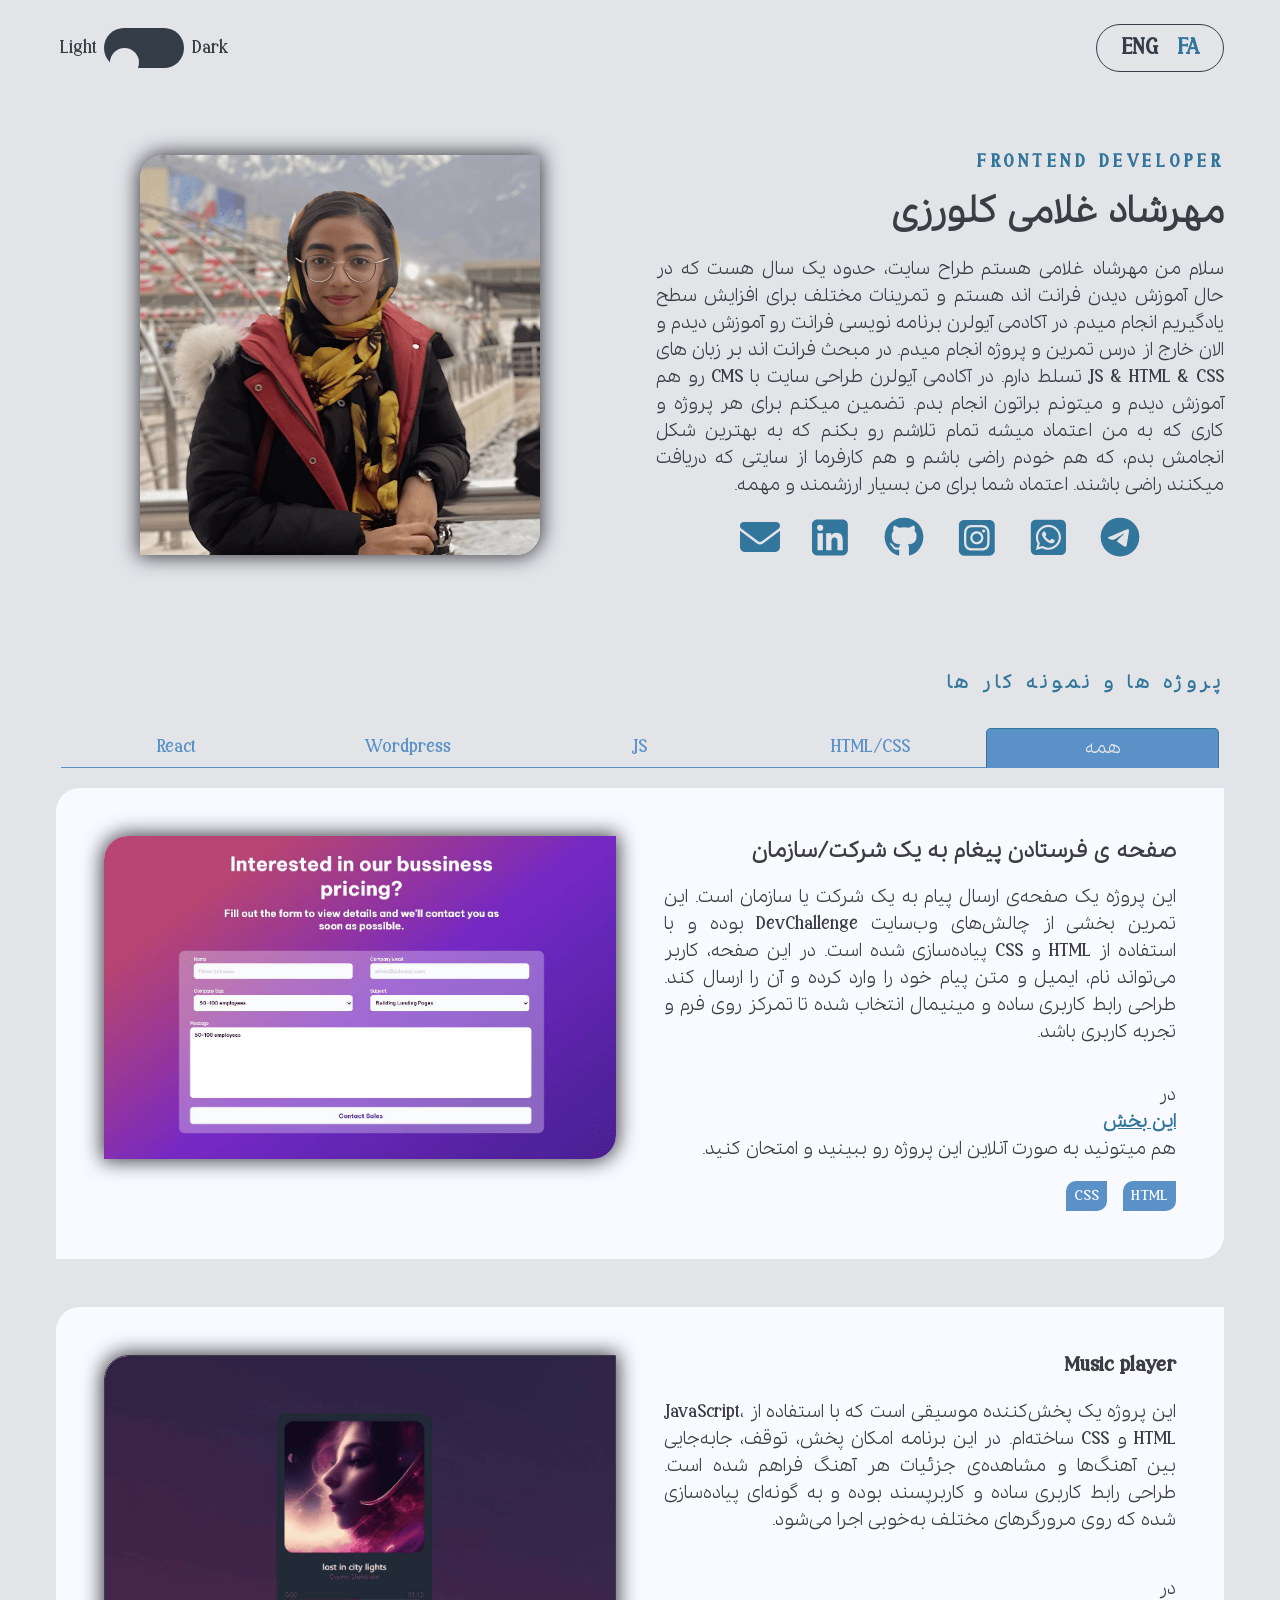
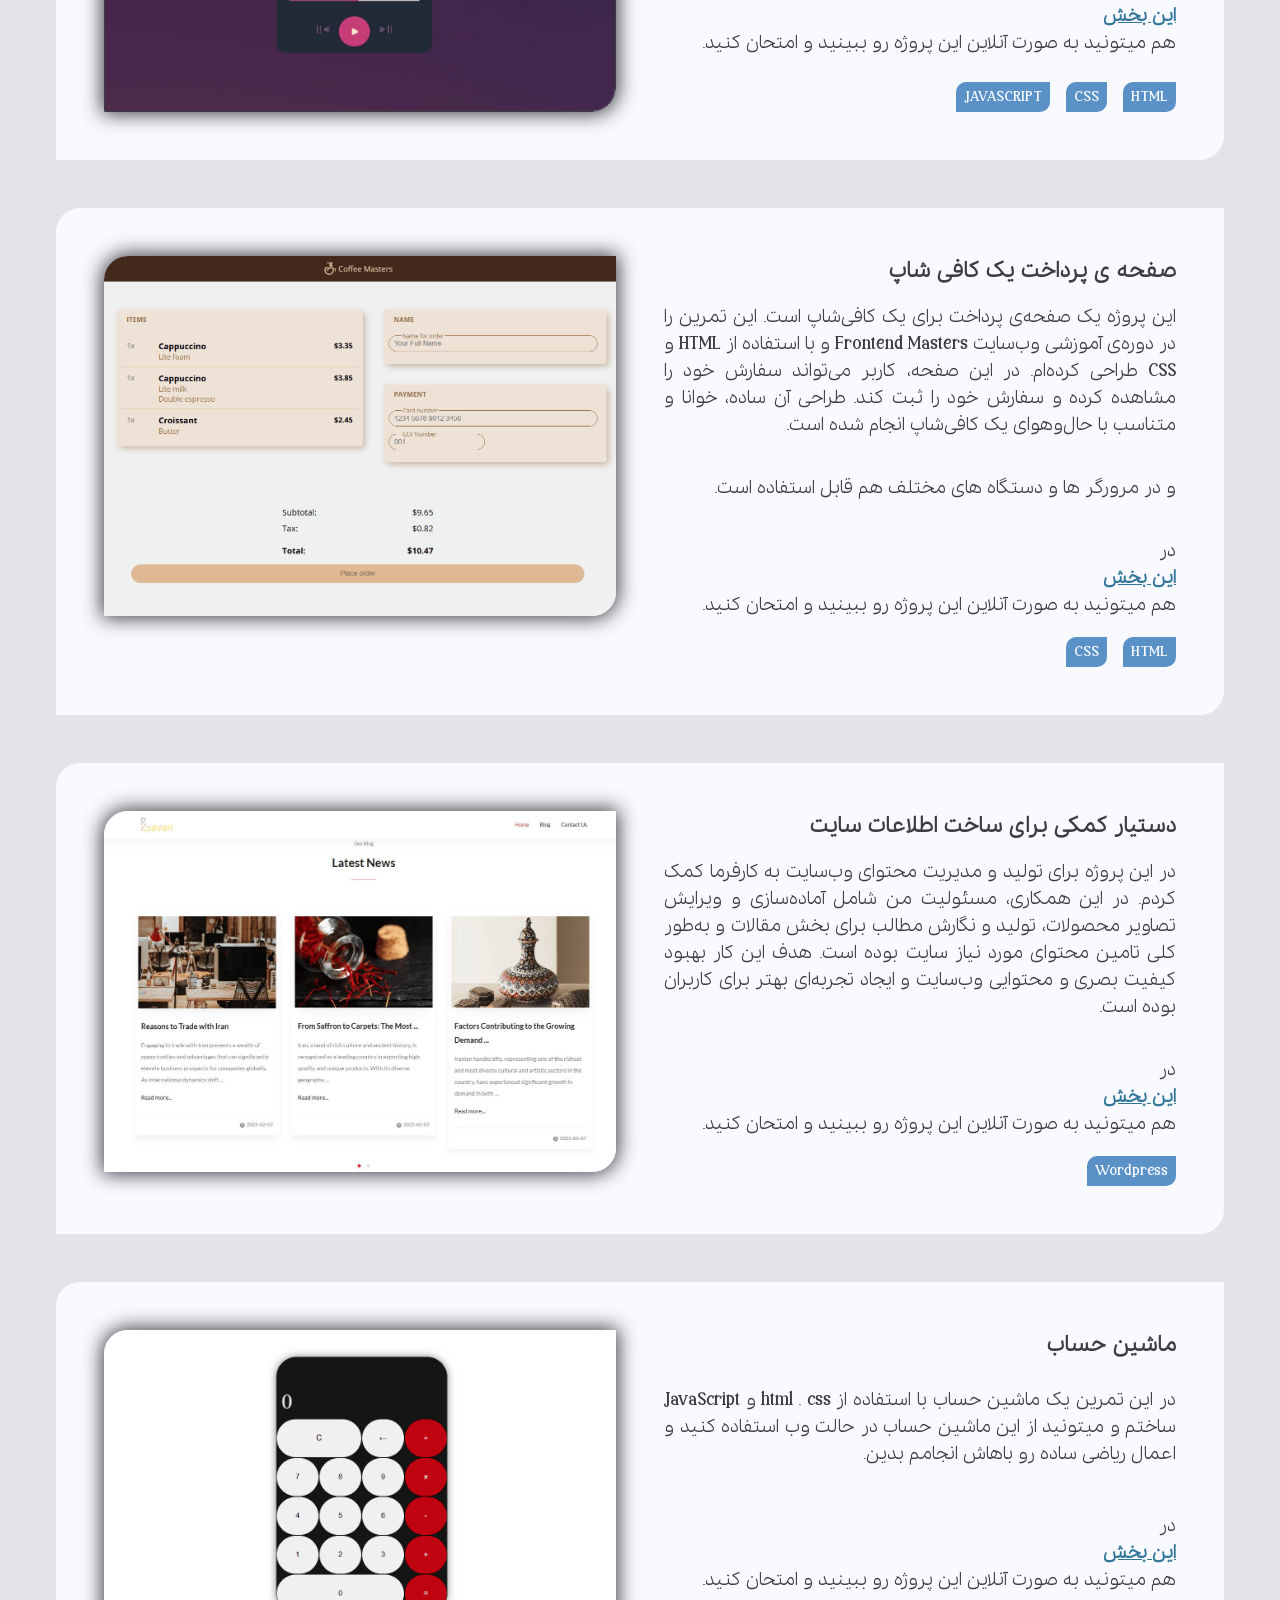
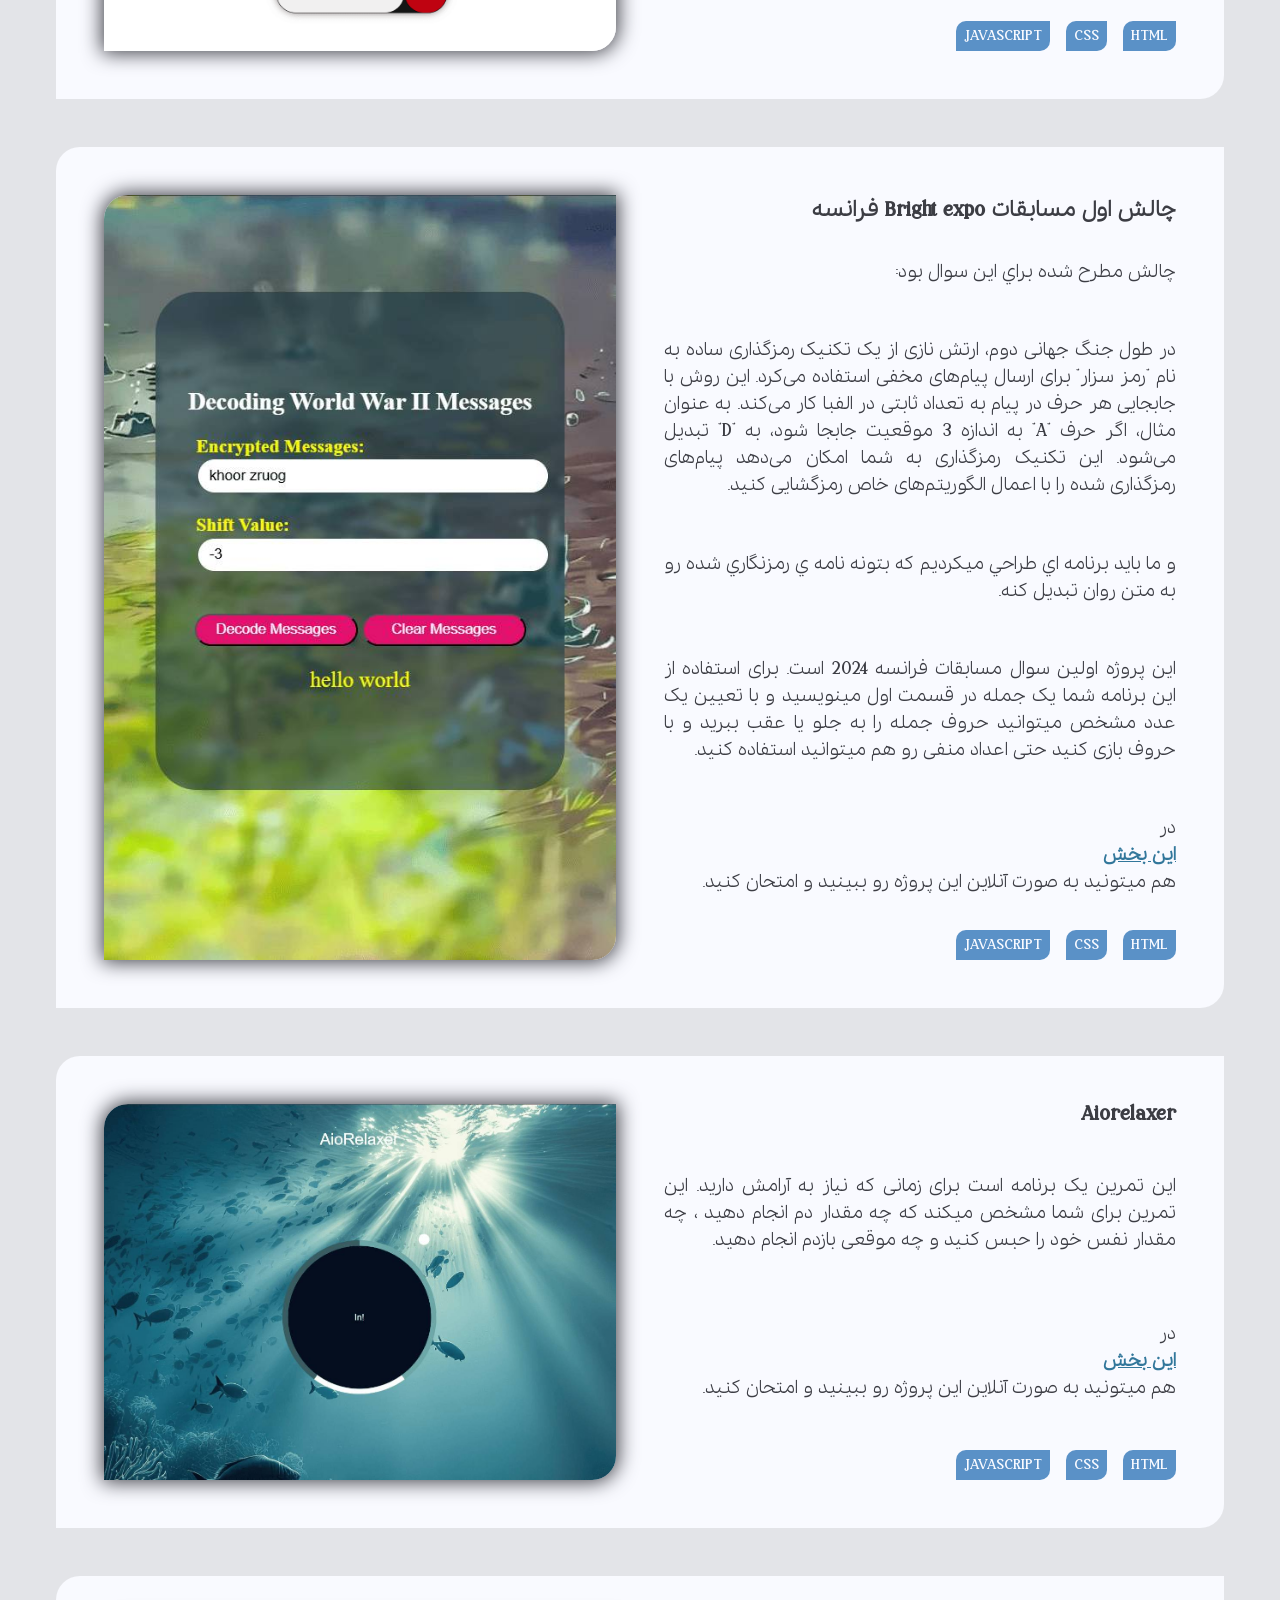
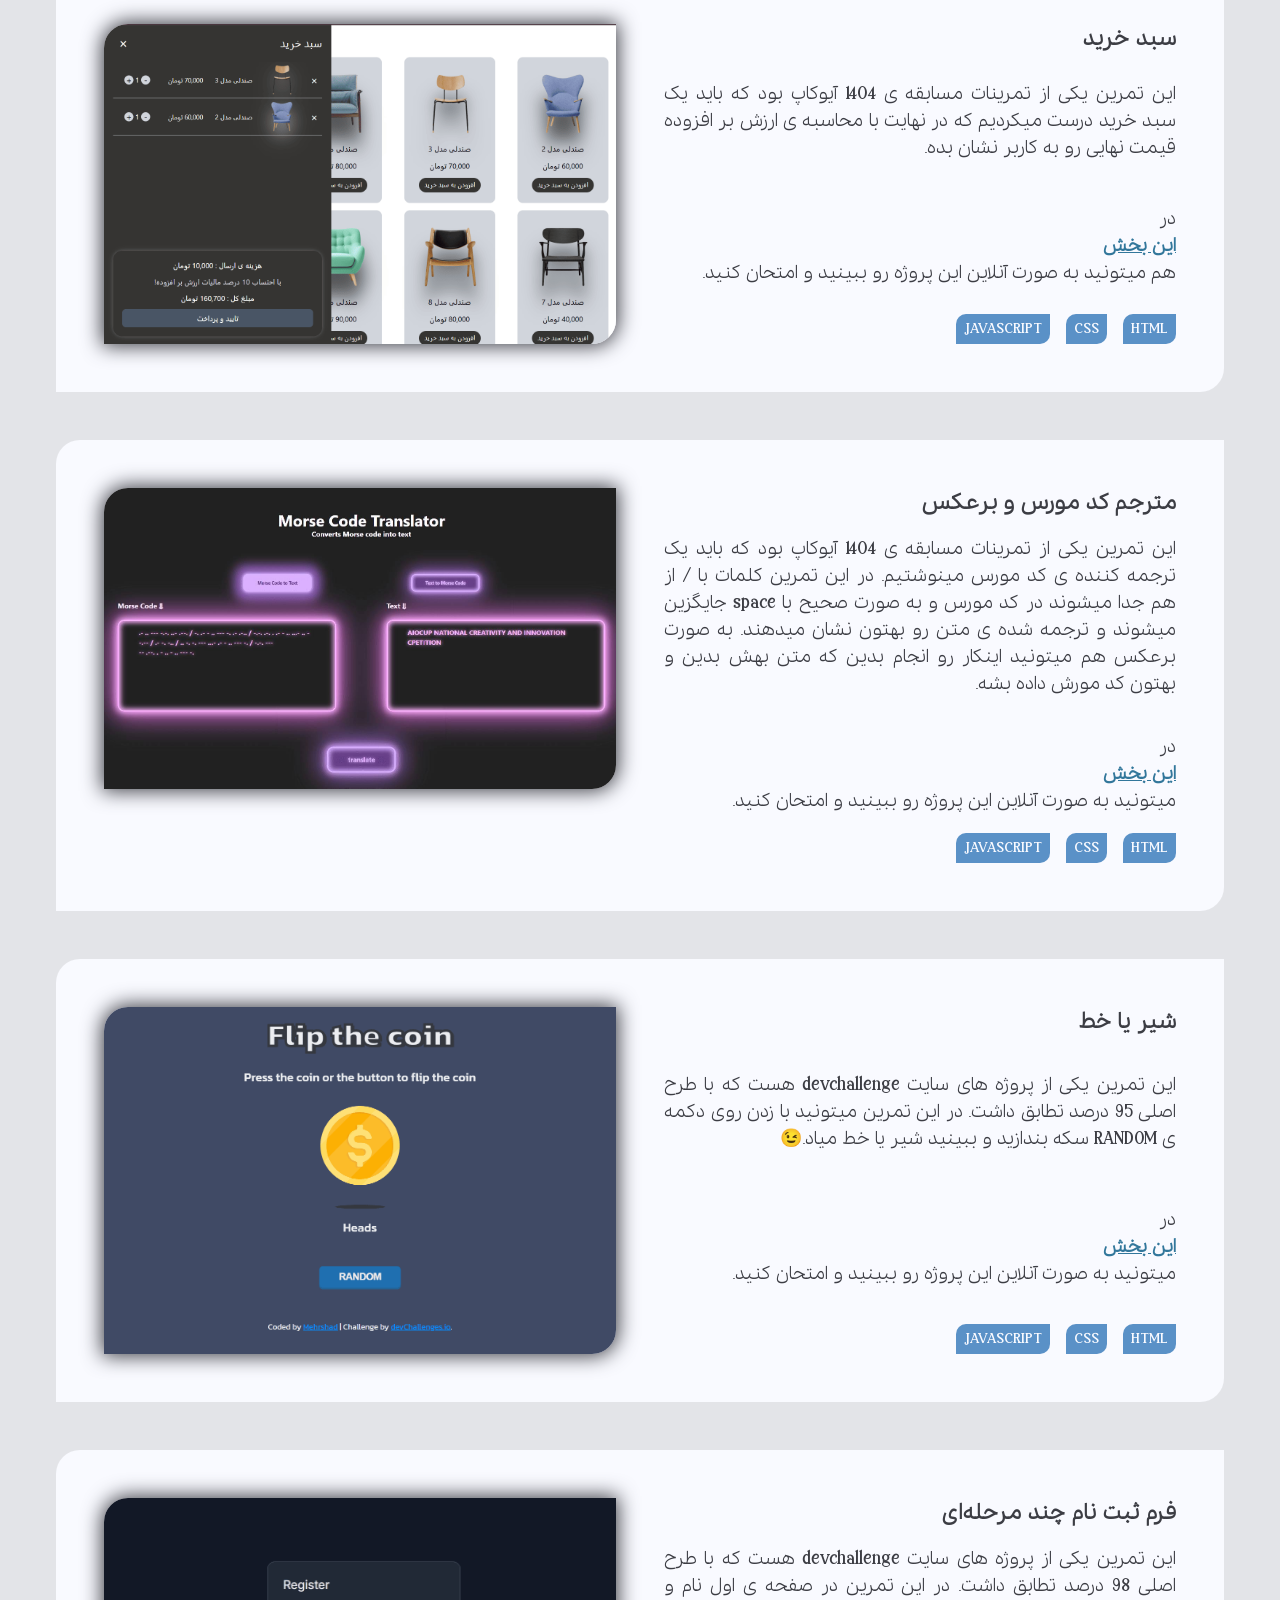
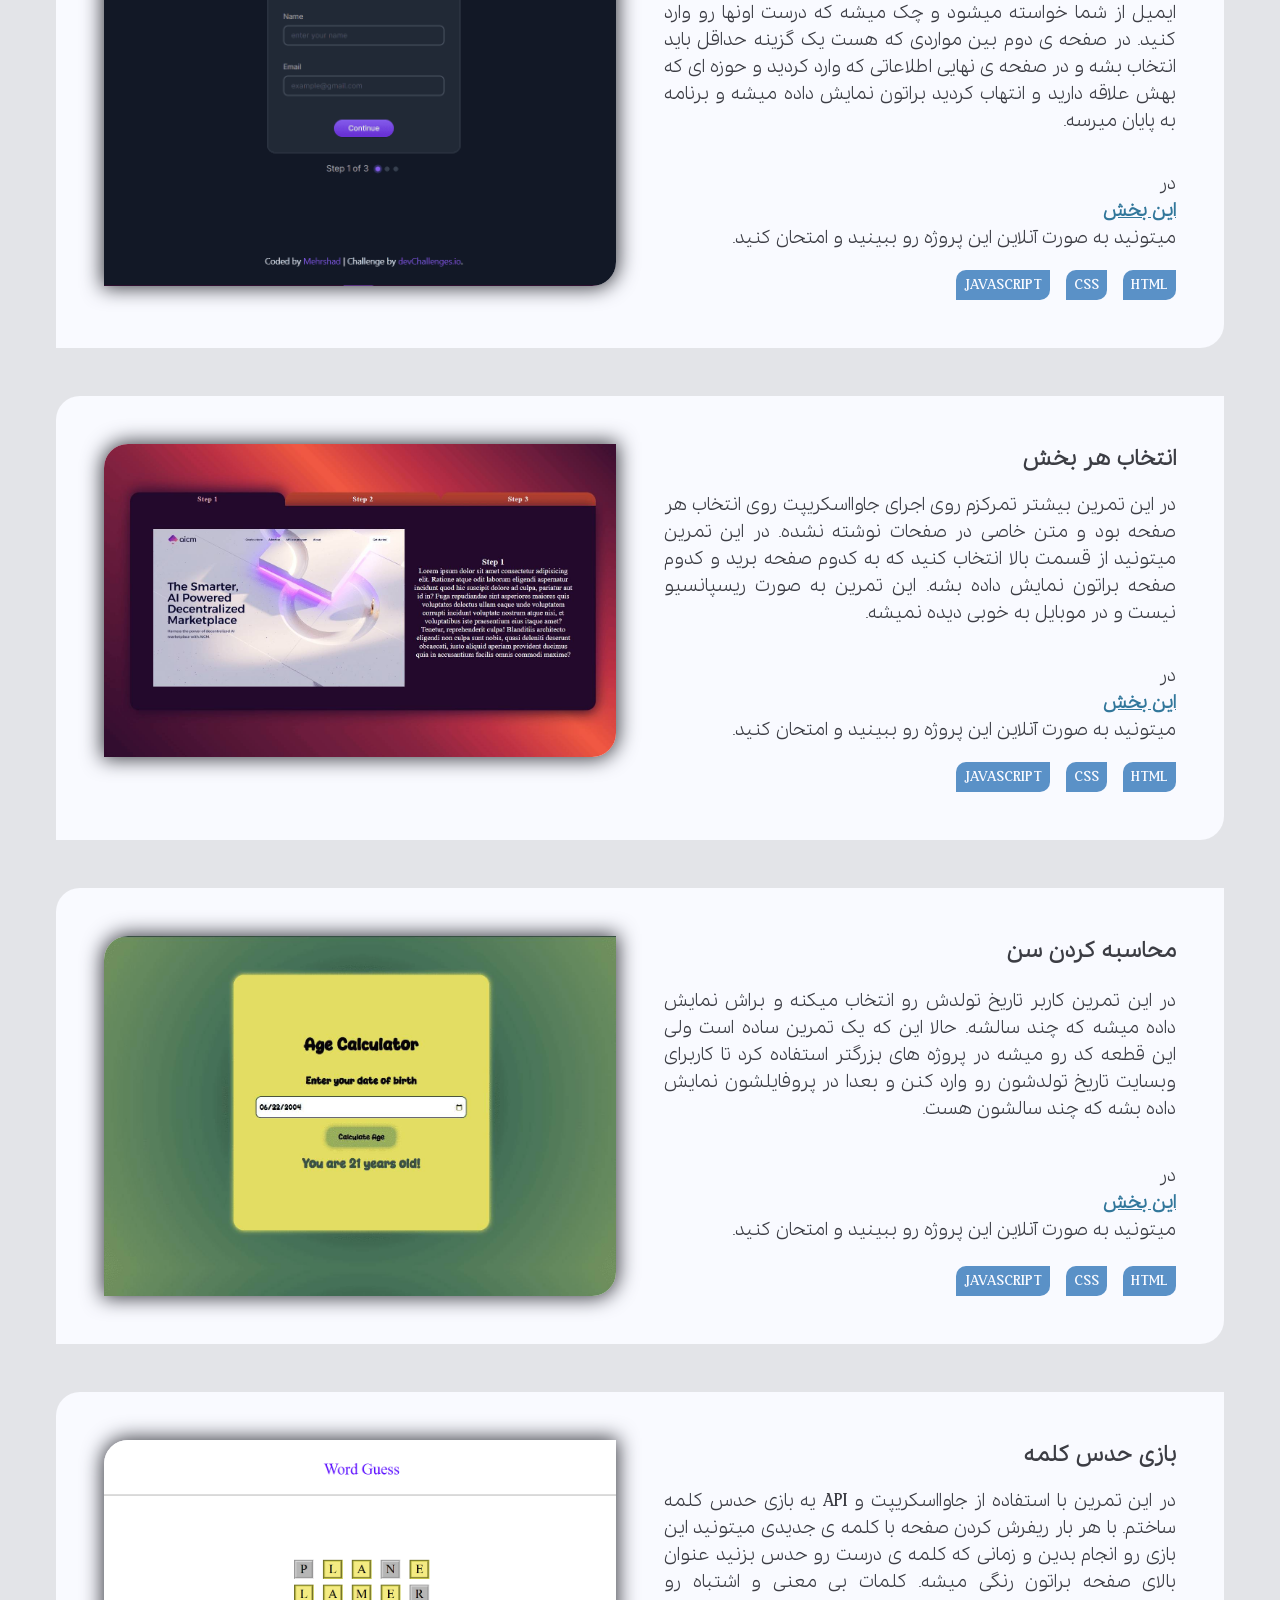
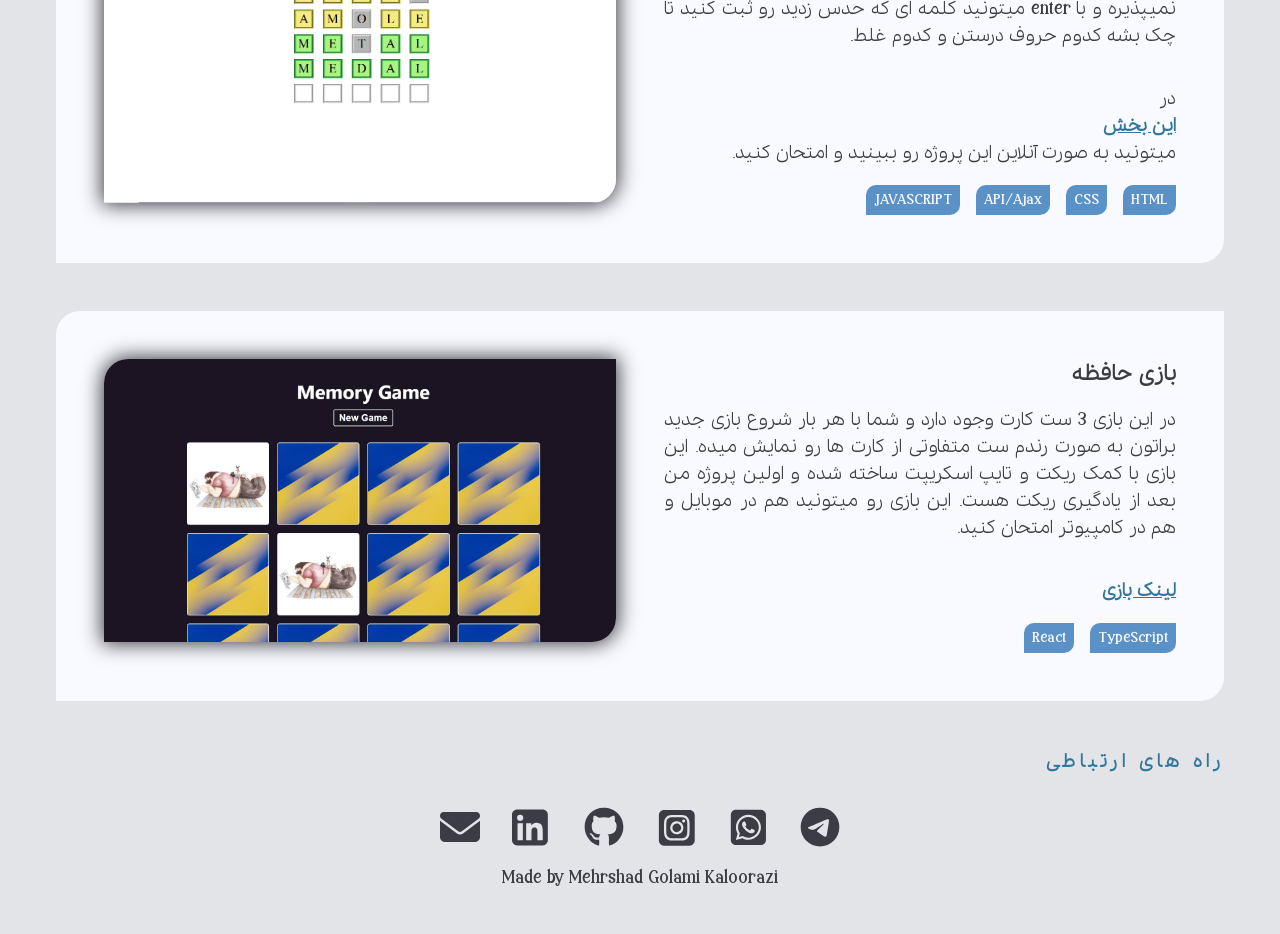
==== commit 2da61b2d: "js and css modifications" ====
--- a/index.html
+++ b/index.html
@@ -53,11 +53,9 @@
                     <path d="M165.9 397.4c0 2-2.3 3.6-5.2 3.6-3.3 .3-5.6-1.3-5.6-3.6 0-2 2.3-3.6 5.2-3.6 3-.3 5.6 1.3 5.6 3.6zm-31.1-4.5c-.7 2 1.3 4.3 4.3 4.9 2.6 1 5.6 0 6.2-2s-1.3-4.3-4.3-5.2c-2.6-.7-5.5 .3-6.2 2.3zm44.2-1.7c-2.9 .7-4.9 2.6-4.6 4.9 .3 2 2.9 3.3 5.9 2.6 2.9-.7 4.9-2.6 4.6-4.6-.3-1.9-3-3.2-5.9-2.9zM244.8 8C106.1 8 0 113.3 0 252c0 110.9 69.8 205.8 169.5 239.2 12.8 2.3 17.3-5.6 17.3-12.1 0-6.2-.3-40.4-.3-61.4 0 0-70 15-84.7-29.8 0 0-11.4-29.1-27.8-36.6 0 0-22.9-15.7 1.6-15.4 0 0 24.9 2 38.6 25.8 21.9 38.6 58.6 27.5 72.9 20.9 2.3-16 8.8-27.1 16-33.7-55.9-6.2-112.3-14.3-112.3-110.5 0-27.5 7.6-41.3 23.6-58.9-2.6-6.5-11.1-33.3 2.6-67.9 20.9-6.5 69 27 69 27 20-5.6 41.5-8.5 62.8-8.5s42.8 2.9 62.8 8.5c0 0 48.1-33.6 69-27 13.7 34.7 5.2 61.4 2.6 67.9 16 17.7 25.8 31.5 25.8 58.9 0 96.5-58.9 104.2-114.8 110.5 9.2 7.9 17 22.9 17 46.4 0 33.7-.3 75.4-.3 83.6 0 6.5 4.6 14.4 17.3 12.1C428.2 457.8 496 362.9 496 252 496 113.3 383.5 8 244.8 8zM97.2 352.9c-1.3 1-1 3.3 .7 5.2 1.6 1.6 3.9 2.3 5.2 1 1.3-1 1-3.3-.7-5.2-1.6-1.6-3.9-2.3-5.2-1zm-10.8-8.1c-.7 1.3 .3 2.9 2.3 3.9 1.6 1 3.6 .7 4.3-.7 .7-1.3-.3-2.9-2.3-3.9-2-.6-3.6-.3-4.3 .7zm32.4 35.6c-1.6 1.3-1 4.3 1.3 6.2 2.3 2.3 5.2 2.6 6.5 1 1.3-1.3 .7-4.3-1.3-6.2-2.2-2.3-5.2-2.6-6.5-1zm-11.4-14.7c-1.6 1-1.6 3.6 0 5.9 1.6 2.3 4.3 3.3 5.6 2.3 1.6-1.3 1.6-3.9 0-6.2-1.4-2.3-4-3.3-5.6-2z" class="social" />
                   </svg></a></li>
                   <li><a href="www.linkedin.com/in/mehrshad-ghoalmi">
-                    <svg xmlns="http://www.w3.org/2000/svg" viewBox="0 0 640 640">
+                    <svg xmlns="http://www.w3.org/2000/svg" viewBox="0 0 500 500">
                       <title>LinkedIn</title>
-                      <path d="M512 96L127.9 96C110.3 96 96 110.5 96 128.3L96 511.7C96 529.5 110.3 544 127.9 544L512 544C529.6 544 544 529.5 544 511.7L544 128.3C544 110.5 529.6 96 512 96zM231.4 480L165 480L165 266.2L231.5 266.2L231.5 480L231.4 480zM198.2 160C219.5 160 236.7 177.2 236.7 198.5C236.7 219.8 219.5 237 198.2 237C176.9 237 159.7 219.8 159.7 198.5C159.7 177.2 176.9 160 198.2 160zM480.3 480L413.9 480L413.9 376C413.9 351.2 413.4 319.3 379.4 319.3C344.8 319.3 339.5 346.3 339.5 374.2L339.5 480L273.1 480L273.1 266.2L336.8 266.2L336.8 295.4L337.7 295.4C346.6 278.6 368.3 260.9 400.6 260.9C467.8 260.9 480.3 305.2 480.3 362.8L480.3 480z"/>
-                    </svg></a>
-                  </li>
+                      <path d="M64 32C28.7 32 0 60.7 0 96L0 416c0 35.3 28.7 64 64 64l320 0c35.3 0 64-28.7 64-64l0-320c0-35.3-28.7-64-64-64L64 32zm5 170.2l66.5 0 0 213.8-66.5 0 0-213.8zm71.7-67.7a38.5 38.5 0 1 1 -77 0 38.5 38.5 0 1 1 77 0zM317.9 416l0-104c0-24.8-.5-56.7-34.5-56.7-34.6 0-39.9 27-39.9 54.9l0 105.8-66.4 0 0-213.8 63.7 0 0 29.2 .9 0c8.9-16.8 30.6-34.5 62.9-34.5 67.2 0 79.7 44.3 79.7 101.9l0 117.2-66.4 0z" class="social"/></svg></a></li>
               <li><a href="mailto:megh92701@gmail.com"><svg xmlns="http://www.w3.org/2000/svg" viewBox="0 0 512 512">
                 <title>Email</title>
                     <path d="M48 64C21.5 64 0 85.5 0 112c0 15.1 7.1 29.3 19.2 38.4L236.8 313.6c11.4 8.5 27 8.5 38.4 0L492.8 150.4c12.1-9.1 19.2-23.3 19.2-38.4c0-26.5-21.5-48-48-48L48 64zM0 176L0 384c0 35.3 28.7 64 64 64l384 0c35.3 0 64-28.7 64-64l0-208L294.4 339.2c-22.8 17.1-54 17.1-76.8 0L0 176z" class="social" />
@@ -101,7 +99,7 @@
                 <li>CSS</li>
               </ul>
             </div>
-            <img src="Projects/contact-page.png" alt="Contact Page">
+            <img src="Projects/contact-page.jpg" alt="Contact Page">
           </article>
           <article class="project">
             <div class="text">
@@ -119,7 +117,7 @@
               </ul>
               
             </div>
-            <img src="Projects/music-palyer.png" alt="Grid-based layout with 3 columns and 4 rows, some merged, featuring planets and moons." class="img-border">
+            <img src="Projects/music-palyer.jpg" alt="Grid-based layout with 3 columns and 4 rows, some merged, featuring planets and moons." class="img-border">
 
           </article>
           <article class="project">
@@ -137,7 +135,7 @@
                 <li>CSS</li>
               </ul>
             </div>
-            <img src="Projects/coffee-masters.png" alt="A page for placing order in a cafe">
+            <img src="Projects/coffee-masters.jpg" alt="A page for placing order in a cafe">
           </article>
           <article class="project">
             <div class="text">
@@ -152,7 +150,7 @@
                 <li>Wordpress</li>
               </ul>
             </div>
-            <img src="Projects/پروژه 1.png" alt="A page for placing order in a cafe">
+            <img src="Projects/پروژه 1.jpg" alt="A page for placing order in a cafe">
           </article>
           <article class="project">
             <div class="text">
@@ -168,7 +166,7 @@
                 <li>JAVASCRIPT</li>
               </ul>
             </div>
-            <img src="Projects/calculator.png" alt="Calculator">
+            <img src="Projects/calculator.jpg" alt="Calculator">
           </article>
           <article class="project">
             <div class="text">
@@ -187,8 +185,8 @@
                 <li>JAVASCRIPT</li>
               </ul>
             </div>
-            <img class="in-desktop" src="Projects/BrightExpo Challenge1.png" alt="BrightExpo Challenge1">
-            <img class="in-mobile" src="Projects/BrightExpo Challenge.png" alt="BrightExpo Challenge1">
+            <img class="in-desktop" src="Projects/BrightExpo Challenge1.jpg" alt="BrightExpo Challenge1">
+            <img class="in-mobile" src="Projects/BrightExpo Challenge.jpg" alt="BrightExpo Challenge1">
           </article>
           <article class="project">
             <div class="text">
@@ -204,7 +202,7 @@
                 <li>JAVASCRIPT</li>
               </ul>
             </div>
-            <img src="Projects/aiorelaxer.png" alt="A page for relaxing(breath)">
+            <img src="Projects/aiorelaxer.jpg" alt="A page for relaxing(breath)">
           </article>
           <article class="project">
             <div class="text">
@@ -220,7 +218,7 @@
                 <li>JAVASCRIPT</li>
               </ul>
             </div>
-            <img src="Projects/sabad kharid.png" alt="A shopping cart project">
+            <img src="Projects/sabad kharid.jpg" alt="A shopping cart project">
           </article>
           <article class="project">
             <div class="text">
@@ -238,7 +236,7 @@
                 <li>JAVASCRIPT</li>
               </ul>
             </div>
-            <img src="Projects/morse-code-translator.png" alt="a translator for morse code to text and vice versa">
+            <img src="Projects/morse-code-translator.jpg" alt="a translator for morse code to text and vice versa">
           </article>
           <article class="project">
             <div class="text">
@@ -256,7 +254,7 @@
                 <li>JAVASCRIPT</li>
               </ul>
             </div>
-            <img src="Projects/flip-the-coin.png" alt="flip the coin page">
+            <img src="Projects/flip-the-coin.jpg" alt="flip the coin page">
           </article>
           <article class="project">
             <div class="text">
@@ -275,7 +273,7 @@
                 <li>JAVASCRIPT</li>
               </ul>
             </div>
-            <img src="Projects/multi-step-register-form.png" alt="flip the coin page">
+            <img src="Projects/multi-step-register-form.jpg" alt="flip the coin page">
           </article>
           <article class="project">
             <div class="text">
@@ -294,7 +292,7 @@
                 <li>JAVASCRIPT</li>
               </ul>
             </div>
-            <img src="Projects/tab-sections.png" alt="tab chosing project">
+            <img src="Projects/tab-sections.jpg" alt="tab chosing project">
           </article>
           <article class="project">
             <div class="text">
@@ -312,7 +310,7 @@
                 <li>JAVASCRIPT</li>
               </ul>
             </div>
-            <img src="Projects/Calculate-Age.png" alt="tab chosing project">
+            <img src="Projects/Calculate-Age.jpg" alt="tab chosing project">
           </article>
           <article class="project">
             <div class="text">
@@ -332,24 +330,24 @@
                 <li>JAVASCRIPT</li>
               </ul>
             </div>
-            <img src="Projects/WordGuess-Game.png" alt="tab chosing project">
+            <img src="Projects/WordGuess-Game.jpg" alt="tab chosing project">
           </article>
           <article class="project">
             <div class="text">
               <h3>بازی حافظه</h3>
               <p>
-                در این بازی 3 ست کارت وجود دارد و شما با هر بار شروع بازی جدید براتون به صورت رندم ست متفاوتی از کارت ها رو نمایش میده. این بازی با کمک ریکت و تایپ اسکریپت ساخته شده واولین پروژه من بعد از یادگیری ریکت هست.
+                در این بازی 3 ست کارت وجود دارد و شما با هر بار شروع بازی جدید براتون به صورت رندم ست متفاوتی از کارت ها رو نمایش میده. این بازی با کمک ریکت و تایپ اسکریپت ساخته شده و اولین پروژه من بعد از یادگیری ریکت هست.
                 این بازی رو میتونید هم در موبایل و هم در کامپیوتر امتحان کنید.
               </p>
-              <p>در 
+              <p>
                 <a target="_blank" href="https://mehrghk.github.io/Memory-game/">لینک بازی</a> 
               </p>
               <ul>
-                <li>REACT</li>
-                <li>TYPESCRIPT</li>
-              </ul>
-            </div>
-            <img src="Projects/Memory-Game.png" alt="tab chosing project">
+                <li>TypeScript</li>
+                <li>React</li>
+              </ul>
+            </div>
+            <img src="Projects/Memory-Game.jpg" alt="tab chosing project">
           </article>
         </div>
         <div class="CSS-panel projects"></div>
@@ -362,33 +360,32 @@
         <h2 class="h2-footer">راه های ارتباطی</h2>
         <div class="footer-text">
           <ul class="icons">
-            <li><a href="https://t.me/Mehr_shad" target="_blank"><svg xmlns="http://www.w3.org/2000/svg" viewBox="0 0 512 512">
-                <title>Telegram</title>
-                <path d="M256 8a248 248 0 1 0 0 496 248 248 0 1 0 0-496zM371 176.7c-3.7 39.2-19.9 134.4-28.1 178.3-3.5 18.6-10.3 24.8-16.9 25.4-14.4 1.3-25.3-9.5-39.3-18.7-21.8-14.3-34.2-23.2-55.3-37.2-24.5-16.1-8.6-25 5.3-39.5 3.7-3.8 67.1-61.5 68.3-66.7 .2-.7 .3-3.1-1.2-4.4s-3.6-.8-5.1-.5c-2.2 .5-37.1 23.5-104.6 69.1-9.9 6.8-18.9 10.1-26.9 9.9-8.9-.2-25.9-5-38.6-9.1-15.5-5-27.9-7.7-26.8-16.3 .6-4.5 6.7-9 18.4-13.7 72.3-31.5 120.5-52.3 144.6-62.3 68.9-28.6 83.2-33.6 92.5-33.8 2.1 0 6.6 .5 9.6 2.9 2 1.7 3.2 4.1 3.5 6.7 .5 3.2 .6 6.5 .4 9.8z" class="social"/>
+              <li><a href="https://t.me/Mehr_shad" target="_blank"><svg xmlns="http://www.w3.org/2000/svg" viewBox="0 0 512 512">
+                  <!--!Font Awesome Free v7.0.0 by @fontawesome - https://fontawesome.com License - https://fontawesome.com/license/free Copyright 2025 Fonticons, Inc.-->
+                  <title>Telegram</title>
+                  <path d="M256 8a248 248 0 1 0 0 496 248 248 0 1 0 0-496zM371 176.7c-3.7 39.2-19.9 134.4-28.1 178.3-3.5 18.6-10.3 24.8-16.9 25.4-14.4 1.3-25.3-9.5-39.3-18.7-21.8-14.3-34.2-23.2-55.3-37.2-24.5-16.1-8.6-25 5.3-39.5 3.7-3.8 67.1-61.5 68.3-66.7 .2-.7 .3-3.1-1.2-4.4s-3.6-.8-5.1-.5c-2.2 .5-37.1 23.5-104.6 69.1-9.9 6.8-18.9 10.1-26.9 9.9-8.9-.2-25.9-5-38.6-9.1-15.5-5-27.9-7.7-26.8-16.3 .6-4.5 6.7-9 18.4-13.7 72.3-31.5 120.5-52.3 144.6-62.3 68.9-28.6 83.2-33.6 92.5-33.8 2.1 0 6.6 .5 9.6 2.9 2 1.7 3.2 4.1 3.5 6.7 .5 3.2 .6 6.5 .4 9.8z" class="social"/>
+                </svg></a></li>
+              <li><a href="https://wa.me/qr/Z7FU225FASTUP1" target="_blank"><svg xmlns="http://www.w3.org/2000/svg" viewBox="60 60 510 510">
+                <title>Whatsapp</title>
+                  <path d="M188.1 318.6C188.1 343.5 195.1 367.8 208.3 388.7L211.4 393.7L198.1 442.3L248 429.2L252.8 432.1C273 444.1 296.2 450.5 319.9 450.5L320 450.5C392.6 450.5 453.3 391.4 453.3 318.7C453.3 283.5 438.1 250.4 413.2 225.5C388.2 200.5 355.2 186.8 320 186.8C247.3 186.8 188.2 245.9 188.1 318.6zM370.8 394C358.2 395.9 348.4 394.9 323.3 384.1C286.5 368.2 261.5 332.6 256.4 325.4C256 324.8 255.7 324.5 255.6 324.3C253.6 321.7 239.4 302.8 239.4 283.3C239.4 264.9 248.4 255.4 252.6 251C252.9 250.7 253.1 250.5 253.3 250.2C256.9 246.2 261.2 245.2 263.9 245.2C266.5 245.2 269.2 245.2 271.5 245.3L272.3 245.3C274.6 245.3 277.5 245.3 280.4 252.1C281.6 255 283.4 259.4 285.3 263.9C288.6 271.9 292 280.2 292.6 281.5C293.6 283.5 294.3 285.8 292.9 288.4C289.5 295.2 286 298.8 283.6 301.4C280.5 304.6 279.1 306.1 281.3 310C296.6 336.3 311.9 345.4 335.2 357.1C339.2 359.1 341.5 358.8 343.8 356.1C346.1 353.5 353.7 344.5 356.3 340.6C358.9 336.6 361.6 337.3 365.2 338.6C368.8 339.9 388.3 349.5 392.3 351.5C393.1 351.9 393.8 352.2 394.4 352.5C397.2 353.9 399.1 354.8 399.9 356.1C400.8 358 400.8 366 397.5 375.2C394.2 384.5 378.4 392.9 370.8 394zM544 160C544 124.7 515.3 96 480 96L160 96C124.7 96 96 124.7 96 160L96 480C96 515.3 124.7 544 160 544L480 544C515.3 544 544 515.3 544 480L544 160zM244.1 457.9L160 480L182.5 397.8C168.6 373.8 161.3 346.5 161.3 318.5C161.4 231.1 232.5 160 319.9 160C362.3 160 402.1 176.5 432.1 206.5C462 236.5 480 276.3 480 318.7C480 406.1 407.3 477.2 319.9 477.2C293.3 477.2 267.2 470.5 244.1 457.9z" class="social"/>
+                </svg></a></li>
+              <li><a href="https://www.instagram.com/web_with_mehrshad" target="_blank"><svg xmlns="http://www.w3.org/2000/svg" viewBox="60 60 500 500">
+                <title>Instagram</title>
+                <path d="M290.4 275.7C274 286 264.5 304.5 265.5 323.8C266.6 343.2 278.2 360.4 295.6 368.9C313.1 377.3 333.8 375.5 349.6 364.3C366 354 375.5 335.5 374.5 316.2C373.4 296.8 361.8 279.6 344.4 271.1C326.9 262.7 306.2 264.5 290.4 275.7zM432.7 207.3C427.5 202.1 421.2 198 414.3 195.3C396.2 188.2 356.7 188.5 331.2 188.8C327.1 188.8 323.3 188.9 320 188.9C316.7 188.9 312.8 188.9 308.6 188.8C283.1 188.5 243.8 188.1 225.7 195.3C218.8 198 212.6 202.1 207.3 207.3C202 212.5 198 218.8 195.3 225.7C188.2 243.8 188.6 283.4 188.8 308.9C188.8 313 188.9 316.8 188.9 320C188.9 323.2 188.9 327 188.8 331.1C188.6 356.6 188.2 396.2 195.3 414.3C198 421.2 202.1 427.4 207.3 432.7C212.5 438 218.8 442 225.7 444.7C243.8 451.8 283.3 451.5 308.8 451.2C312.9 451.2 316.7 451.1 320 451.1C323.3 451.1 327.2 451.1 331.4 451.2C356.9 451.5 396.2 451.9 414.3 444.7C421.2 442 427.4 437.9 432.7 432.7C438 427.5 442 421.2 444.7 414.3C451.9 396.3 451.5 356.9 451.2 331.3C451.2 327.1 451.1 323.2 451.1 319.9C451.1 316.6 451.1 312.8 451.2 308.5C451.5 283 451.9 243.6 444.7 225.5C442 218.6 437.9 212.4 432.7 207.1L432.7 207.3zM365.6 251.8C383.7 263.9 396.2 282.7 400.5 304C404.8 325.3 400.3 347.5 388.2 365.6C382.2 374.6 374.5 382.2 365.6 388.2C356.7 394.2 346.6 398.3 336 400.4C314.7 404.6 292.5 400.2 274.4 388.1C256.3 376 243.8 357.2 239.5 335.9C235.2 314.6 239.7 292.4 251.7 274.3C263.7 256.2 282.6 243.7 303.9 239.4C325.2 235.1 347.4 239.6 365.5 251.6L365.6 251.6zM394.8 250.5C391.7 248.4 389.2 245.4 387.7 241.9C386.2 238.4 385.9 234.6 386.6 230.8C387.3 227 389.2 223.7 391.8 221C394.4 218.3 397.9 216.5 401.6 215.8C405.3 215.1 409.2 215.4 412.7 216.9C416.2 218.4 419.2 220.8 421.3 223.9C423.4 227 424.5 230.7 424.5 234.5C424.5 237 424 239.5 423.1 241.8C422.2 244.1 420.7 246.2 419 248C417.3 249.8 415.1 251.2 412.8 252.2C410.5 253.2 408 253.7 405.5 253.7C401.7 253.7 398 252.6 394.9 250.5L394.8 250.5zM544 160C544 124.7 515.3 96 480 96L160 96C124.7 96 96 124.7 96 160L96 480C96 515.3 124.7 544 160 544L480 544C515.3 544 544 515.3 544 480L544 160zM453 453C434.3 471.7 411.6 477.6 386 478.9C359.6 480.4 280.4 480.4 254 478.9C228.4 477.6 205.7 471.7 187 453C168.3 434.3 162.4 411.6 161.2 386C159.7 359.6 159.7 280.4 161.2 254C162.5 228.4 168.3 205.7 187 187C205.7 168.3 228.5 162.4 254 161.2C280.4 159.7 359.6 159.7 386 161.2C411.6 162.5 434.3 168.3 453 187C471.7 205.7 477.6 228.4 478.8 254C480.3 280.3 480.3 359.4 478.8 385.9C477.5 411.5 471.7 434.2 453 452.9L453 453z" class="social"/>
               </svg></a></li>
-            <li><a href="https://wa.me/qr/Z7FU225FASTUP1" target="_blank"><svg xmlns="http://www.w3.org/2000/svg" viewBox="60 60 510 510">
-              <title>Whatsapp</title>
-              <path d="M188.1 318.6C188.1 343.5 195.1 367.8 208.3 388.7L211.4 393.7L198.1 442.3L248 429.2L252.8 432.1C273 444.1 296.2 450.5 319.9 450.5L320 450.5C392.6 450.5 453.3 391.4 453.3 318.7C453.3 283.5 438.1 250.4 413.2 225.5C388.2 200.5 355.2 186.8 320 186.8C247.3 186.8 188.2 245.9 188.1 318.6zM370.8 394C358.2 395.9 348.4 394.9 323.3 384.1C286.5 368.2 261.5 332.6 256.4 325.4C256 324.8 255.7 324.5 255.6 324.3C253.6 321.7 239.4 302.8 239.4 283.3C239.4 264.9 248.4 255.4 252.6 251C252.9 250.7 253.1 250.5 253.3 250.2C256.9 246.2 261.2 245.2 263.9 245.2C266.5 245.2 269.2 245.2 271.5 245.3L272.3 245.3C274.6 245.3 277.5 245.3 280.4 252.1C281.6 255 283.4 259.4 285.3 263.9C288.6 271.9 292 280.2 292.6 281.5C293.6 283.5 294.3 285.8 292.9 288.4C289.5 295.2 286 298.8 283.6 301.4C280.5 304.6 279.1 306.1 281.3 310C296.6 336.3 311.9 345.4 335.2 357.1C339.2 359.1 341.5 358.8 343.8 356.1C346.1 353.5 353.7 344.5 356.3 340.6C358.9 336.6 361.6 337.3 365.2 338.6C368.8 339.9 388.3 349.5 392.3 351.5C393.1 351.9 393.8 352.2 394.4 352.5C397.2 353.9 399.1 354.8 399.9 356.1C400.8 358 400.8 366 397.5 375.2C394.2 384.5 378.4 392.9 370.8 394zM544 160C544 124.7 515.3 96 480 96L160 96C124.7 96 96 124.7 96 160L96 480C96 515.3 124.7 544 160 544L480 544C515.3 544 544 515.3 544 480L544 160zM244.1 457.9L160 480L182.5 397.8C168.6 373.8 161.3 346.5 161.3 318.5C161.4 231.1 232.5 160 319.9 160C362.3 160 402.1 176.5 432.1 206.5C462 236.5 480 276.3 480 318.7C480 406.1 407.3 477.2 319.9 477.2C293.3 477.2 267.2 470.5 244.1 457.9z" class="social"/>
-            </svg></a></li>
-            <li><a href="https://www.instagram.com/web_with_mehrshad" target="_blank"><svg xmlns="http://www.w3.org/2000/svg" viewBox="60 60 500 500">
-              <title>Instagram</title>
-              <path d="M290.4 275.7C274 286 264.5 304.5 265.5 323.8C266.6 343.2 278.2 360.4 295.6 368.9C313.1 377.3 333.8 375.5 349.6 364.3C366 354 375.5 335.5 374.5 316.2C373.4 296.8 361.8 279.6 344.4 271.1C326.9 262.7 306.2 264.5 290.4 275.7zM432.7 207.3C427.5 202.1 421.2 198 414.3 195.3C396.2 188.2 356.7 188.5 331.2 188.8C327.1 188.8 323.3 188.9 320 188.9C316.7 188.9 312.8 188.9 308.6 188.8C283.1 188.5 243.8 188.1 225.7 195.3C218.8 198 212.6 202.1 207.3 207.3C202 212.5 198 218.8 195.3 225.7C188.2 243.8 188.6 283.4 188.8 308.9C188.8 313 188.9 316.8 188.9 320C188.9 323.2 188.9 327 188.8 331.1C188.6 356.6 188.2 396.2 195.3 414.3C198 421.2 202.1 427.4 207.3 432.7C212.5 438 218.8 442 225.7 444.7C243.8 451.8 283.3 451.5 308.8 451.2C312.9 451.2 316.7 451.1 320 451.1C323.3 451.1 327.2 451.1 331.4 451.2C356.9 451.5 396.2 451.9 414.3 444.7C421.2 442 427.4 437.9 432.7 432.7C438 427.5 442 421.2 444.7 414.3C451.9 396.3 451.5 356.9 451.2 331.3C451.2 327.1 451.1 323.2 451.1 319.9C451.1 316.6 451.1 312.8 451.2 308.5C451.5 283 451.9 243.6 444.7 225.5C442 218.6 437.9 212.4 432.7 207.1L432.7 207.3zM365.6 251.8C383.7 263.9 396.2 282.7 400.5 304C404.8 325.3 400.3 347.5 388.2 365.6C382.2 374.6 374.5 382.2 365.6 388.2C356.7 394.2 346.6 398.3 336 400.4C314.7 404.6 292.5 400.2 274.4 388.1C256.3 376 243.8 357.2 239.5 335.9C235.2 314.6 239.7 292.4 251.7 274.3C263.7 256.2 282.6 243.7 303.9 239.4C325.2 235.1 347.4 239.6 365.5 251.6L365.6 251.6zM394.8 250.5C391.7 248.4 389.2 245.4 387.7 241.9C386.2 238.4 385.9 234.6 386.6 230.8C387.3 227 389.2 223.7 391.8 221C394.4 218.3 397.9 216.5 401.6 215.8C405.3 215.1 409.2 215.4 412.7 216.9C416.2 218.4 419.2 220.8 421.3 223.9C423.4 227 424.5 230.7 424.5 234.5C424.5 237 424 239.5 423.1 241.8C422.2 244.1 420.7 246.2 419 248C417.3 249.8 415.1 251.2 412.8 252.2C410.5 253.2 408 253.7 405.5 253.7C401.7 253.7 398 252.6 394.9 250.5L394.8 250.5zM544 160C544 124.7 515.3 96 480 96L160 96C124.7 96 96 124.7 96 160L96 480C96 515.3 124.7 544 160 544L480 544C515.3 544 544 515.3 544 480L544 160zM453 453C434.3 471.7 411.6 477.6 386 478.9C359.6 480.4 280.4 480.4 254 478.9C228.4 477.6 205.7 471.7 187 453C168.3 434.3 162.4 411.6 161.2 386C159.7 359.6 159.7 280.4 161.2 254C162.5 228.4 168.3 205.7 187 187C205.7 168.3 228.5 162.4 254 161.2C280.4 159.7 359.6 159.7 386 161.2C411.6 162.5 434.3 168.3 453 187C471.7 205.7 477.6 228.4 478.8 254C480.3 280.3 480.3 359.4 478.8 385.9C477.5 411.5 471.7 434.2 453 452.9L453 453z" class="social"/>
-            </svg></a></li>
-            <li><a href="https://github.com/Mehrghk" target="_blank"><svg xmlns="http://www.w3.org/2000/svg" viewBox="0 0 496 512">
-              <title>Github</title>
-                  <path d="M165.9 397.4c0 2-2.3 3.6-5.2 3.6-3.3 .3-5.6-1.3-5.6-3.6 0-2 2.3-3.6 5.2-3.6 3-.3 5.6 1.3 5.6 3.6zm-31.1-4.5c-.7 2 1.3 4.3 4.3 4.9 2.6 1 5.6 0 6.2-2s-1.3-4.3-4.3-5.2c-2.6-.7-5.5 .3-6.2 2.3zm44.2-1.7c-2.9 .7-4.9 2.6-4.6 4.9 .3 2 2.9 3.3 5.9 2.6 2.9-.7 4.9-2.6 4.6-4.6-.3-1.9-3-3.2-5.9-2.9zM244.8 8C106.1 8 0 113.3 0 252c0 110.9 69.8 205.8 169.5 239.2 12.8 2.3 17.3-5.6 17.3-12.1 0-6.2-.3-40.4-.3-61.4 0 0-70 15-84.7-29.8 0 0-11.4-29.1-27.8-36.6 0 0-22.9-15.7 1.6-15.4 0 0 24.9 2 38.6 25.8 21.9 38.6 58.6 27.5 72.9 20.9 2.3-16 8.8-27.1 16-33.7-55.9-6.2-112.3-14.3-112.3-110.5 0-27.5 7.6-41.3 23.6-58.9-2.6-6.5-11.1-33.3 2.6-67.9 20.9-6.5 69 27 69 27 20-5.6 41.5-8.5 62.8-8.5s42.8 2.9 62.8 8.5c0 0 48.1-33.6 69-27 13.7 34.7 5.2 61.4 2.6 67.9 16 17.7 25.8 31.5 25.8 58.9 0 96.5-58.9 104.2-114.8 110.5 9.2 7.9 17 22.9 17 46.4 0 33.7-.3 75.4-.3 83.6 0 6.5 4.6 14.4 17.3 12.1C428.2 457.8 496 362.9 496 252 496 113.3 383.5 8 244.8 8zM97.2 352.9c-1.3 1-1 3.3 .7 5.2 1.6 1.6 3.9 2.3 5.2 1 1.3-1 1-3.3-.7-5.2-1.6-1.6-3.9-2.3-5.2-1zm-10.8-8.1c-.7 1.3 .3 2.9 2.3 3.9 1.6 1 3.6 .7 4.3-.7 .7-1.3-.3-2.9-2.3-3.9-2-.6-3.6-.3-4.3 .7zm32.4 35.6c-1.6 1.3-1 4.3 1.3 6.2 2.3 2.3 5.2 2.6 6.5 1 1.3-1.3 .7-4.3-1.3-6.2-2.2-2.3-5.2-2.6-6.5-1zm-11.4-14.7c-1.6 1-1.6 3.6 0 5.9 1.6 2.3 4.3 3.3 5.6 2.3 1.6-1.3 1.6-3.9 0-6.2-1.4-2.3-4-3.3-5.6-2z" class="social" />
-                </svg></a></li>
-            <li><a href="www.linkedin.com/in/mehrshad-ghoalmi">
-              <svg xmlns="http://www.w3.org/2000/svg" viewBox="0 0 640 640">
-                <title>LinkedIn</title>
-                <path d="M512 96L127.9 96C110.3 96 96 110.5 96 128.3L96 511.7C96 529.5 110.3 544 127.9 544L512 544C529.6 544 544 529.5 544 511.7L544 128.3C544 110.5 529.6 96 512 96zM231.4 480L165 480L165 266.2L231.5 266.2L231.5 480L231.4 480zM198.2 160C219.5 160 236.7 177.2 236.7 198.5C236.7 219.8 219.5 237 198.2 237C176.9 237 159.7 219.8 159.7 198.5C159.7 177.2 176.9 160 198.2 160zM480.3 480L413.9 480L413.9 376C413.9 351.2 413.4 319.3 379.4 319.3C344.8 319.3 339.5 346.3 339.5 374.2L339.5 480L273.1 480L273.1 266.2L336.8 266.2L336.8 295.4L337.7 295.4C346.6 278.6 368.3 260.9 400.6 260.9C467.8 260.9 480.3 305.2 480.3 362.8L480.3 480z"/>
-              </svg></a>
-            </li>
-            <li><a href="mailto:megh92701@gmail.com"><svg xmlns="http://www.w3.org/2000/svg" viewBox="0 0 512 512">
-              <title>Email</title>
-                  <path d="M48 64C21.5 64 0 85.5 0 112c0 15.1 7.1 29.3 19.2 38.4L236.8 313.6c11.4 8.5 27 8.5 38.4 0L492.8 150.4c12.1-9.1 19.2-23.3 19.2-38.4c0-26.5-21.5-48-48-48L48 64zM0 176L0 384c0 35.3 28.7 64 64 64l384 0c35.3 0 64-28.7 64-64l0-208L294.4 339.2c-22.8 17.1-54 17.1-76.8 0L0 176z" class="social" />
-                </svg></a></li>
-          </ul>
+              <li><a href="https://github.com/Mehrghk" target="_blank"><svg xmlns="http://www.w3.org/2000/svg" viewBox="0 0 496 512">
+                <title>Github</title>
+                    <path d="M165.9 397.4c0 2-2.3 3.6-5.2 3.6-3.3 .3-5.6-1.3-5.6-3.6 0-2 2.3-3.6 5.2-3.6 3-.3 5.6 1.3 5.6 3.6zm-31.1-4.5c-.7 2 1.3 4.3 4.3 4.9 2.6 1 5.6 0 6.2-2s-1.3-4.3-4.3-5.2c-2.6-.7-5.5 .3-6.2 2.3zm44.2-1.7c-2.9 .7-4.9 2.6-4.6 4.9 .3 2 2.9 3.3 5.9 2.6 2.9-.7 4.9-2.6 4.6-4.6-.3-1.9-3-3.2-5.9-2.9zM244.8 8C106.1 8 0 113.3 0 252c0 110.9 69.8 205.8 169.5 239.2 12.8 2.3 17.3-5.6 17.3-12.1 0-6.2-.3-40.4-.3-61.4 0 0-70 15-84.7-29.8 0 0-11.4-29.1-27.8-36.6 0 0-22.9-15.7 1.6-15.4 0 0 24.9 2 38.6 25.8 21.9 38.6 58.6 27.5 72.9 20.9 2.3-16 8.8-27.1 16-33.7-55.9-6.2-112.3-14.3-112.3-110.5 0-27.5 7.6-41.3 23.6-58.9-2.6-6.5-11.1-33.3 2.6-67.9 20.9-6.5 69 27 69 27 20-5.6 41.5-8.5 62.8-8.5s42.8 2.9 62.8 8.5c0 0 48.1-33.6 69-27 13.7 34.7 5.2 61.4 2.6 67.9 16 17.7 25.8 31.5 25.8 58.9 0 96.5-58.9 104.2-114.8 110.5 9.2 7.9 17 22.9 17 46.4 0 33.7-.3 75.4-.3 83.6 0 6.5 4.6 14.4 17.3 12.1C428.2 457.8 496 362.9 496 252 496 113.3 383.5 8 244.8 8zM97.2 352.9c-1.3 1-1 3.3 .7 5.2 1.6 1.6 3.9 2.3 5.2 1 1.3-1 1-3.3-.7-5.2-1.6-1.6-3.9-2.3-5.2-1zm-10.8-8.1c-.7 1.3 .3 2.9 2.3 3.9 1.6 1 3.6 .7 4.3-.7 .7-1.3-.3-2.9-2.3-3.9-2-.6-3.6-.3-4.3 .7zm32.4 35.6c-1.6 1.3-1 4.3 1.3 6.2 2.3 2.3 5.2 2.6 6.5 1 1.3-1.3 .7-4.3-1.3-6.2-2.2-2.3-5.2-2.6-6.5-1zm-11.4-14.7c-1.6 1-1.6 3.6 0 5.9 1.6 2.3 4.3 3.3 5.6 2.3 1.6-1.3 1.6-3.9 0-6.2-1.4-2.3-4-3.3-5.6-2z" class="social" />
+                  </svg></a></li>
+                  <li><a href="www.linkedin.com/in/mehrshad-ghoalmi">
+                    <svg xmlns="http://www.w3.org/2000/svg" viewBox="0 0 500 500">
+                      <title>LinkedIn</title>
+                      <path d="M64 32C28.7 32 0 60.7 0 96L0 416c0 35.3 28.7 64 64 64l320 0c35.3 0 64-28.7 64-64l0-320c0-35.3-28.7-64-64-64L64 32zm5 170.2l66.5 0 0 213.8-66.5 0 0-213.8zm71.7-67.7a38.5 38.5 0 1 1 -77 0 38.5 38.5 0 1 1 77 0zM317.9 416l0-104c0-24.8-.5-56.7-34.5-56.7-34.6 0-39.9 27-39.9 54.9l0 105.8-66.4 0 0-213.8 63.7 0 0 29.2 .9 0c8.9-16.8 30.6-34.5 62.9-34.5 67.2 0 79.7 44.3 79.7 101.9l0 117.2-66.4 0z" class="social"/></svg></a></li>
+              <li><a href="mailto:megh92701@gmail.com"><svg xmlns="http://www.w3.org/2000/svg" viewBox="0 0 512 512">
+                <title>Email</title>
+                    <path d="M48 64C21.5 64 0 85.5 0 112c0 15.1 7.1 29.3 19.2 38.4L236.8 313.6c11.4 8.5 27 8.5 38.4 0L492.8 150.4c12.1-9.1 19.2-23.3 19.2-38.4c0-26.5-21.5-48-48-48L48 64zM0 176L0 384c0 35.3 28.7 64 64 64l384 0c35.3 0 64-28.7 64-64l0-208L294.4 339.2c-22.8 17.1-54 17.1-76.8 0L0 176z" class="social" />
+                  </svg></a></li>
+            </ul>
         </div>
         <div>
           <p style="text-align: center;">Made by Mehrshad Golami Kaloorazi</p>
--- a/style.css
+++ b/style.css
@@ -128,6 +128,8 @@
   line-height: 1.5;
 }
 a {
+  display: flex;
+  height: max-content;
   color: var(--ld-blue);
   font-weight: bold;
 }
@@ -176,8 +178,8 @@
   gap: 2rem;
 }
 ul svg {
-  width: 36px;
-  height: 36px;
+  width: 40px;
+  height: 40px;
 }
 .social {
   fill: var(--ld-blue);
@@ -289,9 +291,11 @@
     grid-template-columns: 1fr 1fr;
     align-items: center;
   }
-  /* .main-article .text {
-    text-align: justify;
-  } */
+  .project .text {
+    display: flex;
+    flex-direction: column;
+    justify-content: space-between;
+  }
   .main-article img {
     max-height: 400px;
     margin: 35px auto;
